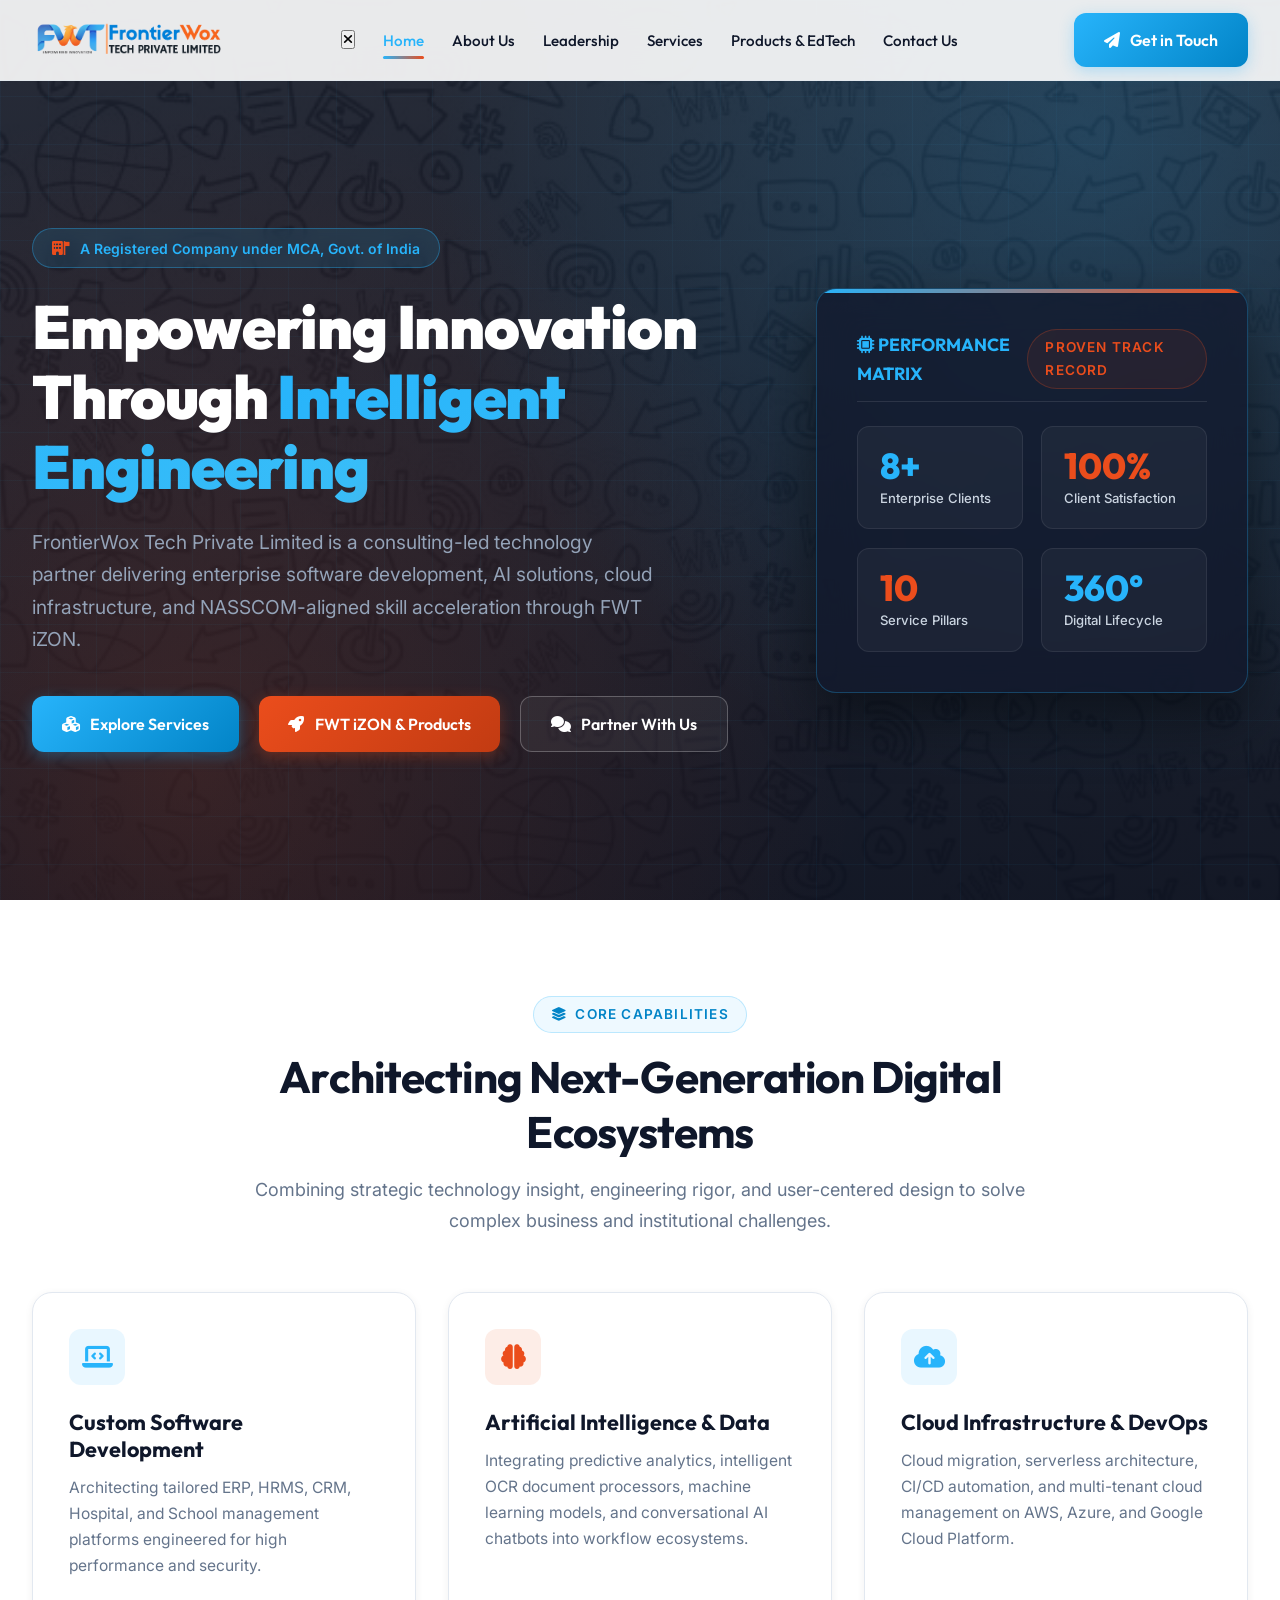
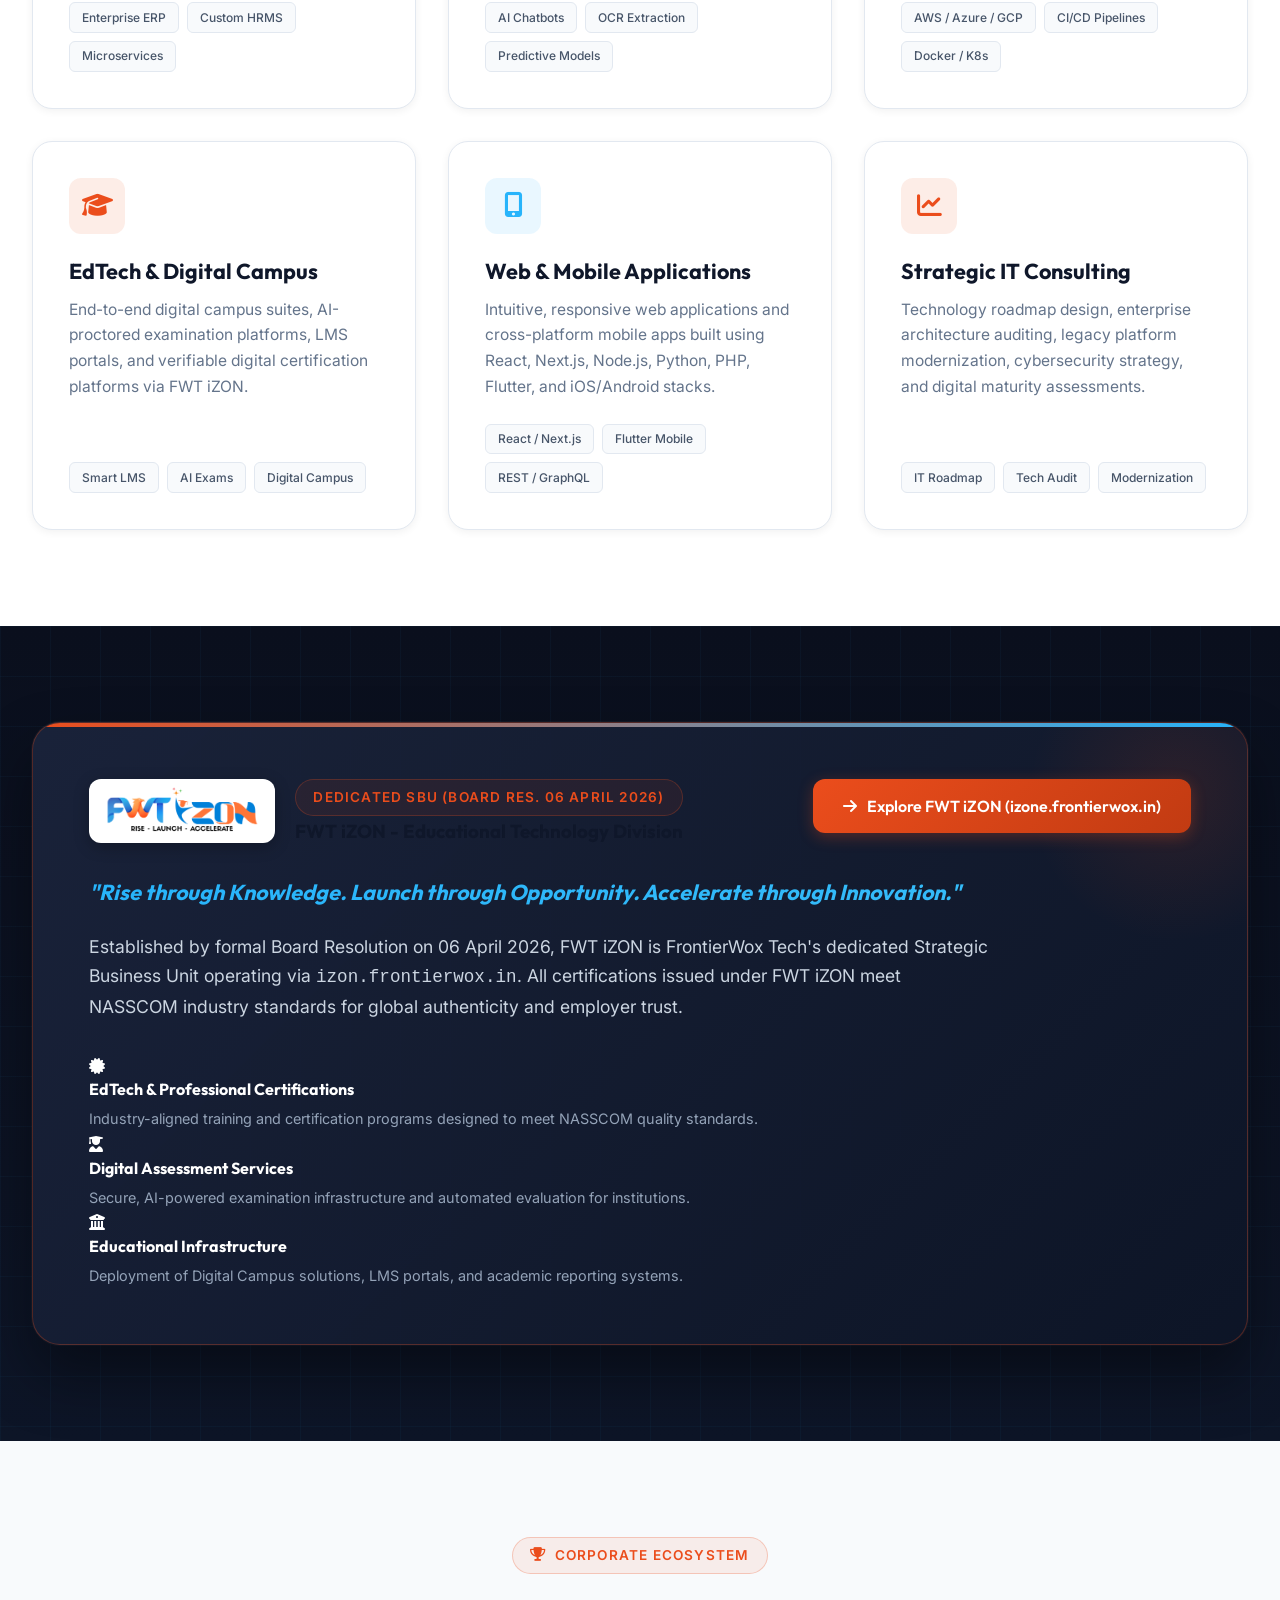
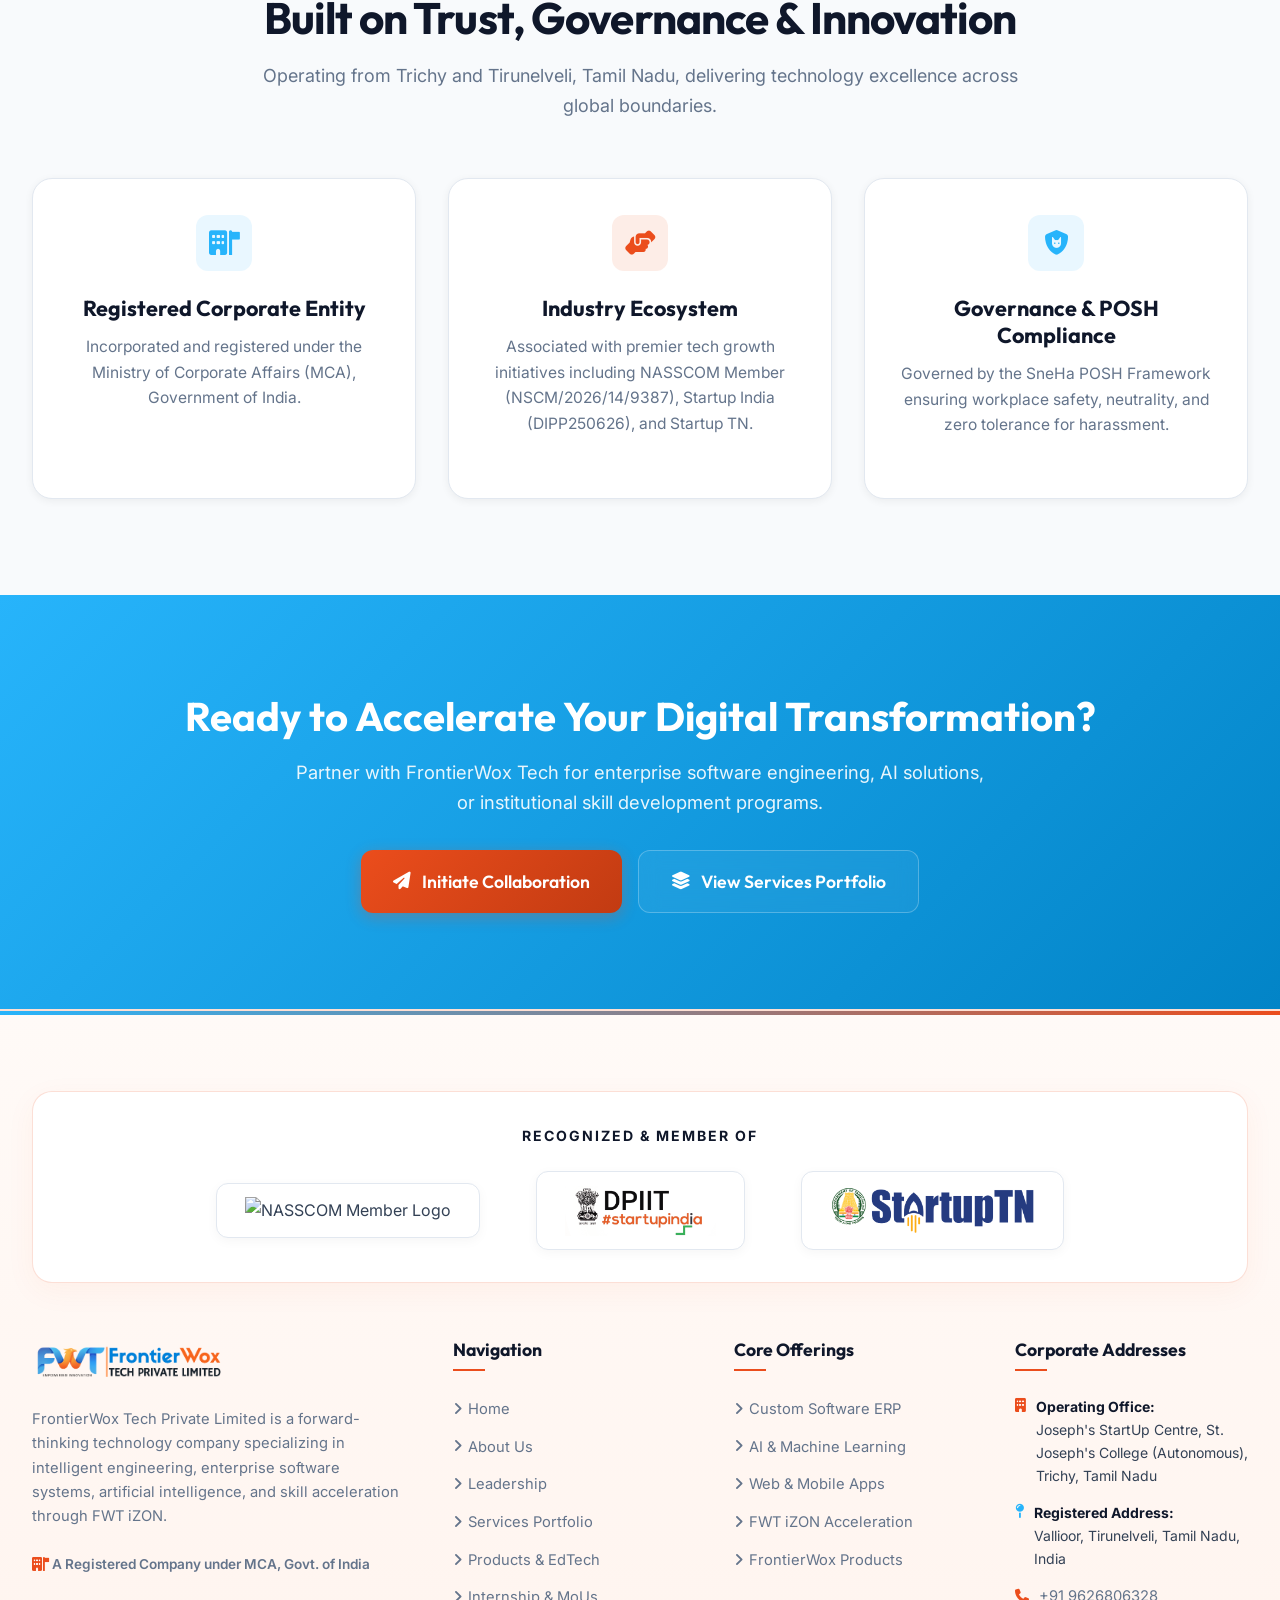
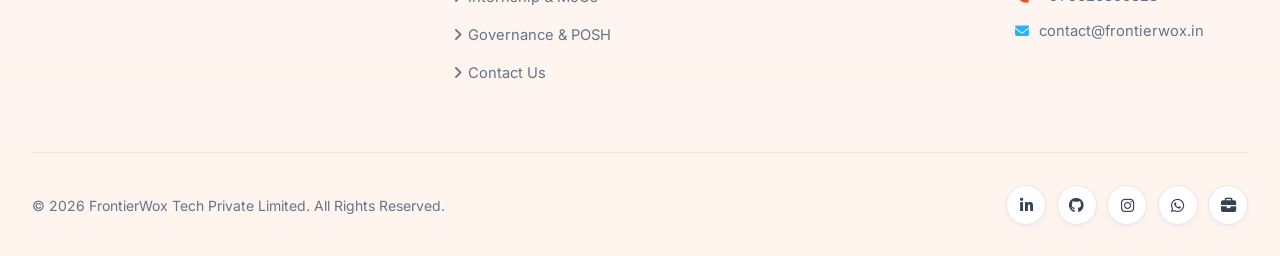
==== index.html @ 59f44fc6 "Add files via upload" ====
<!DOCTYPE html>
<html lang="en">
<head>
  <meta charset="UTF-8">
  <meta name="viewport" content="width=device-width, initial-scale=1.0">
  <title>FrontierWox Tech Private Limited | Intelligent Engineering & Digital Transformation</title>
  <meta name="description" content="FrontierWox Tech Private Limited - Empowering Innovation Through Intelligent Engineering, Custom Software, AI Solutions, Cloud Transformation & FWT iZON Skill Acceleration. A Registered Company under MCA, Govt. of India.">
  <link rel="stylesheet" href="style.css">
  <link rel="stylesheet" href="https://cdnjs.cloudflare.com/ajax/libs/font-awesome/6.4.0/css/all.min.css">
</head>
<body>

  <!-- HEADER NAVBAR -->
  <header class="header">
    <div class="container">
      <nav class="navbar">
        <a href="index.html" class="brand-logo">
          <img src="fwt_logo.png" alt="FrontierWox Tech Private Limited Logo">
        </a>
        <ul class="nav-menu">
          <li><a href="index.html" class="nav-link active">Home</a></li>
          <li><a href="about.html" class="nav-link">About Us</a></li>
          <li><a href="leadership.html" class="nav-link">Leadership</a></li>
          <li><a href="services.html" class="nav-link">Services</a></li>
          <li><a href="products.html" class="nav-link">Products & EdTech</a></li>
          <li><a href="contact.html" class="nav-link">Contact Us</a></li>
        </ul>
        <div class="nav-actions">
          <a href="contact.html" class="btn btn-primary">
            <i class="fas fa-paper-plane"></i> Get in Touch
          </a>
        </div>
        <button class="mobile-toggle" aria-label="Toggle Navigation">
          <i class="fas fa-bars"></i>
        </button>
      </nav>
    </div>
  </header>

  <!-- HERO SECTION -->
  <section class="hero">
    <div class="cyber-grid-overlay"></div>
    <div class="container">
      <div class="hero-grid">
        <div class="hero-content">
          <div class="cin-badge">
            <i class="fas fa-building-flag"></i> A Registered Company under MCA, Govt. of India
          </div>
          <h1 class="hero-title">
            Empowering Innovation Through <span class="gradient-text">Intelligent Engineering</span>
          </h1>
          <p class="hero-description">
            FrontierWox Tech Private Limited is a consulting-led technology partner delivering enterprise software development, AI solutions, cloud infrastructure, and NASSCOM-aligned skill acceleration through FWT iZON.
          </p>
          <div class="hero-buttons">
            <a href="services.html" class="btn btn-primary">
              <i class="fas fa-cubes"></i> Explore Services
            </a>
            <a href="products.html" class="btn btn-orange">
              <i class="fas fa-rocket"></i> FWT iZON & Products
            </a>
            <a href="contact.html" class="btn btn-outline-white">
              <i class="fas fa-comments"></i> Partner With Us
            </a>
          </div>
        </div>

        <div class="hero-visual">
          <div class="hero-glass-card">
            <div style="display: flex; align-items: center; justify-content: space-between; margin-bottom: 1.5rem; border-bottom: 1px solid rgba(255,255,255,0.1); padding-bottom: 0.75rem;">
              <span style="color: var(--sky-blue); font-weight: 700; font-family: 'Outfit'; font-size: 1.1rem;">
                <i class="fas fa-microchip"></i> PERFORMANCE MATRIX
              </span>
              <span class="badge-tag orange" style="margin-bottom:0;">Proven Track Record</span>
            </div>
            <div class="tech-spec-grid">
              <div class="tech-spec-item">
                <div class="tech-spec-num">8+</div>
                <div class="tech-spec-label">Enterprise Clients</div>
              </div>
              <div class="tech-spec-item">
                <div class="tech-spec-num orange">100%</div>
                <div class="tech-spec-label">Client Satisfaction</div>
              </div>
              <div class="tech-spec-item">
                <div class="tech-spec-num orange">10</div>
                <div class="tech-spec-label">Service Pillars</div>
              </div>
              <div class="tech-spec-item">
                <div class="tech-spec-num">360°</div>
                <div class="tech-spec-label">Digital Lifecycle</div>
              </div>
            </div>
          </div>
        </div>
      </div>
    </div>
  </section>

  <!-- CORE CAPABILITIES GRID -->
  <section class="section-padding" style="background: var(--surface-white);">
    <div class="container">
      <div class="section-title-wrap">
        <span class="badge-tag"><i class="fas fa-layer-group"></i> Core Capabilities</span>
        <h2 class="section-title">Architecting Next-Generation Digital Ecosystems</h2>
        <p class="section-subtitle">Combining strategic technology insight, engineering rigor, and user-centered design to solve complex business and institutional challenges.</p>
      </div>

      <div class="services-grid">
        <div class="card">
          <div class="card-icon"><i class="fas fa-laptop-code"></i></div>
          <h3 class="card-title">Custom Software Development</h3>
          <p class="card-desc">Architecting tailored ERP, HRMS, CRM, Hospital, and School management platforms engineered for high performance and security.</p>
          <div class="card-tags">
            <span class="card-tag">Enterprise ERP</span>
            <span class="card-tag">Custom HRMS</span>
            <span class="card-tag">Microservices</span>
          </div>
        </div>

        <div class="card">
          <div class="card-icon orange"><i class="fas fa-brain"></i></div>
          <h3 class="card-title">Artificial Intelligence & Data</h3>
          <p class="card-desc">Integrating predictive analytics, intelligent OCR document processors, machine learning models, and conversational AI chatbots into workflow ecosystems.</p>
          <div class="card-tags">
            <span class="card-tag">AI Chatbots</span>
            <span class="card-tag">OCR Extraction</span>
            <span class="card-tag">Predictive Models</span>
          </div>
        </div>

        <div class="card">
          <div class="card-icon"><i class="fas fa-cloud-upload-alt"></i></div>
          <h3 class="card-title">Cloud Infrastructure & DevOps</h3>
          <p class="card-desc">Cloud migration, serverless architecture, CI/CD automation, and multi-tenant cloud management on AWS, Azure, and Google Cloud Platform.</p>
          <div class="card-tags">
            <span class="card-tag">AWS / Azure / GCP</span>
            <span class="card-tag">CI/CD Pipelines</span>
            <span class="card-tag">Docker / K8s</span>
          </div>
        </div>

        <div class="card">
          <div class="card-icon orange"><i class="fas fa-graduation-cap"></i></div>
          <h3 class="card-title">EdTech & Digital Campus</h3>
          <p class="card-desc">End-to-end digital campus suites, AI-proctored examination platforms, LMS portals, and verifiable digital certification platforms via FWT iZON.</p>
          <div class="card-tags">
            <span class="card-tag">Smart LMS</span>
            <span class="card-tag">AI Exams</span>
            <span class="card-tag">Digital Campus</span>
          </div>
        </div>

        <div class="card">
          <div class="card-icon"><i class="fas fa-mobile-screen-button"></i></div>
          <h3 class="card-title">Web & Mobile Applications</h3>
          <p class="card-desc">Intuitive, responsive web applications and cross-platform mobile apps built using React, Next.js, Node.js, Python, PHP, Flutter, and iOS/Android stacks.</p>
          <div class="card-tags">
            <span class="card-tag">React / Next.js</span>
            <span class="card-tag">Flutter Mobile</span>
            <span class="card-tag">REST / GraphQL</span>
          </div>
        </div>

        <div class="card">
          <div class="card-icon orange"><i class="fas fa-chart-line"></i></div>
          <h3 class="card-title">Strategic IT Consulting</h3>
          <p class="card-desc">Technology roadmap design, enterprise architecture auditing, legacy platform modernization, cybersecurity strategy, and digital maturity assessments.</p>
          <div class="card-tags">
            <span class="card-tag">IT Roadmap</span>
            <span class="card-tag">Tech Audit</span>
            <span class="card-tag">Modernization</span>
          </div>
        </div>
      </div>
    </div>
  </section>

  <!-- FWT iZON SBU SHOWCASE SECTION -->
  <section class="section-padding izon-section">
    <div class="container">
      <div class="izon-card">
        <div class="izon-header">
          <div class="izon-logo-wrap">
            <img src="fwt_izon_logo.png" alt="FWT iZON Strategic Business Unit Logo">
            <div class="izon-title-box">
              <span class="badge-tag orange" style="margin-bottom:0.25rem;">Dedicated SBU (Board Res. 06 April 2026)</span>
              <h3>FWT iZON - Educational Technology Division</h3>
            </div>
          </div>
          <a href="products.html#izon" class="btn btn-orange">
            <i class="fas fa-arrow-right"></i> Explore FWT iZON (izone.frontierwox.in)
          </a>
        </div>

        <div class="izon-motto">
          "Rise through Knowledge. Launch through Opportunity. Accelerate through Innovation."
        </div>

        <p style="color: #cbd5e1; font-size: 1.1rem; max-width: 900px; margin-bottom: 2rem;">
          Established by formal Board Resolution on 06 April 2026, FWT iZON is FrontierWox Tech's dedicated Strategic Business Unit operating via <code>izon.frontierwox.in</code>. All certifications issued under FWT iZON meet NASSCOM industry standards for global authenticity and employer trust.
        </p>

        <div class="izon-features-grid">
          <div class="izon-feature-box">
            <div class="izon-icon"><i class="fas fa-certificate"></i></div>
            <h4 style="color: #ffffff; margin-bottom: 0.5rem;">EdTech & Professional Certifications</h4>
            <p style="color: #94a3b8; font-size: 0.9rem;">Industry-aligned training and certification programs designed to meet NASSCOM quality standards.</p>
          </div>
          <div class="izon-feature-box">
            <div class="izon-icon blue"><i class="fas fa-user-graduate"></i></div>
            <h4 style="color: #ffffff; margin-bottom: 0.5rem;">Digital Assessment Services</h4>
            <p style="color: #94a3b8; font-size: 0.9rem;">Secure, AI-powered examination infrastructure and automated evaluation for institutions.</p>
          </div>
          <div class="izon-feature-box">
            <div class="izon-icon"><i class="fas fa-building-columns"></i></div>
            <h4 style="color: #ffffff; margin-bottom: 0.5rem;">Educational Infrastructure</h4>
            <p style="color: #94a3b8; font-size: 0.9rem;">Deployment of Digital Campus solutions, LMS portals, and academic reporting systems.</p>
          </div>
        </div>
      </div>
    </div>
  </section>

  <!-- QUICK STATS & RECOGNITION HIGHLIGHT -->
  <section class="section-padding" style="background: var(--bg-light);">
    <div class="container">
      <div class="section-title-wrap">
        <span class="badge-tag orange"><i class="fas fa-trophy"></i> Corporate Ecosystem</span>
        <h2 class="section-title">Built on Trust, Governance & Innovation</h2>
        <p class="section-subtitle">Operating from Trichy and Tirunelveli, Tamil Nadu, delivering technology excellence across global boundaries.</p>
      </div>

      <div class="features-grid">
        <div class="card" style="text-align: center; align-items: center;">
          <div class="card-icon"><i class="fas fa-building-flag"></i></div>
          <h3 class="card-title">Registered Corporate Entity</h3>
          <p class="card-desc">Incorporated and registered under the Ministry of Corporate Affairs (MCA), Government of India.</p>
        </div>

        <div class="card" style="text-align: center; align-items: center;">
          <div class="card-icon orange"><i class="fas fa-handshake-angle"></i></div>
          <h3 class="card-title">Industry Ecosystem</h3>
          <p class="card-desc">Associated with premier tech growth initiatives including NASSCOM Member (NSCM/2026/14/9387), Startup India (DIPP250626), and Startup TN.</p>
        </div>

        <div class="card" style="text-align: center; align-items: center;">
          <div class="card-icon"><i class="fas fa-shield-cat"></i></div>
          <h3 class="card-title">Governance & POSH Compliance</h3>
          <p class="card-desc">Governed by the SneHa POSH Framework ensuring workplace safety, neutrality, and zero tolerance for harassment.</p>
        </div>
      </div>
    </div>
  </section>

  <!-- CALL TO ACTION BANNER -->
  <section class="section-padding" style="background: linear-gradient(135deg, var(--sky-blue) 0%, #0284c7 100%); color: #ffffff; text-align: center;">
    <div class="container">
      <h2 style="color: #ffffff; font-size: 2.5rem; margin-bottom: 1rem;">Ready to Accelerate Your Digital Transformation?</h2>
      <p style="font-size: 1.15rem; max-width: 700px; margin: 0 auto 2rem auto; color: rgba(255,255,255,0.9);">
        Partner with FrontierWox Tech for enterprise software engineering, AI solutions, or institutional skill development programs.
      </p>
      <div style="display: flex; justify-content: center; gap: 1rem; flex-wrap: wrap;">
        <a href="contact.html" class="btn btn-orange" style="font-size: 1.1rem; padding: 1rem 2rem;">
          <i class="fas fa-paper-plane"></i> Initiate Collaboration
        </a>
        <a href="services.html" class="btn btn-outline-white" style="font-size: 1.1rem; padding: 1rem 2rem;">
          <i class="fas fa-layer-group"></i> View Services Portfolio
        </a>
      </div>
    </div>
  </section>

  <!-- FOOTER -->
  <footer class="footer">
    <div class="container">
      <div class="footer-recognitions">
        <div class="recognition-title">Recognized & Member Of</div>
        <div class="recognition-logos">
          <div class="recognition-logo-card" title="NASSCOM Member">
            <img src="nasscom_logo.png" alt="NASSCOM Member Logo">
          </div>
          <div class="recognition-logo-card" title="StartUp India">
            <img src="startupLogo.cfb8671d.png" alt="StartUp India Logo">
          </div>
          <div class="recognition-logo-card" title="StartUp TN">
            <img src="startuptn_logo.png" alt="StartUp TN Logo">
          </div>
        </div>
      </div>

      <div class="footer-top">
        <div class="footer-brand">
          <img src="fwt_logo.png" alt="FrontierWox Tech Private Limited">
          <p>FrontierWox Tech Private Limited is a forward-thinking technology company specializing in intelligent engineering, enterprise software systems, artificial intelligence, and skill acceleration through FWT iZON.</p>
          <div style="font-size: 0.85rem; color: #64748b; font-weight: 600;">
            <i class="fas fa-building-flag" style="color: var(--orange);"></i> A Registered Company under MCA, Govt. of India
          </div>
        </div>

        <div class="footer-col">
          <h4>Navigation</h4>
          <ul class="footer-links">
            <li><a href="index.html"><i class="fas fa-angle-right"></i> Home</a></li>
            <li><a href="about.html"><i class="fas fa-angle-right"></i> About Us</a></li>
            <li><a href="leadership.html"><i class="fas fa-angle-right"></i> Leadership</a></li>
            <li><a href="services.html"><i class="fas fa-angle-right"></i> Services Portfolio</a></li>
            <li><a href="products.html"><i class="fas fa-angle-right"></i> Products & EdTech</a></li>
            <li><a href="internship.html"><i class="fas fa-angle-right"></i> Internship & MoUs</a></li>
            <li><a href="governance.html"><i class="fas fa-angle-right"></i> Governance & POSH</a></li>
            <li><a href="contact.html"><i class="fas fa-angle-right"></i> Contact Us</a></li>
          </ul>
        </div>

        <div class="footer-col">
          <h4>Core Offerings</h4>
          <ul class="footer-links">
            <li><a href="services.html"><i class="fas fa-angle-right"></i> Custom Software ERP</a></li>
            <li><a href="services.html"><i class="fas fa-angle-right"></i> AI & Machine Learning</a></li>
            <li><a href="services.html"><i class="fas fa-angle-right"></i> Web & Mobile Apps</a></li>
            <li><a href="products.html"><i class="fas fa-angle-right"></i> FWT iZON Acceleration</a></li>
            <li><a href="products.html"><i class="fas fa-angle-right"></i> FrontierWox Products</a></li>
          </ul>
        </div>

        <div class="footer-col">
          <h4>Corporate Addresses</h4>
          <ul class="footer-links" style="font-size: 0.875rem;">
            <li style="display: flex; gap: 0.6rem; align-items: flex-start; margin-bottom: 0.85rem;">
              <i class="fas fa-building" style="color: var(--orange); margin-top: 3px;"></i>
              <div>
                <strong style="color: var(--text-dark); display: block;">Operating Office:</strong>
                <span>Joseph's StartUp Centre, St. Joseph's College (Autonomous), Trichy, Tamil Nadu</span>
              </div>
            </li>
            <li style="display: flex; gap: 0.6rem; align-items: flex-start; margin-bottom: 0.85rem;">
              <i class="fas fa-map-pin" style="color: var(--sky-blue); margin-top: 3px;"></i>
              <div>
                <strong style="color: var(--text-dark); display: block;">Registered Address:</strong>
                <span>Vallioor, Tirunelveli, Tamil Nadu, India</span>
              </div>
            </li>
            <li style="display: flex; gap: 0.6rem; align-items: center;">
              <i class="fas fa-phone" style="color: var(--orange);"></i>
              <a href="tel:+919626806328">+91 9626806328</a>
            </li>
            <li style="display: flex; gap: 0.6rem; align-items: center;">
              <i class="fas fa-envelope" style="color: var(--sky-blue);"></i>
              <a href="mailto:contact@frontierwox.in">contact@frontierwox.in</a>
            </li>
          </ul>
        </div>
      </div>

      <div class="footer-bottom">
        <div>
          &copy; 2026 FrontierWox Tech Private Limited. All Rights Reserved.
        </div>
        <div class="social-links">
          <a href="https://www.linkedin.com/company/frontierwox-tech/" target="_blank" rel="noopener noreferrer" class="social-link linkedin" title="LinkedIn"><i class="fab fa-linkedin-in"></i></a>
          <a href="https://github.com/frontierwox/" target="_blank" rel="noopener noreferrer" class="social-link github" title="GitHub"><i class="fab fa-github"></i></a>
          <a href="https://www.instagram.com/frontierwox_tech/" target="_blank" rel="noopener noreferrer" class="social-link instagram" title="Instagram"><i class="fab fa-instagram"></i></a>
          <a href="https://wa.me/919626806328" target="_blank" rel="noopener noreferrer" class="social-link whatsapp" title="WhatsApp"><i class="fab fa-whatsapp"></i></a>
          <a href="https://www.ambitionbox.com/overview/frontierwox-tech-overview/" target="_blank" rel="noopener noreferrer" class="social-link ambitionbox" title="AmbitionBox"><i class="fas fa-briefcase"></i></a>
        </div>
      </div>
    </div>
  </footer>

  <script src="script.js"></script>
</body>
</html>
---- style.css ----
/* ==========================================================================
   FrontierWox Tech Private Limited - Official Global Stylesheet v3.0
   Corporate Brand Colors: Electric Sky Blue (#27b4fb) & Vibrant Orange (#eb4d1c)
   Enhanced: Full Mobile-First Responsiveness, Rich Animations, Premium UI/UX
   ========================================================================== */

@import url('https://fonts.googleapis.com/css2?family=Inter:wght@300;400;500;600;700&family=Outfit:wght@400;500;600;700;800;900&display=swap');

/* ============================================================
   CSS CUSTOM PROPERTIES
   ============================================================ */
:root {
  --sky-blue: #27b4fb;
  --sky-blue-rgb: 39, 180, 251;
  --sky-blue-light: #e0f4ff;
  --orange: #eb4d1c;
  --orange-rgb: 235, 77, 28;
  --orange-light: #fff0eb;
  --navy-dark: #0a0f1d;
  --navy-card: #12192c;
  --navy-light: #1a233a;

  --bg-light: #f8fafc;
  --surface-white: #ffffff;

  --text-dark: #0f172a;
  --text-main: #334155;
  --text-muted: #64748b;
  --text-light: #f1f5f9;

  --border-light: #e2e8f0;
  --border-glow: rgba(39, 180, 251, 0.3);
  --border-orange-glow: rgba(235, 77, 28, 0.3);

  --shadow-sm: 0 2px 8px rgba(0,0,0,0.06);
  --shadow-md: 0 10px 30px -10px rgba(10, 15, 29, 0.1);
  --shadow-lg: 0 20px 50px -15px rgba(10, 15, 29, 0.15);
  --shadow-glow: 0 0 30px rgba(39, 180, 251, 0.22);
  --shadow-orange-glow: 0 0 30px rgba(235, 77, 28, 0.22);

  --radius-sm: 6px;
  --radius-md: 12px;
  --radius-lg: 20px;
  --radius-xl: 28px;
  --radius-full: 9999px;

  --transition-fast: 0.2s cubic-bezier(0.4, 0, 0.2, 1);
  --transition-normal: 0.35s cubic-bezier(0.4, 0, 0.2, 1);
  --transition-slow: 0.6s cubic-bezier(0.4, 0, 0.2, 1);
  --transition-bounce: 0.5s cubic-bezier(0.34, 1.56, 0.64, 1);

  --header-height: 80px;
}

/* ============================================================
   RESET & BASE
   ============================================================ */
*, *::before, *::after {
  box-sizing: border-box;
  margin: 0;
  padding: 0;
}

html {
  scroll-behavior: smooth;
  font-size: 16px;
  -webkit-text-size-adjust: 100%;
}

body {
  font-family: 'Inter', system-ui, -apple-system, sans-serif;
  color: var(--text-main);
  background-color: var(--bg-light);
  line-height: 1.65;
  overflow-x: hidden;
  -webkit-font-smoothing: antialiased;
  -moz-osx-font-smoothing: grayscale;
}

h1, h2, h3, h4, h5, h6 {
  font-family: 'Outfit', sans-serif;
  color: var(--text-dark);
  font-weight: 700;
  line-height: 1.25;
}

a {
  text-decoration: none;
  color: inherit;
  transition: all var(--transition-fast);
}

img {
  max-width: 100%;
  height: auto;
  display: block;
}

ul { list-style: none; }

/* ============================================================
   LAYOUT UTILITIES
   ============================================================ */
.container {
  width: 100%;
  max-width: 1280px;
  margin: 0 auto;
  padding: 0 clamp(1rem, 4vw, 2rem);
}

.section-padding {
  padding: clamp(3.5rem, 8vw, 6rem) 0;
}

/* ============================================================
   KEYFRAMES — Animation Library
   ============================================================ */

/* Float gently up and down */
@keyframes float {
  0%, 100% { transform: translateY(0); }
  50%       { transform: translateY(-10px); }
}

/* Pulsing glow ring */
@keyframes pulse-glow {
  0%, 100% { box-shadow: 0 0 15px rgba(39, 180, 251, 0.2); }
  50%       { box-shadow: 0 0 35px rgba(39, 180, 251, 0.5); }
}

/* Pulsing orange glow ring */
@keyframes pulse-orange-glow {
  0%, 100% { box-shadow: 0 0 15px rgba(235, 77, 28, 0.2); }
  50%       { box-shadow: 0 0 35px rgba(235, 77, 28, 0.5); }
}

/* Fade-in from bottom */
@keyframes fadeInUp {
  from { opacity: 0; transform: translateY(30px); }
  to   { opacity: 1; transform: translateY(0); }
}

/* Fade-in from left */
@keyframes fadeInLeft {
  from { opacity: 0; transform: translateX(-30px); }
  to   { opacity: 1; transform: translateX(0); }
}

/* Fade-in from right */
@keyframes fadeInRight {
  from { opacity: 0; transform: translateX(30px); }
  to   { opacity: 1; transform: translateX(0); }
}

/* Simple fade-in */
@keyframes fadeIn {
  from { opacity: 0; }
  to   { opacity: 1; }
}

/* Scale in from small */
@keyframes scaleIn {
  from { opacity: 0; transform: scale(0.85); }
  to   { opacity: 1; transform: scale(1); }
}

/* Gradient shimmer sweep */
@keyframes shimmer {
  0%   { background-position: -200% center; }
  100% { background-position: 200% center; }
}

/* Rotating border conic gradient */
@keyframes rotateBorder {
  to { --angle: 360deg; }
}

/* Tab pane slide */
@keyframes tabSlideIn {
  from { opacity: 0; transform: translateY(10px); }
  to   { opacity: 1; transform: translateY(0); }
}

/* Staggered number count */
@keyframes countUp {
  from { opacity: 0; transform: translateY(10px); }
  to   { opacity: 1; transform: translateY(0); }
}

/* ============================================================
   SCROLL REVEAL SYSTEM
   ============================================================ */
.sr {
  opacity: 0;
  transform: translateY(40px);
  transition: opacity 0.8s cubic-bezier(0.4, 0, 0.2, 1),
              transform 0.8s cubic-bezier(0.4, 0, 0.2, 1);
}

.sr-left  { opacity: 0; transform: translateX(-40px); transition: opacity 0.8s ease, transform 0.8s ease; }
.sr-right { opacity: 0; transform: translateX(40px);  transition: opacity 0.8s ease, transform 0.8s ease; }
.sr-scale { opacity: 0; transform: scale(0.88);        transition: opacity 0.7s ease, transform 0.7s var(--transition-bounce); }

.sr.revealed, .sr-left.revealed, .sr-right.revealed, .sr-scale.revealed {
  opacity: 1;
  transform: none;
}

/* Stagger delays for grid children */
.stagger-children > *:nth-child(1) { transition-delay: 0.05s; }
.stagger-children > *:nth-child(2) { transition-delay: 0.12s; }
.stagger-children > *:nth-child(3) { transition-delay: 0.19s; }
.stagger-children > *:nth-child(4) { transition-delay: 0.26s; }
.stagger-children > *:nth-child(5) { transition-delay: 0.33s; }
.stagger-children > *:nth-child(6) { transition-delay: 0.40s; }
.stagger-children > *:nth-child(7) { transition-delay: 0.47s; }
.stagger-children > *:nth-child(8) { transition-delay: 0.54s; }
.stagger-children > *:nth-child(9) { transition-delay: 0.61s; }
.stagger-children > *:nth-child(10) { transition-delay: 0.68s; }

/* Legacy scroll-reveal support */
.scroll-reveal {
  opacity: 0;
  transform: translateY(30px);
  transition: opacity 0.7s cubic-bezier(0.4,0,0.2,1), transform 0.7s cubic-bezier(0.4,0,0.2,1);
}
.scroll-reveal.revealed {
  opacity: 1;
  transform: translateY(0);
}

/* ============================================================
   SECTION HEADERS
   ============================================================ */
.section-title-wrap {
  text-align: center;
  max-width: 800px;
  margin: 0 auto 3.5rem auto;
}

.badge-tag {
  display: inline-flex;
  align-items: center;
  gap: 0.5rem;
  padding: 0.4rem 1.1rem;
  background: rgba(var(--sky-blue-rgb), 0.08);
  border: 1px solid rgba(var(--sky-blue-rgb), 0.25);
  color: #0284c7;
  font-size: 0.85rem;
  font-weight: 600;
  text-transform: uppercase;
  letter-spacing: 1.2px;
  border-radius: var(--radius-full);
  margin-bottom: 1rem;
  transition: all var(--transition-fast);
}

.badge-tag:hover {
  background: rgba(var(--sky-blue-rgb), 0.15);
  transform: translateY(-2px);
}

.badge-tag.orange {
  background: rgba(var(--orange-rgb), 0.08);
  border-color: rgba(var(--orange-rgb), 0.25);
  color: var(--orange);
}

.badge-tag.orange:hover {
  background: rgba(var(--orange-rgb), 0.15);
}

.section-title {
  font-size: clamp(1.85rem, 4vw, 2.75rem);
  margin-bottom: 1rem;
  letter-spacing: -0.02em;
}

.section-subtitle {
  font-size: clamp(1rem, 2.5vw, 1.125rem);
  color: var(--text-muted);
  line-height: 1.7;
}

.gradient-text {
  background: linear-gradient(135deg, var(--sky-blue) 0%, #38bdf8 50%, var(--orange) 100%);
  background-size: 200% auto;
  -webkit-background-clip: text;
  -webkit-text-fill-color: transparent;
  background-clip: text;
  animation: shimmer 4s linear infinite;
}

/* ============================================================
   BUTTONS
   ============================================================ */
.btn {
  display: inline-flex;
  align-items: center;
  justify-content: center;
  gap: 0.65rem;
  padding: 0.85rem 1.85rem;
  font-family: 'Outfit', sans-serif;
  font-weight: 600;
  font-size: 1rem;
  border-radius: var(--radius-md);
  transition: all var(--transition-fast);
  cursor: pointer;
  border: none;
  position: relative;
  overflow: hidden;
  white-space: nowrap;
}

/* Ripple effect base */
.btn::after {
  content: '';
  position: absolute;
  inset: 0;
  background: rgba(255,255,255,0);
  transition: background var(--transition-fast);
}

.btn:hover::after {
  background: rgba(255,255,255,0.08);
}

.btn-primary {
  background: linear-gradient(135deg, var(--sky-blue), #0284c7);
  color: #ffffff;
  box-shadow: 0 4px 15px rgba(39, 180, 251, 0.3);
}

.btn-primary:hover {
  transform: translateY(-3px);
  box-shadow: 0 10px 28px rgba(39, 180, 251, 0.45);
}

.btn-orange {
  background: linear-gradient(135deg, var(--orange), #c23b12);
  color: #ffffff;
  box-shadow: 0 4px 15px rgba(235, 77, 28, 0.3);
}

.btn-orange:hover {
  transform: translateY(-3px);
  box-shadow: 0 10px 28px rgba(235, 77, 28, 0.45);
}

.btn-outline {
  background: transparent;
  border: 2px solid var(--sky-blue);
  color: var(--sky-blue);
}

.btn-outline:hover {
  background: var(--sky-blue);
  color: #ffffff;
  transform: translateY(-2px);
  box-shadow: 0 8px 20px rgba(39, 180, 251, 0.3);
}

.btn-outline-white {
  background: rgba(255, 255, 255, 0.05);
  border: 1.5px solid rgba(255, 255, 255, 0.25);
  color: #ffffff;
  backdrop-filter: blur(10px);
}

.btn-outline-white:hover {
  background: rgba(255, 255, 255, 0.18);
  border-color: #ffffff;
  transform: translateY(-2px);
}

@media (max-width: 480px) {
  .btn { font-size: 0.92rem; padding: 0.75rem 1.4rem; }
}

/* ============================================================
   HEADER & NAVIGATION
   ============================================================ */
.header {
  position: fixed;
  top: 0;
  left: 0;
  width: 100%;
  z-index: 1000;
  background: rgba(255, 255, 255, 0.9);
  backdrop-filter: blur(20px);
  -webkit-backdrop-filter: blur(20px);
  border-bottom: 1px solid rgba(226, 232, 240, 0.7);
  transition: all var(--transition-normal);
}

.header.scrolled {
  background: rgba(255, 255, 255, 0.97);
  box-shadow: 0 4px 24px rgba(0, 0, 0, 0.08);
  border-bottom-color: rgba(226, 232, 240, 1);
}

.navbar {
  display: flex;
  align-items: center;
  justify-content: space-between;
  height: var(--header-height);
  gap: 1rem;
}

.brand-logo img {
  height: 48px;
  width: auto;
  object-fit: contain;
  transition: transform var(--transition-bounce);
}

.brand-logo:hover img {
  transform: scale(1.05);
}

.nav-menu {
  display: flex;
  align-items: center;
  gap: clamp(1rem, 2.5vw, 1.75rem);
}

.nav-link {
  font-family: 'Outfit', sans-serif;
  font-weight: 500;
  font-size: 0.95rem;
  color: var(--text-dark);
  position: relative;
  padding: 0.5rem 0;
  white-space: nowrap;
}

.nav-link::after {
  content: '';
  position: absolute;
  bottom: -1px;
  left: 0;
  width: 0%;
  height: 2.5px;
  background: linear-gradient(90deg, var(--sky-blue), var(--orange));
  transition: width var(--transition-normal);
  border-radius: var(--radius-full);
}

.nav-link:hover,
.nav-link.active {
  color: var(--sky-blue);
}

.nav-link:hover::after,
.nav-link.active::after {
  width: 100%;
}

.nav-actions {
  display: flex;
  align-items: center;
  gap: 1rem;
  flex-shrink: 0;
}

/* Mobile hamburger */
.mobile-toggle {
  display: none;
  background: none;
  border: 1.5px solid var(--border-light);
  font-size: 1.2rem;
  color: var(--text-dark);
  cursor: pointer;
  padding: 0.5rem 0.65rem;
  border-radius: var(--radius-sm);
  transition: all var(--transition-fast);
  line-height: 1;
}

.mobile-toggle:hover {
  border-color: var(--sky-blue);
  color: var(--sky-blue);
}

/* Mobile Overlay */
.nav-overlay {
  display: none;
  position: fixed;
  inset: 0;
  background: rgba(10, 15, 29, 0.5);
  z-index: 998;
  opacity: 0;
  transition: opacity var(--transition-normal);
  backdrop-filter: blur(3px);
}

.nav-overlay.active {
  opacity: 1;
}

/* ---- RESPONSIVE: hide nav menu on small screens ---- */
@media (max-width: 1040px) {
  .mobile-toggle { display: flex; align-items: center; }
  .nav-overlay { display: block; pointer-events: none; }
  .nav-overlay.active { pointer-events: all; }

  .nav-menu {
    position: fixed;
    top: 0;
    right: -320px;
    width: min(320px, 85vw);
    height: 100vh;
    background: #ffffff;
    flex-direction: column;
    align-items: flex-start;
    padding: 6rem 2rem 2.5rem;
    gap: 0.25rem;
    box-shadow: -8px 0 50px rgba(0,0,0,0.2);
    transition: right var(--transition-normal);
    overflow-y: auto;
    z-index: 999;
  }

  .nav-menu.active { right: 0; }

  .nav-link {
    font-size: 1.05rem;
    width: 100%;
    padding: 0.8rem 1rem;
    border-radius: var(--radius-md);
    transition: background var(--transition-fast), color var(--transition-fast);
  }

  .nav-link:hover,
  .nav-link.active {
    background: rgba(var(--sky-blue-rgb), 0.08);
    color: var(--sky-blue);
  }

  .nav-link::after { display: none; }

  .nav-actions { display: none; }

  /* Mobile close button inside menu */
  .nav-menu-close {
    position: absolute;
    top: 1.25rem;
    right: 1.25rem;
    background: none;
    border: 1.5px solid var(--border-light);
    border-radius: var(--radius-sm);
    width: 38px;
    height: 38px;
    display: flex;
    align-items: center;
    justify-content: center;
    font-size: 1.1rem;
    cursor: pointer;
    color: var(--text-main);
    transition: all var(--transition-fast);
  }
  .nav-menu-close:hover {
    border-color: var(--orange);
    color: var(--orange);
  }
}

/* ============================================================
   HERO SECTION
   ============================================================ */
.hero {
  position: relative;
  min-height: 100vh;
  padding-top: clamp(130px, 20vw, 180px);
  padding-bottom: clamp(60px, 10vw, 100px);
  background-color: var(--navy-dark);
  background-image:
    radial-gradient(circle at 85% 15%, rgba(39, 180, 251, 0.2) 0%, transparent 50%),
    radial-gradient(circle at 15% 85%, rgba(235, 77, 28, 0.16) 0%, transparent 50%),
    linear-gradient(180deg, rgba(10, 15, 29, 0.88) 0%, rgba(10, 15, 29, 0.96) 100%),
    url('bg.jpg');
  background-size: cover;
  background-position: center;
  background-attachment: fixed;
  color: #ffffff;
  display: flex;
  align-items: center;
}

/* Grid overlay */
.cyber-grid-overlay {
  position: absolute;
  inset: 0;
  background-image:
    linear-gradient(rgba(39, 180, 251, 0.04) 1px, transparent 1px),
    linear-gradient(90deg, rgba(39, 180, 251, 0.04) 1px, transparent 1px);
  background-size: 48px 48px;
  pointer-events: none;
  animation: fadeIn 1.5s ease;
}

/* Animated orbs */
.hero-orb {
  position: absolute;
  border-radius: 50%;
  filter: blur(80px);
  pointer-events: none;
  animation: float 8s ease-in-out infinite;
}

.hero-orb-1 {
  width: 400px;
  height: 400px;
  background: radial-gradient(circle, rgba(39,180,251,0.15) 0%, transparent 70%);
  top: 10%;
  right: 5%;
  animation-delay: 0s;
}

.hero-orb-2 {
  width: 300px;
  height: 300px;
  background: radial-gradient(circle, rgba(235,77,28,0.12) 0%, transparent 70%);
  bottom: 15%;
  left: 5%;
  animation-delay: -4s;
}

.hero-grid {
  display: grid;
  grid-template-columns: 1.25fr 0.75fr;
  gap: clamp(2rem, 5vw, 4rem);
  align-items: center;
  position: relative;
  z-index: 2;
}

@media (max-width: 991px) {
  .hero-grid {
    grid-template-columns: 1fr;
    text-align: center;
  }
  .hero-orb-1 { width: 200px; height: 200px; }
  .hero-orb-2 { width: 150px; height: 150px; }
}

.cin-badge {
  display: inline-flex;
  align-items: center;
  gap: 0.6rem;
  padding: 0.45rem 1.2rem;
  background: rgba(39, 180, 251, 0.12);
  border: 1px solid rgba(39, 180, 251, 0.35);
  color: var(--sky-blue);
  font-size: 0.875rem;
  font-weight: 600;
  border-radius: var(--radius-full);
  margin-bottom: 1.5rem;
  backdrop-filter: blur(8px);
  animation: pulse-glow 3s infinite;
}

.cin-badge i { color: var(--orange); }

.hero-title {
  font-size: clamp(2.2rem, 5.5vw, 3.8rem);
  font-weight: 900;
  line-height: 1.15;
  margin-bottom: 1.5rem;
  color: #ffffff;
  letter-spacing: -0.02em;
  animation: fadeInUp 0.8s ease both;
}

.hero-description {
  font-size: clamp(1rem, 2.5vw, 1.2rem);
  color: #94a3b8;
  margin-bottom: 2.5rem;
  max-width: 620px;
  line-height: 1.7;
  animation: fadeInUp 0.8s 0.15s ease both;
}

@media (max-width: 991px) {
  .hero-description { margin-left: auto; margin-right: auto; }
}

.hero-buttons {
  display: flex;
  gap: 1.25rem;
  flex-wrap: wrap;
  animation: fadeInUp 0.8s 0.3s ease both;
}

@media (max-width: 991px) {
  .hero-buttons { justify-content: center; }
}

@media (max-width: 480px) {
  .hero-buttons {
    flex-direction: column;
    align-items: stretch;
  }
  .hero-buttons .btn { text-align: center; width: 100%; }
}

/* Hero Glass Card */
.hero-glass-card {
  background: rgba(18, 25, 44, 0.75);
  border: 1px solid rgba(39, 180, 251, 0.28);
  border-radius: var(--radius-lg);
  padding: clamp(1.5rem, 4vw, 2.5rem);
  backdrop-filter: blur(20px);
  box-shadow: 0 25px 60px rgba(0, 0, 0, 0.45);
  position: relative;
  overflow: hidden;
  animation: scaleIn 0.9s 0.2s ease both;
}

.hero-glass-card::before {
  content: '';
  position: absolute;
  top: 0; left: 0; right: 0;
  height: 4px;
  background: linear-gradient(90deg, var(--sky-blue), var(--orange));
}

.tech-spec-grid {
  display: grid;
  grid-template-columns: repeat(2, 1fr);
  gap: 1.15rem;
}

.tech-spec-item {
  background: rgba(255, 255, 255, 0.04);
  border: 1px solid rgba(255, 255, 255, 0.08);
  padding: 1.35rem;
  border-radius: var(--radius-md);
  transition: all var(--transition-normal);
  cursor: default;
}

.tech-spec-item:hover {
  transform: translateY(-5px) scale(1.02);
  border-color: rgba(39, 180, 251, 0.5);
  background: rgba(39, 180, 251, 0.09);
  box-shadow: 0 10px 30px rgba(39, 180, 251, 0.15);
}

.tech-spec-num {
  font-family: 'Outfit', sans-serif;
  font-size: clamp(1.75rem, 4vw, 2.25rem);
  font-weight: 800;
  color: var(--sky-blue);
  line-height: 1;
  margin-bottom: 0.35rem;
}

.tech-spec-num.orange { color: var(--orange); }

.tech-spec-label {
  font-size: 0.82rem;
  color: #cbd5e1;
  font-weight: 500;
  line-height: 1.3;
}

/* ============================================================
   PAGE BANNER (Inner Pages)
   ============================================================ */
.page-banner {
  background: var(--navy-dark);
  background-image:
    radial-gradient(circle at 90% 10%, rgba(39, 180, 251, 0.2) 0%, transparent 50%),
    radial-gradient(circle at 10% 90%, rgba(235, 77, 28, 0.12) 0%, transparent 45%),
    linear-gradient(180deg, rgba(10, 15, 29, 0.92) 0%, rgba(10, 15, 29, 0.98) 100%),
    url('bg.jpg');
  background-size: cover;
  background-position: center;
  padding-top: clamp(120px, 18vw, 160px);
  padding-bottom: clamp(50px, 8vw, 80px);
  color: #ffffff;
  text-align: center;
  position: relative;
  overflow: hidden;
}

.page-banner::after {
  content: '';
  position: absolute;
  inset: 0;
  background-image:
    linear-gradient(rgba(39, 180, 251, 0.035) 1px, transparent 1px),
    linear-gradient(90deg, rgba(39, 180, 251, 0.035) 1px, transparent 1px);
  background-size: 40px 40px;
  pointer-events: none;
}

.page-banner-title {
  font-size: clamp(1.9rem, 5vw, 3.2rem);
  color: #ffffff;
  margin-bottom: 1rem;
  animation: fadeInUp 0.7s ease both;
}

.breadcrumbs {
  display: inline-flex;
  align-items: center;
  gap: 0.5rem;
  font-size: 0.95rem;
  color: #94a3b8;
  animation: fadeInUp 0.7s 0.1s ease both;
}

.breadcrumbs a { color: var(--sky-blue); }
.breadcrumbs a:hover { text-decoration: underline; color: #38bdf8; }

/* ============================================================
   FWT iZON SECTION
   ============================================================ */
.izon-section {
  background: linear-gradient(180deg, #0a0f1d 0%, #0d1527 100%);
  color: #ffffff;
  position: relative;
  overflow: hidden;
}

.izon-section::before {
  content: '';
  position: absolute;
  inset: 0;
  background-image:
    linear-gradient(rgba(39, 180, 251, 0.04) 1px, transparent 1px),
    linear-gradient(90deg, rgba(39, 180, 251, 0.04) 1px, transparent 1px);
  background-size: 50px 50px;
  pointer-events: none;
}

.izon-card {
  background: linear-gradient(135deg, rgba(26, 35, 58, 0.97) 0%, rgba(13, 21, 39, 0.99) 100%);
  border: 1px solid rgba(235, 77, 28, 0.3);
  border-radius: var(--radius-xl);
  padding: clamp(2rem, 5vw, 3.5rem);
  position: relative;
  box-shadow: 0 30px 60px rgba(0,0,0,0.4), 0 0 0 1px rgba(255,255,255,0.04);
  overflow: hidden;
}

.izon-card::before {
  content: '';
  position: absolute;
  top: -80px; right: -80px;
  width: 300px; height: 300px;
  background: radial-gradient(circle, rgba(235,77,28,0.12) 0%, transparent 70%);
  pointer-events: none;
}

.izon-card::after {
  content: '';
  position: absolute;
  top: 0; left: 0; right: 0;
  height: 4px;
  background: linear-gradient(90deg, var(--orange), var(--sky-blue));
}

.izon-header {
  display: flex;
  align-items: flex-start;
  justify-content: space-between;
  gap: 2rem;
  margin-bottom: 2rem;
  flex-wrap: wrap;
}

.izon-logo-wrap {
  display: flex;
  align-items: center;
  gap: 1.25rem;
  flex-wrap: wrap;
}

.izon-logo-wrap img {
  height: 64px;
  width: auto;
  object-fit: contain;
  background: #ffffff;
  padding: 0.5rem 1rem;
  border-radius: var(--radius-md);
  box-shadow: 0 4px 15px rgba(0,0,0,0.25);
  flex-shrink: 0;
}

.izon-motto {
  font-family: 'Outfit', sans-serif;
  font-size: clamp(1rem, 2.5vw, 1.35rem);
  font-weight: 700;
  background: linear-gradient(90deg, var(--sky-blue), #38bdf8, var(--orange));
  background-size: 200% auto;
  -webkit-background-clip: text;
  -webkit-text-fill-color: transparent;
  background-clip: text;
  animation: shimmer 4s linear infinite;
  margin-bottom: 1.5rem;
  line-height: 1.5;
  font-style: italic;
}

/* ============================================================
   CARDS & GRIDS
   ============================================================ */
.services-grid,
.features-grid,
.products-grid {
  display: grid;
  grid-template-columns: repeat(auto-fit, minmax(min(100%, 300px), 1fr));
  gap: clamp(1.25rem, 3vw, 2rem);
}

.card {
  background: var(--surface-white);
  border: 1px solid var(--border-light);
  border-radius: var(--radius-lg);
  padding: clamp(1.5rem, 3vw, 2.25rem);
  box-shadow: var(--shadow-sm);
  transition: all var(--transition-normal);
  position: relative;
  overflow: hidden;
  display: flex;
  flex-direction: column;
}

/* Top gradient bar on hover */
.card::before {
  content: '';
  position: absolute;
  top: 0; left: 0;
  width: 100%; height: 4px;
  background: linear-gradient(90deg, var(--sky-blue), var(--orange));
  opacity: 0;
  transition: opacity var(--transition-fast);
}

/* Sheen sweep on hover */
.card::after {
  content: '';
  position: absolute;
  top: 0; left: -100%;
  width: 60%; height: 100%;
  background: linear-gradient(90deg, transparent, rgba(255,255,255,0.08), transparent);
  transition: left 0.6s ease;
  pointer-events: none;
}

.card:hover {
  transform: translateY(-8px);
  box-shadow: var(--shadow-lg);
  border-color: rgba(var(--sky-blue-rgb), 0.3);
}

.card:hover::before { opacity: 1; }
.card:hover::after  { left: 150%; }

.card-icon {
  width: 56px;
  height: 56px;
  border-radius: var(--radius-md);
  background: rgba(var(--sky-blue-rgb), 0.1);
  color: var(--sky-blue);
  display: flex;
  align-items: center;
  justify-content: center;
  font-size: 1.55rem;
  margin-bottom: 1.5rem;
  transition: transform var(--transition-bounce), background var(--transition-fast);
  flex-shrink: 0;
}

.card:hover .card-icon {
  transform: scale(1.12) rotate(-5deg);
  background: rgba(var(--sky-blue-rgb), 0.18);
}

.card-icon.orange {
  background: rgba(var(--orange-rgb), 0.1);
  color: var(--orange);
}

.card:hover .card-icon.orange {
  background: rgba(var(--orange-rgb), 0.18);
}

.card-title {
  font-size: clamp(1.1rem, 2.5vw, 1.35rem);
  margin-bottom: 0.75rem;
}

.card-desc {
  color: var(--text-muted);
  font-size: 0.975rem;
  margin-bottom: 1.5rem;
  flex-grow: 1;
  line-height: 1.65;
}

.card-tags {
  display: flex;
  flex-wrap: wrap;
  gap: 0.5rem;
  margin-top: auto;
}

.card-tag {
  font-size: 0.75rem;
  padding: 0.28rem 0.75rem;
  background: var(--bg-light);
  color: #475569;
  border-radius: var(--radius-sm);
  font-weight: 500;
  border: 1px solid var(--border-light);
  transition: all var(--transition-fast);
}

.card-tag:hover {
  background: var(--sky-blue-light);
  color: #0284c7;
  border-color: rgba(var(--sky-blue-rgb), 0.3);
}

/* ============================================================
   TIMELINE / CONTINUUM STEP COMPONENT
   ============================================================ */
.timeline-continuum {
  display: grid;
  grid-template-columns: repeat(auto-fit, minmax(110px, 1fr));
  gap: 1rem;
  margin: 2.5rem 0;
}

.continuum-step {
  background: #ffffff;
  border: 1.5px solid var(--border-light);
  border-radius: var(--radius-md);
  padding: 1.25rem 0.75rem;
  text-align: center;
  position: relative;
  transition: all var(--transition-bounce);
  box-shadow: var(--shadow-sm);
}

.continuum-step:hover {
  transform: translateY(-6px) scale(1.04);
  border-color: var(--sky-blue);
  box-shadow: 0 12px 35px rgba(39, 180, 251, 0.18);
}

.continuum-step-num {
  width: 32px; height: 32px;
  background: var(--sky-blue);
  color: #ffffff;
  font-weight: 700;
  border-radius: 50%;
  display: flex;
  align-items: center;
  justify-content: center;
  margin: 0 auto 0.75rem auto;
  font-size: 0.875rem;
  transition: transform var(--transition-bounce);
}

.continuum-step:hover .continuum-step-num {
  transform: scale(1.15);
}

.continuum-step.orange .continuum-step-num { background: var(--orange); }

.continuum-step-title {
  font-family: 'Outfit', sans-serif;
  font-weight: 700;
  font-size: 0.88rem;
  color: var(--text-dark);
}

/* ============================================================
   INTERACTIVE TABS
   ============================================================ */
.tab-controllers {
  display: flex;
  gap: 0.75rem;
  justify-content: center;
  flex-wrap: wrap;
  margin-bottom: 2.5rem;
}

.tab-btn {
  padding: 0.65rem 1.5rem;
  border-radius: var(--radius-full);
  background: #ffffff;
  border: 1.5px solid var(--border-light);
  color: var(--text-main);
  font-family: 'Outfit', sans-serif;
  font-weight: 600;
  font-size: 0.92rem;
  cursor: pointer;
  transition: all var(--transition-fast);
}

.tab-btn:hover,
.tab-btn.active {
  background: var(--sky-blue);
  color: #ffffff;
  border-color: var(--sky-blue);
  box-shadow: 0 6px 18px rgba(39, 180, 251, 0.3);
  transform: translateY(-2px);
}

.tab-pane { display: none; }

.tab-pane.active {
  display: block;
  animation: tabSlideIn 0.4s ease both;
}

/* ============================================================
   CONTACT PAGE
   ============================================================ */
.contact-grid {
  display: grid;
  grid-template-columns: 1fr 1.25fr;
  gap: 3rem;
}

@media (max-width: 991px) {
  .contact-grid { grid-template-columns: 1fr; }
}

.contact-info-card {
  background: var(--navy-dark);
  color: #ffffff;
  padding: clamp(2rem, 4vw, 3rem);
  border-radius: var(--radius-lg);
  box-shadow: var(--shadow-lg);
  position: relative;
  overflow: hidden;
}

.contact-info-card::before {
  content: '';
  position: absolute;
  top: 0; left: 0; right: 0;
  height: 4px;
  background: linear-gradient(90deg, var(--sky-blue), var(--orange));
}

.contact-info-card::after {
  content: '';
  position: absolute;
  bottom: -60px; right: -60px;
  width: 200px; height: 200px;
  background: radial-gradient(circle, rgba(39,180,251,0.1) 0%, transparent 70%);
  pointer-events: none;
}

.contact-info-card h3 {
  color: #ffffff;
  font-size: clamp(1.4rem, 3vw, 1.75rem);
  margin-bottom: 1.5rem;
}

.contact-item {
  display: flex;
  gap: 1.1rem;
  margin-bottom: 1.5rem;
  align-items: flex-start;
  transition: transform var(--transition-fast);
}

.contact-item:hover { transform: translateX(4px); }

.contact-icon {
  width: 46px; height: 46px;
  border-radius: var(--radius-md);
  background: rgba(39, 180, 251, 0.15);
  color: var(--sky-blue);
  display: flex;
  align-items: center;
  justify-content: center;
  font-size: 1.2rem;
  flex-shrink: 0;
  transition: all var(--transition-fast);
}

.contact-item:hover .contact-icon {
  transform: scale(1.1);
}

.contact-text h5 {
  color: #94a3b8;
  font-size: 0.8rem;
  text-transform: uppercase;
  letter-spacing: 0.7px;
  margin-bottom: 0.25rem;
}

.contact-text p,
.contact-text a {
  color: #ffffff;
  font-size: 1rem;
  font-weight: 500;
  line-height: 1.5;
}

/* Form */
.form-group { margin-bottom: 1.5rem; }

.form-label {
  display: block;
  font-size: 0.9rem;
  font-weight: 600;
  margin-bottom: 0.5rem;
  color: var(--text-dark);
}

.form-control {
  width: 100%;
  padding: 0.85rem 1.1rem;
  font-size: 0.975rem;
  border: 1.5px solid var(--border-light);
  border-radius: var(--radius-md);
  background: #ffffff;
  transition: all var(--transition-fast);
  font-family: inherit;
  color: var(--text-dark);
}

.form-control:focus {
  outline: none;
  border-color: var(--sky-blue);
  box-shadow: 0 0 0 4px rgba(39, 180, 251, 0.12);
  background: #fafeff;
}

.form-control:hover:not(:focus) {
  border-color: #b0d8f0;
}

textarea.form-control {
  resize: vertical;
  min-height: 135px;
}

select.form-control {
  -webkit-appearance: none;
  appearance: none;
  background-image: url("data:image/svg+xml,%3Csvg xmlns='http://www.w3.org/2000/svg' width='12' height='12' viewBox='0 0 24 24'%3E%3Cpath fill='%2364748b' d='M7 10l5 5 5-5z'/%3E%3C/svg%3E");
  background-repeat: no-repeat;
  background-position: right 1rem center;
  padding-right: 2.5rem;
}

/* ============================================================
   GOOGLE MAP
   ============================================================ */
.map-section {
  background: var(--bg-light);
  padding: clamp(3rem, 6vw, 5rem) 0;
}

.map-wrapper {
  border-radius: 20px;
  overflow: hidden;
  box-shadow: 0 8px 50px rgba(39, 180, 251, 0.14), 0 2px 12px rgba(0,0,0,0.07);
  border: 2px solid rgba(39, 180, 251, 0.18);
  position: relative;
  transition: box-shadow var(--transition-normal);
}

.map-wrapper:hover {
  box-shadow: 0 12px 60px rgba(39, 180, 251, 0.22), 0 4px 18px rgba(0,0,0,0.1);
}

.map-wrapper iframe {
  display: block;
  width: 100%;
  height: 480px;
  border: 0;
}

.map-header {
  display: flex;
  align-items: center;
  justify-content: space-between;
  flex-wrap: wrap;
  gap: 1rem;
  margin-bottom: 1.75rem;
}

.map-header-text h3 {
  font-size: clamp(1.35rem, 3vw, 1.7rem);
  font-weight: 700;
  color: var(--text-dark);
  margin-bottom: 0.25rem;
}

.map-header-text p { color: var(--text-muted); font-size: 0.95rem; }

.map-action-btns {
  display: flex;
  gap: 0.75rem;
  flex-wrap: wrap;
}

.map-address-strip {
  display: flex;
  align-items: flex-start;
  gap: 2rem;
  flex-wrap: wrap;
  background: var(--surface-white);
  border-radius: 0 0 18px 18px;
  padding: 1.25rem 1.75rem;
  border-top: 1.5px solid rgba(39, 180, 251, 0.12);
}

.map-address-item {
  display: flex;
  align-items: flex-start;
  gap: 0.65rem;
  font-size: 0.9rem;
  flex: 1;
  min-width: 180px;
}

.map-address-item i {
  font-size: 1.1rem;
  width: 1.3rem;
  flex-shrink: 0;
  margin-top: 2px;
}

.map-address-item span { color: var(--text-muted); line-height: 1.4; }

.map-address-item strong {
  color: var(--text-dark);
  display: block;
  font-size: 0.78rem;
  text-transform: uppercase;
  letter-spacing: 0.5px;
  margin-bottom: 0.15rem;
}

@media (max-width: 768px) {
  .map-wrapper iframe { height: 280px; }
  .map-header { flex-direction: column; align-items: flex-start; }
  .map-action-btns { width: 100%; }
  .map-action-btns .btn { flex: 1; justify-content: center; }
  .map-address-strip { gap: 1rem; padding: 1rem; }
  .map-address-item { min-width: 140px; }
}

/* ============================================================
   LEADERSHIP PAGE
   ============================================================ */
.leader-card {
  background: var(--surface-white);
  border: 1px solid var(--border-light);
  border-radius: var(--radius-xl);
  overflow: hidden;
  box-shadow: var(--shadow-md);
  transition: all var(--transition-normal);
  display: flex;
  flex-direction: column;
}

.leader-card:hover {
  transform: translateY(-10px);
  box-shadow: 0 30px 60px rgba(0,0,0,0.12);
  border-color: rgba(var(--sky-blue-rgb), 0.25);
}

.leader-photo-wrap {
  position: relative;
  overflow: hidden;
  background: linear-gradient(135deg, #f0f8ff, #fff5f0);
  height: 320px;
  display: flex;
  align-items: center;
  justify-content: center;
}

.leader-photo-wrap img {
  width: 100%;
  height: 100%;
  object-fit: cover;
  object-position: center top;
  transition: transform var(--transition-slow);
}

.leader-card:hover .leader-photo-wrap img {
  transform: scale(1.05);
}

.leader-info {
  padding: 2rem 2rem 2.5rem;
  position: relative;
}

.leader-info::before {
  content: '';
  position: absolute;
  top: 0; left: 2rem; right: 2rem;
  height: 3px;
  background: linear-gradient(90deg, var(--sky-blue), var(--orange));
  border-radius: var(--radius-full);
}

/* ============================================================
   FOOTER — Light Orange Tech Theme
   ============================================================ */
.footer {
  background: linear-gradient(180deg, #fffaf7 0%, #fff3ed 100%);
  color: var(--text-main);
  padding-top: clamp(3rem, 7vw, 5rem);
  padding-bottom: 2rem;
  border-top: 2px solid rgba(235, 77, 28, 0.12);
  position: relative;
}

.footer::before {
  content: '';
  position: absolute;
  top: 0; left: 0; right: 0;
  height: 4px;
  background: linear-gradient(90deg, var(--sky-blue), var(--orange));
}

.footer-top {
  display: grid;
  grid-template-columns: 1.6fr repeat(3, 1fr);
  gap: clamp(1.5rem, 4vw, 3rem);
  margin-bottom: 3.5rem;
}

@media (max-width: 1024px) {
  .footer-top {
    grid-template-columns: repeat(2, 1fr);
  }
}

@media (max-width: 576px) {
  .footer-top { grid-template-columns: 1fr; }
}

.footer-brand img {
  height: 48px;
  width: auto;
  margin-bottom: 1.25rem;
}

.footer-brand p {
  font-size: 0.92rem;
  line-height: 1.65;
  margin-bottom: 1.5rem;
  color: var(--text-muted);
}

.footer-col h4 {
  color: var(--text-dark);
  font-size: 1.1rem;
  margin-bottom: 1.5rem;
  position: relative;
  padding-bottom: 0.6rem;
}

.footer-col h4::after {
  content: '';
  position: absolute;
  bottom: 0; left: 0;
  width: 32px; height: 2px;
  background: var(--orange);
  transition: width var(--transition-normal);
}

.footer-col:hover h4::after { width: 56px; }

.footer-links li { margin-bottom: 0.7rem; }

.footer-links a {
  color: #64748b;
  font-size: 0.92rem;
  transition: all var(--transition-fast);
  display: inline-flex;
  align-items: center;
  gap: 0.4rem;
}

.footer-links a:hover {
  color: var(--orange);
  transform: translateX(4px);
}

/* Recognition Section */
.footer-recognitions {
  background: #ffffff;
  border: 1px solid rgba(235, 77, 28, 0.18);
  box-shadow: 0 8px 30px rgba(235, 77, 28, 0.05);
  border-radius: var(--radius-lg);
  padding: 2rem 2.5rem;
  margin-bottom: 3.5rem;
  text-align: center;
  transition: box-shadow var(--transition-normal);
}

.footer-recognitions:hover {
  box-shadow: 0 12px 40px rgba(235, 77, 28, 0.1);
}

.recognition-title {
  color: var(--text-dark);
  font-size: 0.88rem;
  text-transform: uppercase;
  letter-spacing: 2px;
  margin-bottom: 1.5rem;
  font-weight: 700;
}

.recognition-logos {
  display: flex;
  align-items: center;
  justify-content: center;
  gap: clamp(1.5rem, 5vw, 3.5rem);
  flex-wrap: wrap;
}

.recognition-logo-card {
  background: #fff;
  padding: 0.85rem 1.75rem;
  border: 1px solid var(--border-light);
  border-radius: var(--radius-md);
  box-shadow: 0 3px 12px rgba(0,0,0,0.04);
  display: flex;
  align-items: center;
  justify-content: center;
  transition: all var(--transition-bounce);
}

.recognition-logo-card:hover {
  transform: translateY(-5px) scale(1.04);
  box-shadow: 0 10px 30px rgba(235, 77, 28, 0.14);
  border-color: rgba(235, 77, 28, 0.28);
}

.recognition-logo-card img {
  max-height: 50px;
  width: auto;
  object-fit: contain;
}

.footer-bottom {
  border-top: 1px solid rgba(235, 77, 28, 0.12);
  padding-top: 2rem;
  display: flex;
  align-items: center;
  justify-content: space-between;
  font-size: 0.875rem;
  color: var(--text-muted);
  flex-wrap: wrap;
  gap: 1rem;
}

/* Social Links */
.social-links {
  display: flex;
  gap: 0.65rem;
  align-items: center;
  flex-wrap: wrap;
}

.social-link {
  width: 40px; height: 40px;
  border-radius: var(--radius-full);
  background: #ffffff;
  border: 1px solid var(--border-light);
  color: var(--text-main);
  display: flex;
  align-items: center;
  justify-content: center;
  font-size: 0.95rem;
  transition: all var(--transition-bounce);
  box-shadow: 0 2px 6px rgba(0,0,0,0.04);
}

.social-link:hover {
  transform: translateY(-4px) scale(1.1);
}

.social-link.linkedin:hover  { background: #0a66c2; border-color: #0a66c2; color: #fff; box-shadow: 0 8px 20px rgba(10,102,194,0.35); }
.social-link.github:hover    { background: #24292e; border-color: #24292e; color: #fff; box-shadow: 0 8px 20px rgba(36,41,46,0.35); }
.social-link.instagram:hover { background: linear-gradient(45deg, #f09433, #e6683c, #dc2743, #cc2366, #bc1888); border-color: #dc2743; color: #fff; box-shadow: 0 8px 20px rgba(220,39,67,0.35); }
.social-link.whatsapp:hover  { background: #25d366; border-color: #25d366; color: #fff; box-shadow: 0 8px 20px rgba(37,211,102,0.35); }
.social-link.ambitionbox:hover { background: var(--orange); border-color: var(--orange); color: #fff; box-shadow: 0 8px 20px rgba(235,77,28,0.35); }

/* ============================================================
   BACK TO TOP BUTTON
   ============================================================ */
.back-to-top {
  position: fixed;
  bottom: 2rem;
  right: 2rem;
  width: 48px;
  height: 48px;
  background: linear-gradient(135deg, var(--sky-blue), #0284c7);
  color: #ffffff;
  border: none;
  border-radius: var(--radius-full);
  display: flex;
  align-items: center;
  justify-content: center;
  font-size: 1.1rem;
  cursor: pointer;
  box-shadow: 0 6px 20px rgba(39, 180, 251, 0.4);
  opacity: 0;
  transform: translateY(20px);
  transition: all var(--transition-normal);
  z-index: 900;
  text-decoration: none;
}

.back-to-top.visible {
  opacity: 1;
  transform: translateY(0);
}

.back-to-top:hover {
  transform: translateY(-4px);
  box-shadow: 0 10px 28px rgba(39, 180, 251, 0.55);
}

@media (max-width: 480px) {
  .back-to-top { bottom: 1.25rem; right: 1.25rem; width: 42px; height: 42px; }
}

/* ============================================================
   TOOLTIP (title-based custom tooltip on hover optional)
   ============================================================ */

/* ============================================================
   UTILITY CLASSES
   ============================================================ */
.text-center { text-align: center; }
.text-sky    { color: var(--sky-blue); }
.text-orange { color: var(--orange); }

.mt-1 { margin-top: 0.5rem; }
.mt-2 { margin-top: 1rem; }
.mt-3 { margin-top: 1.5rem; }
.mb-1 { margin-bottom: 0.5rem; }
.mb-2 { margin-bottom: 1rem; }
.mb-3 { margin-bottom: 1.5rem; }

/* Glowing divider */
.glow-divider {
  border: none;
  height: 2px;
  background: linear-gradient(90deg, transparent, var(--sky-blue), transparent);
  margin: 2rem 0;
  opacity: 0.5;
}

/* Highlight number pill */
.stat-pill {
  display: inline-flex;
  align-items: center;
  gap: 0.4rem;
  padding: 0.35rem 0.9rem;
  background: rgba(var(--sky-blue-rgb), 0.1);
  color: #0284c7;
  border-radius: var(--radius-full);
  font-weight: 700;
  font-size: 0.9rem;
  border: 1px solid rgba(var(--sky-blue-rgb), 0.2);
}

.stat-pill.orange {
  background: rgba(var(--orange-rgb), 0.1);
  color: var(--orange);
  border-color: rgba(var(--orange-rgb), 0.2);
}

/* ============================================================
   RESPONSIVE HELPERS
   ============================================================ */
@media (max-width: 768px) {
  .hide-mobile { display: none !important; }
}

@media (min-width: 769px) {
  .hide-desktop { display: none !important; }
}

/* ============================================================
   ACCESSIBILITY: Reduced Motion
   ============================================================ */
@media (prefers-reduced-motion: reduce) {
  *, *::before, *::after {
    animation-duration: 0.01ms !important;
    animation-iteration-count: 1 !important;
    transition-duration: 0.01ms !important;
  }
  .sr, .sr-left, .sr-right, .sr-scale {
    opacity: 1 !important;
    transform: none !important;
  }
}
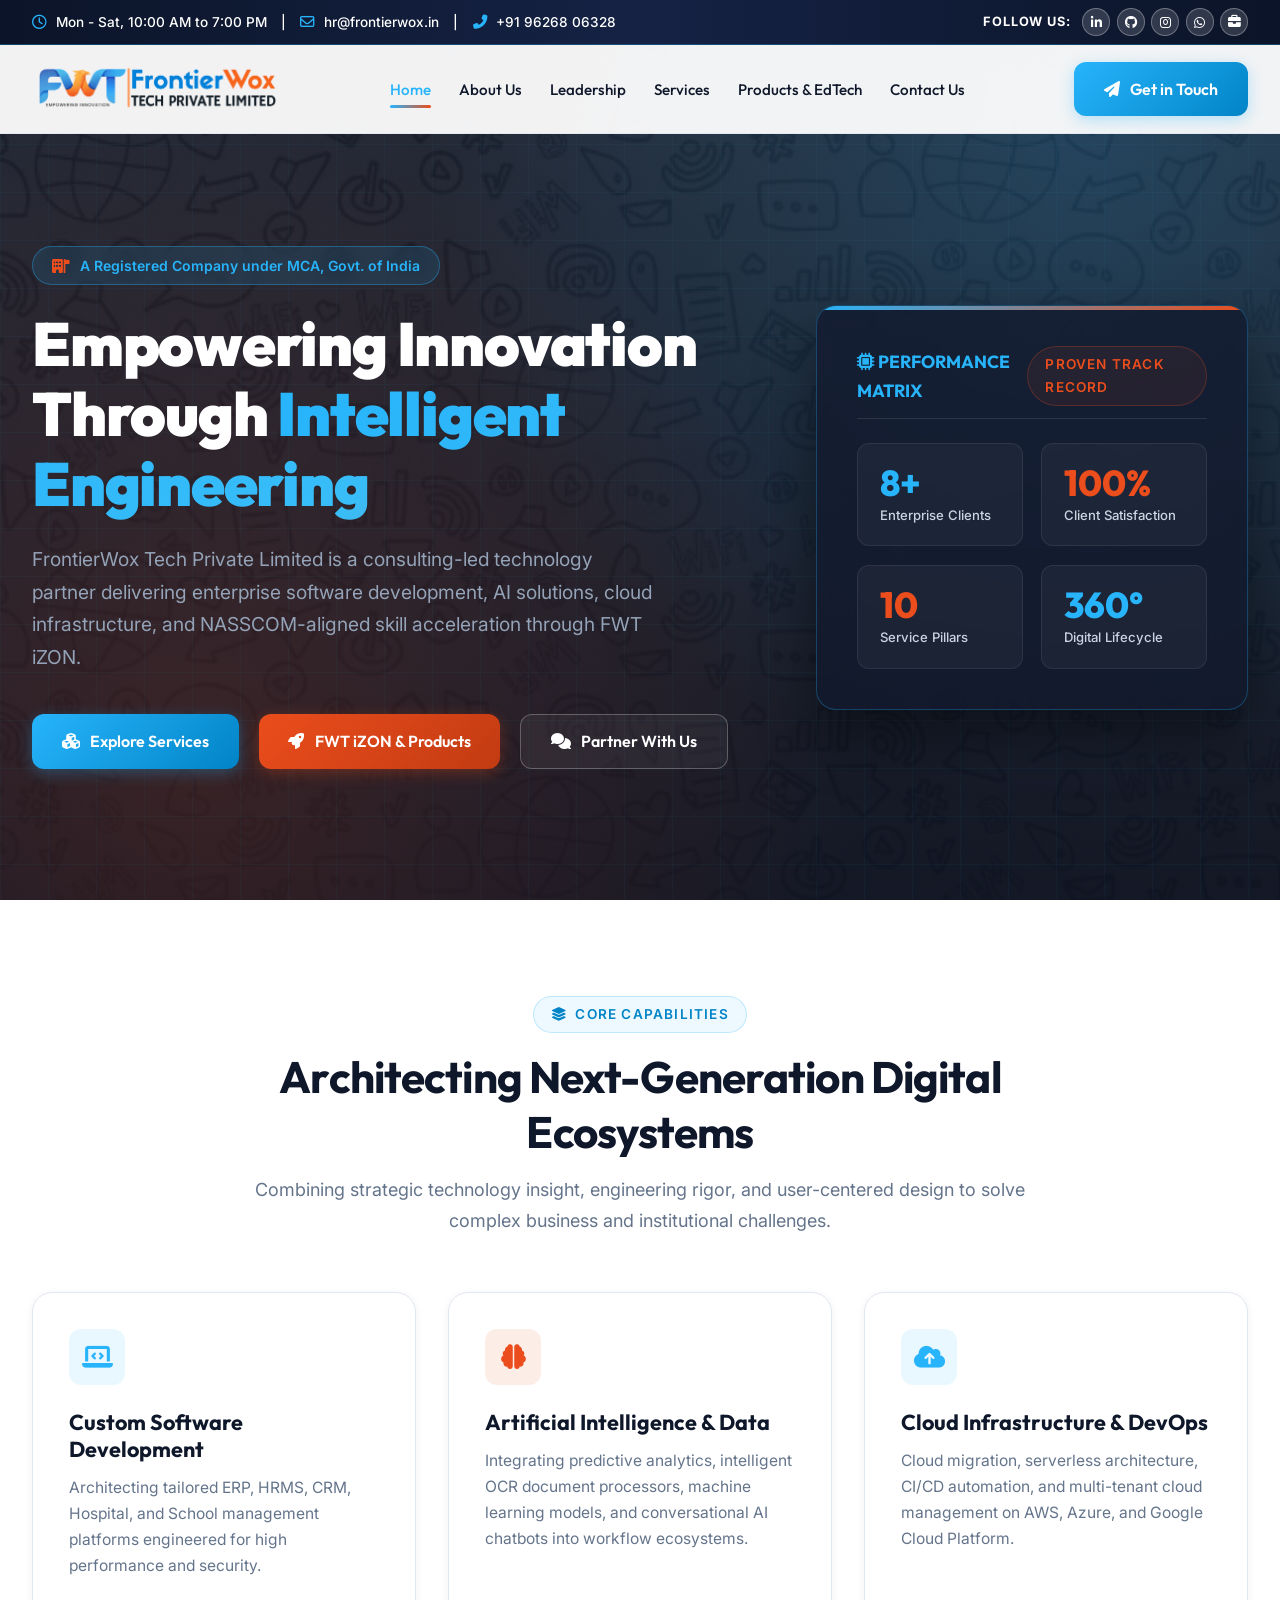
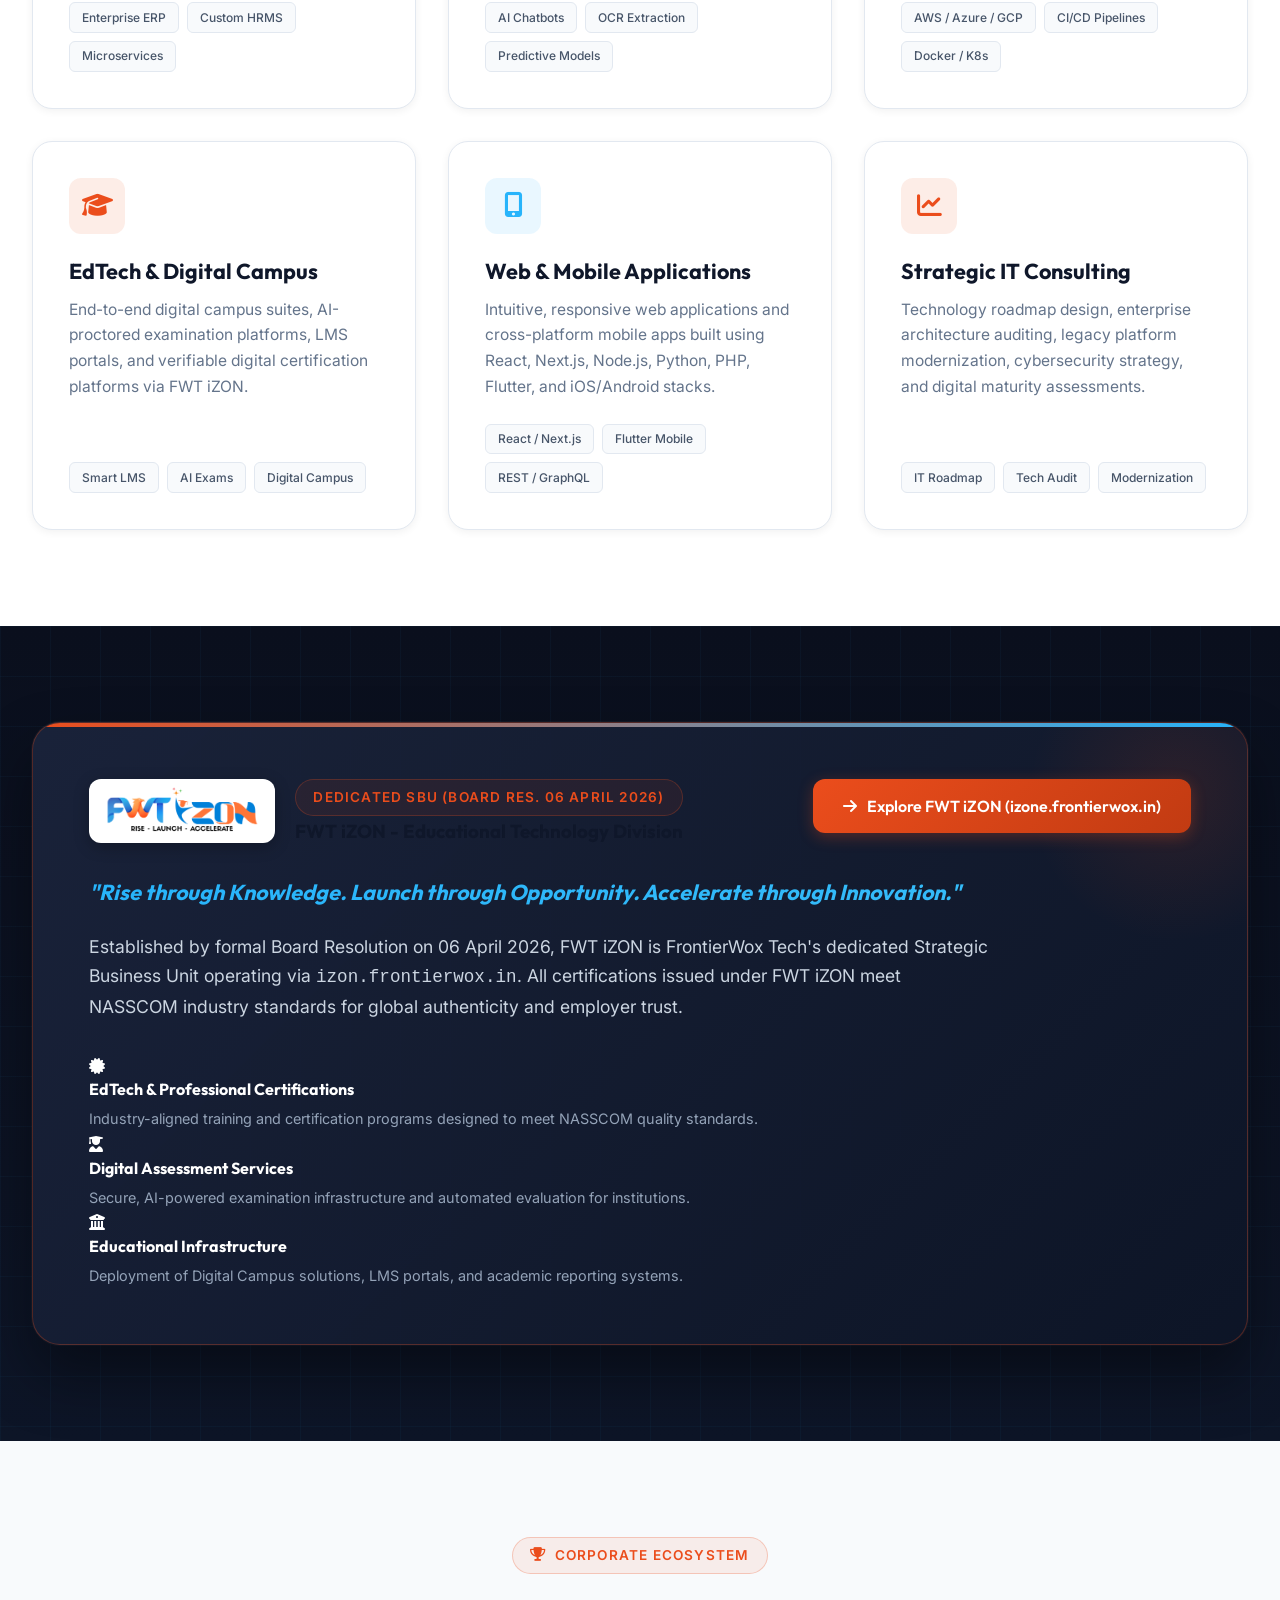
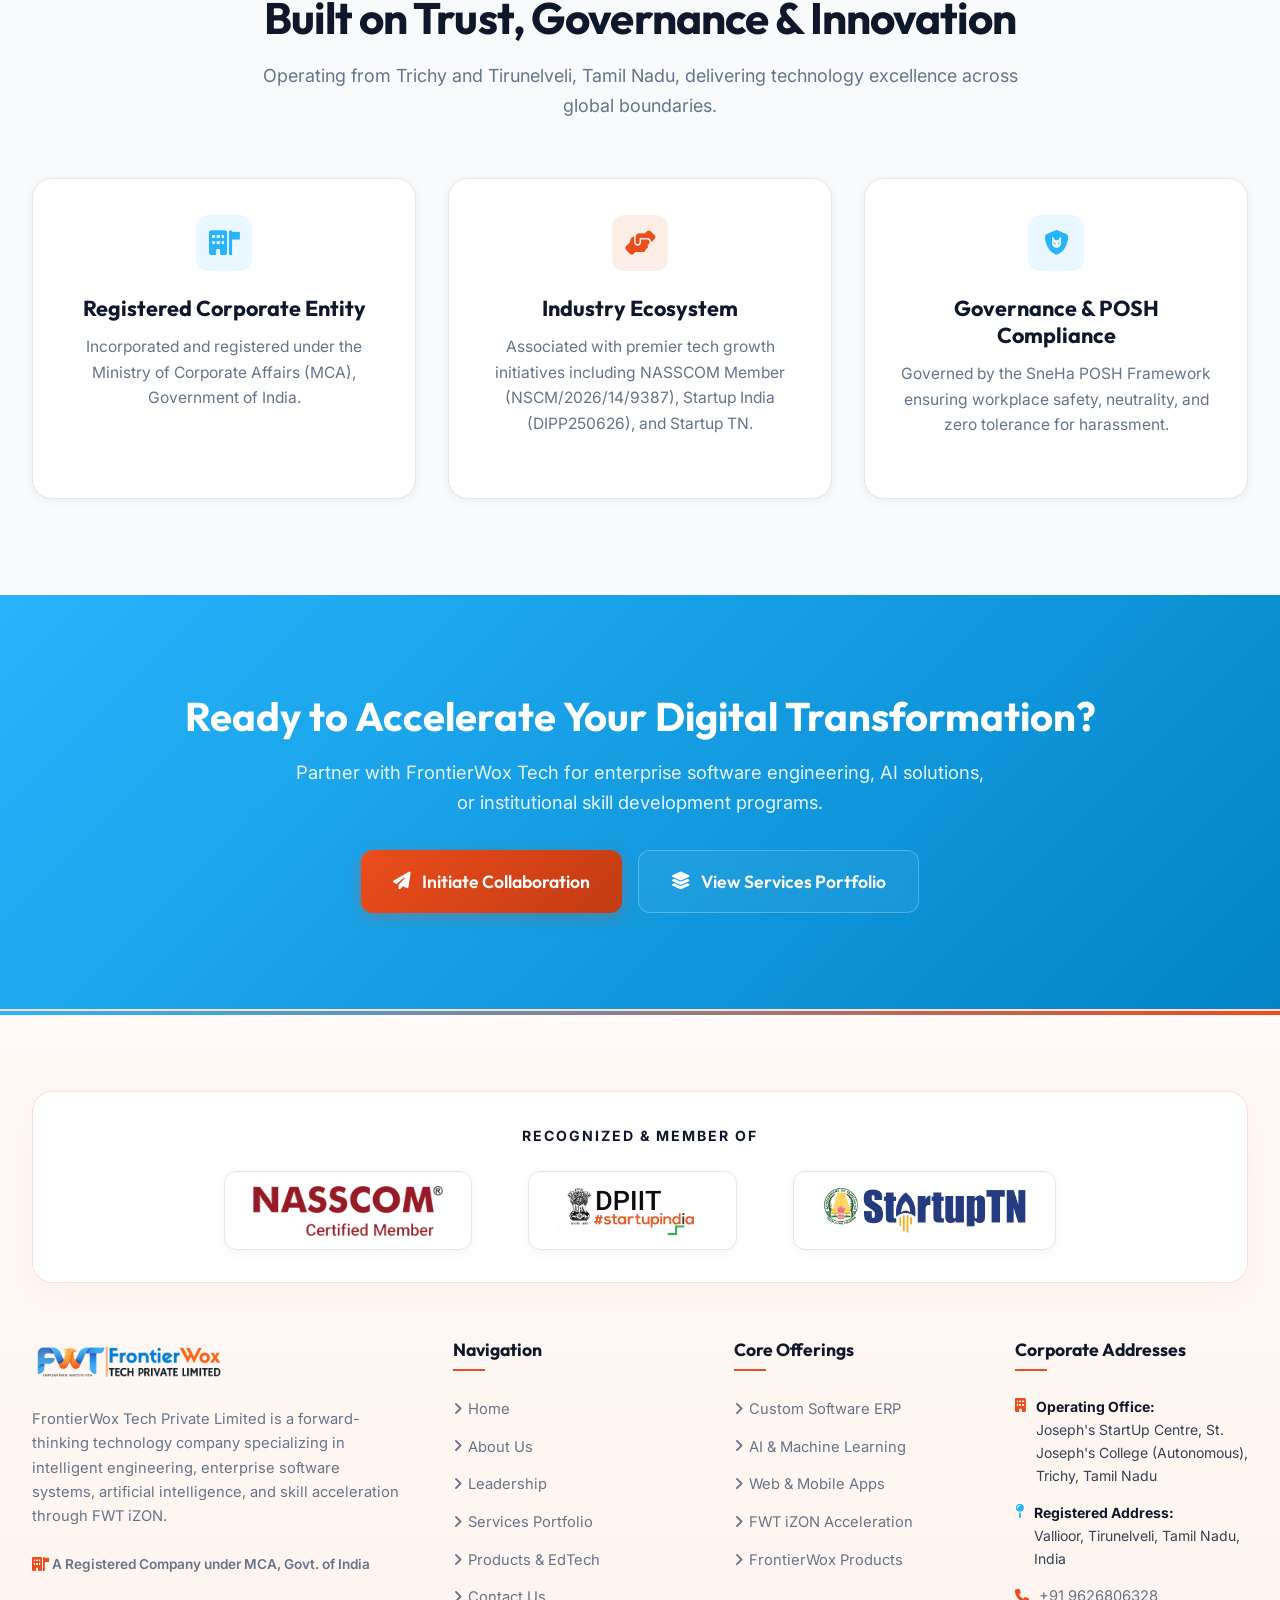
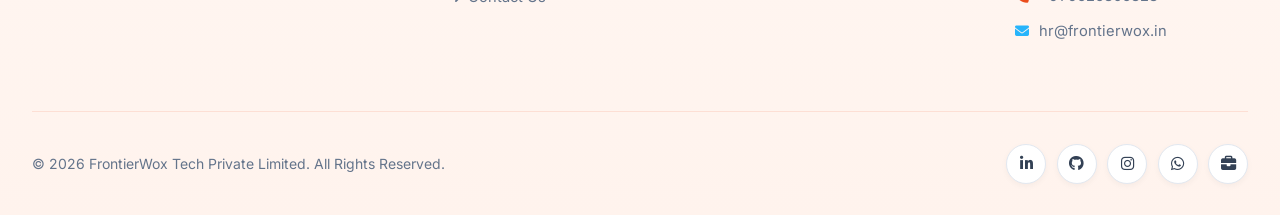
==== commit b0bfc648: "Add files via upload" ====
--- a/index.html
+++ b/index.html
@@ -3,39 +3,81 @@
 <head>
   <meta charset="UTF-8">
   <meta name="viewport" content="width=device-width, initial-scale=1.0">
-  <title>FrontierWox Tech Private Limited | Intelligent Engineering & Digital Transformation</title>
+  <title>FrontierWox Tech Private Limited | Empowering Innovation</title>
   <meta name="description" content="FrontierWox Tech Private Limited - Empowering Innovation Through Intelligent Engineering, Custom Software, AI Solutions, Cloud Transformation & FWT iZON Skill Acceleration. A Registered Company under MCA, Govt. of India.">
+  <link rel="icon" type="image/png" href="favicon.png">
+  <link rel="apple-touch-icon" href="favicon.png">
   <link rel="stylesheet" href="style.css">
   <link rel="stylesheet" href="https://cdnjs.cloudflare.com/ajax/libs/font-awesome/6.4.0/css/all.min.css">
 </head>
 <body>
-
-  <!-- HEADER NAVBAR -->
-  <header class="header">
-    <div class="container">
-      <nav class="navbar">
-        <a href="index.html" class="brand-logo">
-          <img src="fwt_logo.png" alt="FrontierWox Tech Private Limited Logo">
-        </a>
-        <ul class="nav-menu">
-          <li><a href="index.html" class="nav-link active">Home</a></li>
-          <li><a href="about.html" class="nav-link">About Us</a></li>
-          <li><a href="leadership.html" class="nav-link">Leadership</a></li>
-          <li><a href="services.html" class="nav-link">Services</a></li>
-          <li><a href="products.html" class="nav-link">Products & EdTech</a></li>
-          <li><a href="contact.html" class="nav-link">Contact Us</a></li>
-        </ul>
-        <div class="nav-actions">
-          <a href="contact.html" class="btn btn-primary">
-            <i class="fas fa-paper-plane"></i> Get in Touch
+  <!-- PAGE SHUTTLE TRANSITION -->
+  <div id="page-shuttle" class="page-shuttle">
+    <div class="shuttle-content">
+      <div class="shuttle-logo-box">
+        <img src="fwt_logo.png" alt="FrontierWox Tech Corporate Shuttle Logo" class="shuttle-logo">
+      </div>
+      <div class="shuttle-title">FrontierWox Tech</div>
+      <div class="shuttle-tagline">Empowering Innovation</div>
+      <div class="shuttle-progress">
+        <div class="shuttle-bar"></div>
+      </div>
+    </div>
+  </div>
+
+  <div class="scroll-progress-bar" id="scrollProgress"></div>
+
+  <!-- HEADER WRAPPER (TOP BAR + NAVBAR) -->
+  <div class="header-wrapper">
+    <div class="top-bar">
+      <div class="container top-bar-container">
+        <div class="top-bar-left">
+          <span><i class="far fa-clock"></i> Mon - Sat, 10:00 AM to 7:00 PM</span>
+          <span class="top-bar-divider">|</span>
+          <a href="mailto:hr@frontierwox.in"><i class="far fa-envelope"></i> hr@frontierwox.in</a>
+          <span class="top-bar-divider">|</span>
+          <a href="tel:+919626806328"><i class="fas fa-phone-alt"></i> +91 96268 06328</a>
+        </div>
+        <div class="top-bar-right">
+          <span class="follow-label">Follow Us:</span>
+          <div class="social-links-sm">
+            <a href="https://www.linkedin.com/company/frontierwox-tech/" target="_blank" rel="noopener noreferrer" class="social-sm linkedin" title="LinkedIn"><i class="fab fa-linkedin-in"></i></a>
+            <a href="https://github.com/frontierwox/" target="_blank" rel="noopener noreferrer" class="social-sm github" title="GitHub"><i class="fab fa-github"></i></a>
+            <a href="https://www.instagram.com/frontierwox_tech/" target="_blank" rel="noopener noreferrer" class="social-sm instagram" title="Instagram"><i class="fab fa-instagram"></i></a>
+            <a href="https://wa.me/919626806328" target="_blank" rel="noopener noreferrer" class="social-sm whatsapp" title="WhatsApp"><i class="fab fa-whatsapp"></i></a>
+            <a href="https://www.ambitionbox.com/overview/frontierwox-tech-overview/" target="_blank" rel="noopener noreferrer" class="social-sm ambitionbox" title="AmbitionBox"><i class="fas fa-briefcase"></i></a>
+          </div>
+        </div>
+      </div>
+    </div>
+
+    <!-- HEADER NAVBAR -->
+    <header class="header">
+      <div class="container">
+        <nav class="navbar">
+          <a href="index.html" class="brand-logo">
+            <img src="fwt_logo.png" alt="FrontierWox Tech Private Limited Logo">
           </a>
-        </div>
-        <button class="mobile-toggle" aria-label="Toggle Navigation">
-          <i class="fas fa-bars"></i>
-        </button>
-      </nav>
-    </div>
-  </header>
+          <ul class="nav-menu">
+            <li><a href="index.html" class="nav-link active">Home</a></li>
+            <li><a href="about.html" class="nav-link">About Us</a></li>
+            <li><a href="leadership.html" class="nav-link">Leadership</a></li>
+            <li><a href="services.html" class="nav-link">Services</a></li>
+            <li><a href="products.html" class="nav-link">Products & EdTech</a></li>
+            <li><a href="contact.html" class="nav-link">Contact Us</a></li>
+          </ul>
+          <div class="nav-actions">
+            <a href="contact.html" class="btn btn-primary">
+              <i class="fas fa-paper-plane"></i> Get in Touch
+            </a>
+          </div>
+          <button class="mobile-toggle" aria-label="Toggle Navigation">
+            <i class="fas fa-bars"></i>
+          </button>
+        </nav>
+      </div>
+    </header>
+  </div>
 
   <!-- HERO SECTION -->
   <section class="hero">
@@ -306,8 +348,6 @@
             <li><a href="leadership.html"><i class="fas fa-angle-right"></i> Leadership</a></li>
             <li><a href="services.html"><i class="fas fa-angle-right"></i> Services Portfolio</a></li>
             <li><a href="products.html"><i class="fas fa-angle-right"></i> Products & EdTech</a></li>
-            <li><a href="internship.html"><i class="fas fa-angle-right"></i> Internship & MoUs</a></li>
-            <li><a href="governance.html"><i class="fas fa-angle-right"></i> Governance & POSH</a></li>
             <li><a href="contact.html"><i class="fas fa-angle-right"></i> Contact Us</a></li>
           </ul>
         </div>
@@ -346,7 +386,7 @@
             </li>
             <li style="display: flex; gap: 0.6rem; align-items: center;">
               <i class="fas fa-envelope" style="color: var(--sky-blue);"></i>
-              <a href="mailto:contact@frontierwox.in">contact@frontierwox.in</a>
+              <a href="mailto:hr@frontierwox.in">hr@frontierwox.in</a>
             </li>
           </ul>
         </div>
--- a/style.css
+++ b/style.css
@@ -378,40 +378,259 @@
 }
 
 /* ============================================================
-   HEADER & NAVIGATION
-   ============================================================ */
-.header {
+   PAGE SHUTTLE TRANSITION OVERLAY
+   ============================================================ */
+.page-shuttle {
+  position: fixed;
+  inset: 0;
+  background: var(--navy-dark);
+  background-image: 
+    radial-gradient(circle at 50% 40%, rgba(39, 180, 251, 0.25) 0%, transparent 60%),
+    radial-gradient(circle at 20% 80%, rgba(235, 77, 28, 0.18) 0%, transparent 50%);
+  z-index: 99999;
+  display: flex;
+  align-items: center;
+  justify-content: center;
+  opacity: 1;
+  visibility: visible;
+  transition: opacity 0.5s ease, visibility 0.5s ease;
+}
+
+.page-shuttle.shuttle-out {
+  opacity: 0;
+  visibility: hidden;
+  pointer-events: none;
+}
+
+.shuttle-content {
+  text-align: center;
+  color: #ffffff;
+  display: flex;
+  flex-direction: column;
+  align-items: center;
+  gap: 0.85rem;
+  transform: scale(1);
+  transition: transform 0.4s ease;
+}
+
+.page-shuttle.shuttle-out .shuttle-content {
+  transform: scale(0.92);
+}
+
+.shuttle-logo-box {
+  position: relative;
+  width: 140px;
+  height: 140px;
+  background: #ffffff;
+  border-radius: 24px;
+  padding: 1.1rem;
+  display: flex;
+  align-items: center;
+  justify-content: center;
+  box-shadow: 0 0 50px rgba(39, 180, 251, 0.4);
+  animation: pulse-glow 2.5s infinite;
+}
+
+.shuttle-logo {
+  max-width: 100%;
+  max-height: 100%;
+  object-fit: contain;
+}
+
+.shuttle-title {
+  font-family: 'Outfit', sans-serif;
+  font-size: 1.85rem;
+  font-weight: 800;
+  color: #ffffff;
+  letter-spacing: -0.02em;
+  margin-top: 0.5rem;
+}
+
+.shuttle-tagline {
+  font-size: 0.92rem;
+  color: var(--sky-blue);
+  font-weight: 600;
+  letter-spacing: 1.2px;
+  text-transform: uppercase;
+}
+
+.shuttle-progress {
+  width: 160px;
+  height: 4px;
+  background: rgba(255, 255, 255, 0.12);
+  border-radius: var(--radius-full);
+  overflow: hidden;
+  margin-top: 0.5rem;
+}
+
+.shuttle-bar {
+  width: 100%;
+  height: 100%;
+  background: linear-gradient(90deg, var(--sky-blue), var(--orange));
+  animation: shuttleBar 1.2s ease-in-out infinite;
+  transform-origin: left;
+}
+
+@keyframes shuttleBar {
+  0%   { transform: scaleX(0); }
+  50%  { transform: scaleX(0.7); }
+  100% { transform: scaleX(1); }
+}
+
+/* ============================================================
+   TOP UTILITY BAR & STICKY HEADER WRAPPER
+   ============================================================ */
+.header-wrapper {
   position: fixed;
   top: 0;
   left: 0;
   width: 100%;
   z-index: 1000;
-  background: rgba(255, 255, 255, 0.9);
+  transition: transform 0.35s cubic-bezier(0.4, 0, 0.2, 1);
+}
+
+.top-bar {
+  background: linear-gradient(90deg, #0b1428 0%, #152244 50%, #0b1428 100%);
+  color: #f1f5f9;
+  font-size: 0.85rem;
+  font-weight: 500;
+  padding: 0.5rem 0;
+  border-bottom: 1px solid rgba(39, 180, 251, 0.3);
+  box-shadow: 0 2px 10px rgba(0, 0, 0, 0.2);
+  transition: max-height 0.4s ease, padding 0.4s ease, opacity 0.35s ease;
+  overflow: hidden;
+  max-height: 50px;
+}
+
+.header-wrapper.scrolled .top-bar {
+  max-height: 0;
+  padding: 0;
+  opacity: 0;
+  border-bottom-color: transparent;
+}
+
+.top-bar-container {
+  display: flex;
+  align-items: center;
+  justify-content: space-between;
+  gap: 1rem;
+  flex-wrap: wrap;
+}
+
+.top-bar-left {
+  display: flex;
+  align-items: center;
+  gap: 0.9rem;
+  flex-wrap: wrap;
+}
+
+.top-bar-left span,
+.top-bar-left a {
+  color: #ffffff;
+  font-weight: 500;
+}
+
+.top-bar-left i {
+  color: var(--sky-blue);
+  margin-right: 0.35rem;
+  font-size: 0.9rem;
+}
+
+.top-bar-left a:hover {
+  color: #38bdf8;
+  text-decoration: underline;
+}
+
+.top-bar-divider {
+  color: rgba(255, 255, 255, 0.3);
+}
+
+.top-bar-right {
+  display: flex;
+  align-items: center;
+  gap: 0.75rem;
+}
+
+.follow-label {
+  font-weight: 700;
+  color: #ffffff;
+  font-size: 0.8rem;
+  text-transform: uppercase;
+  letter-spacing: 0.8px;
+}
+
+.social-links-sm {
+  display: flex;
+  gap: 0.4rem;
+  align-items: center;
+}
+
+.social-sm {
+  width: 28px;
+  height: 28px;
+  border-radius: 50%;
+  background: rgba(255, 255, 255, 0.15);
+  border: 1px solid rgba(255, 255, 255, 0.3);
+  color: #ffffff;
+  display: flex;
+  align-items: center;
+  justify-content: center;
+  font-size: 0.8rem;
+  transition: all var(--transition-fast);
+}
+
+.social-sm:hover {
+  transform: translateY(-2px) scale(1.1);
+  box-shadow: 0 4px 12px rgba(39, 180, 251, 0.4);
+}
+
+.social-sm.linkedin:hover  { background: #0a66c2; border-color: #0a66c2; }
+.social-sm.github:hover    { background: #24292e; border-color: #24292e; }
+.social-sm.instagram:hover { background: linear-gradient(45deg, #f09433, #e6683c, #dc2743, #bc1888); border-color: #dc2743; }
+.social-sm.whatsapp:hover  { background: #25d366; border-color: #25d366; }
+.social-sm.ambitionbox:hover { background: var(--orange); border-color: var(--orange); }
+
+.header {
+  position: relative;
+  width: 100%;
+  background: rgba(255, 255, 255, 0.94);
   backdrop-filter: blur(20px);
   -webkit-backdrop-filter: blur(20px);
-  border-bottom: 1px solid rgba(226, 232, 240, 0.7);
-  transition: all var(--transition-normal);
-}
-
-.header.scrolled {
-  background: rgba(255, 255, 255, 0.97);
-  box-shadow: 0 4px 24px rgba(0, 0, 0, 0.08);
-  border-bottom-color: rgba(226, 232, 240, 1);
+  border-bottom: 1px solid rgba(226, 232, 240, 0.8);
+  transition: all 0.35s cubic-bezier(0.4, 0, 0.2, 1);
+}
+
+.header.scrolled,
+.header-wrapper.scrolled .header {
+  background: rgba(255, 255, 255, 0.98);
+  box-shadow: 0 4px 25px rgba(0, 0, 0, 0.09);
 }
 
 .navbar {
   display: flex;
   align-items: center;
   justify-content: space-between;
-  height: var(--header-height);
+  height: 88px;
   gap: 1rem;
-}
-
+  transition: height 0.35s cubic-bezier(0.4, 0, 0.2, 1);
+}
+
+.header.scrolled .navbar,
+.header-wrapper.scrolled .navbar {
+  height: 68px;
+}
+
+/* Company Logo Size & Shrink on Scroll */
 .brand-logo img {
-  height: 48px;
+  height: 62px;
   width: auto;
   object-fit: contain;
-  transition: transform var(--transition-bounce);
+  transition: height 0.35s cubic-bezier(0.4, 0, 0.2, 1), transform var(--transition-bounce);
+}
+
+.header.scrolled .brand-logo img,
+.header-wrapper.scrolled .brand-logo img {
+  height: 46px;
 }
 
 .brand-logo:hover img {
@@ -540,29 +759,6 @@
   .nav-link::after { display: none; }
 
   .nav-actions { display: none; }
-
-  /* Mobile close button inside menu */
-  .nav-menu-close {
-    position: absolute;
-    top: 1.25rem;
-    right: 1.25rem;
-    background: none;
-    border: 1.5px solid var(--border-light);
-    border-radius: var(--radius-sm);
-    width: 38px;
-    height: 38px;
-    display: flex;
-    align-items: center;
-    justify-content: center;
-    font-size: 1.1rem;
-    cursor: pointer;
-    color: var(--text-main);
-    transition: all var(--transition-fast);
-  }
-  .nav-menu-close:hover {
-    border-color: var(--orange);
-    color: var(--orange);
-  }
 }
 
 /* ============================================================
@@ -571,7 +767,7 @@
 .hero {
   position: relative;
   min-height: 100vh;
-  padding-top: clamp(130px, 20vw, 180px);
+  padding-top: clamp(165px, 23vw, 215px);
   padding-bottom: clamp(60px, 10vw, 100px);
   background-color: var(--navy-dark);
   background-image:
@@ -777,7 +973,7 @@
     url('bg.jpg');
   background-size: cover;
   background-position: center;
-  padding-top: clamp(120px, 18vw, 160px);
+  padding-top: clamp(150px, 20vw, 190px);
   padding-bottom: clamp(50px, 8vw, 80px);
   color: #ffffff;
   text-align: center;
@@ -1685,6 +1881,19 @@
   border-color: rgba(var(--orange-rgb), 0.2);
 }
 
+/* Scroll Progress Bar */
+.scroll-progress-bar {
+  position: fixed;
+  top: 0;
+  left: 0;
+  height: 3.5px;
+  background: linear-gradient(90deg, var(--sky-blue), var(--orange));
+  z-index: 9999;
+  width: 0%;
+  box-shadow: 0 0 10px rgba(39, 180, 251, 0.5);
+  transition: width 0.1s ease-out;
+}
+
 /* ============================================================
    RESPONSIVE HELPERS
    ============================================================ */
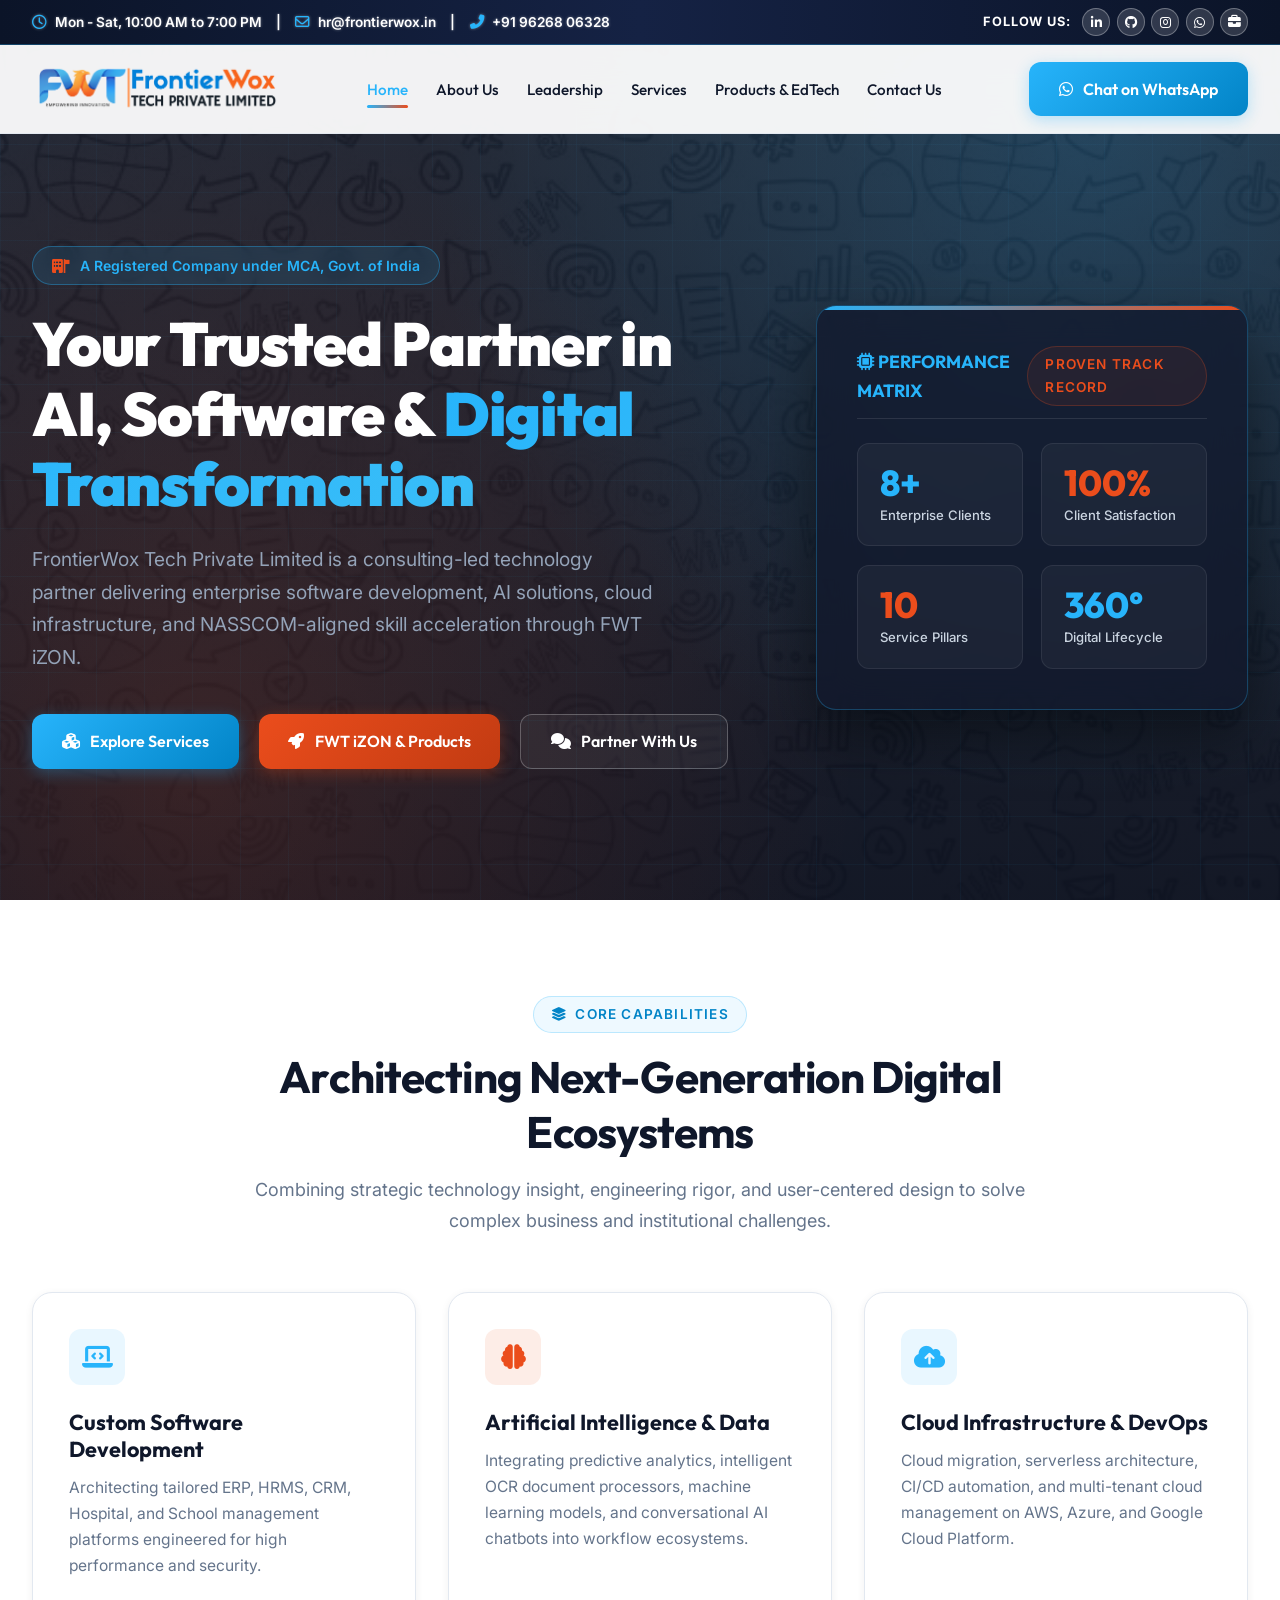
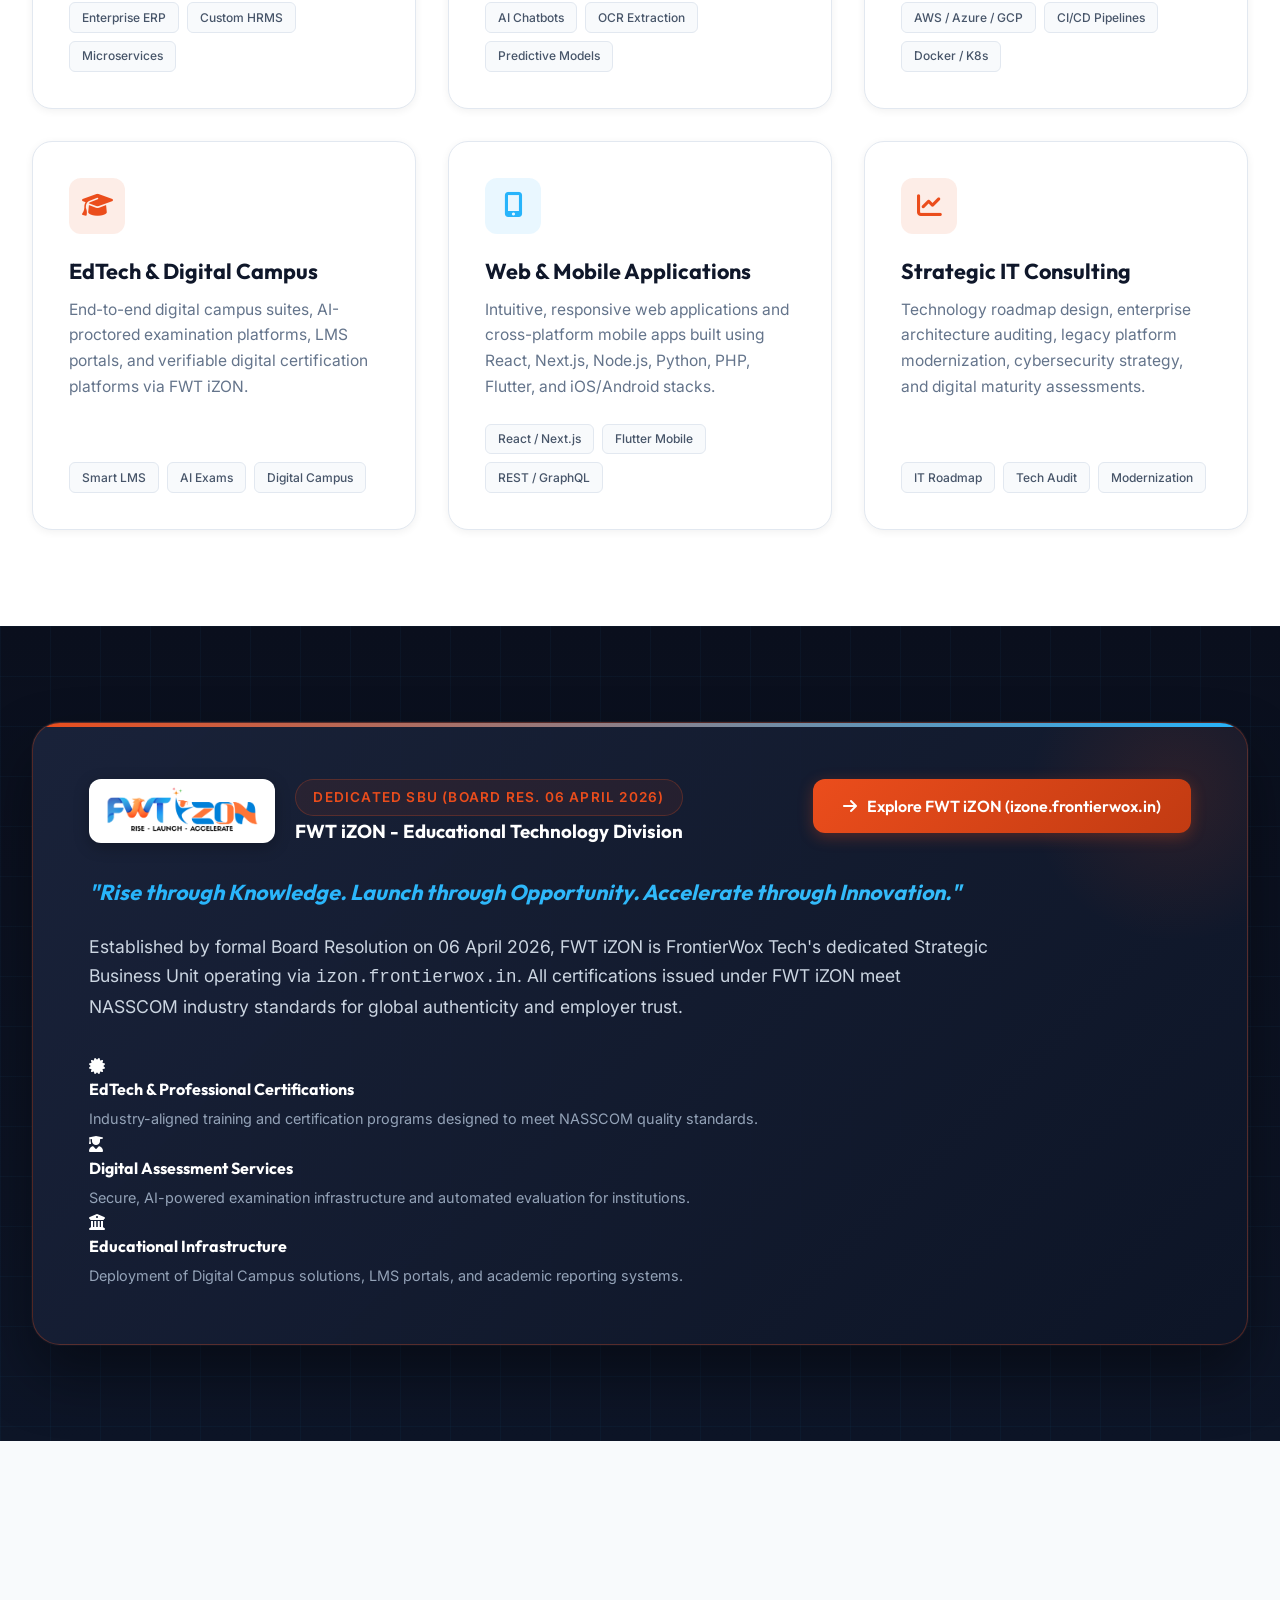
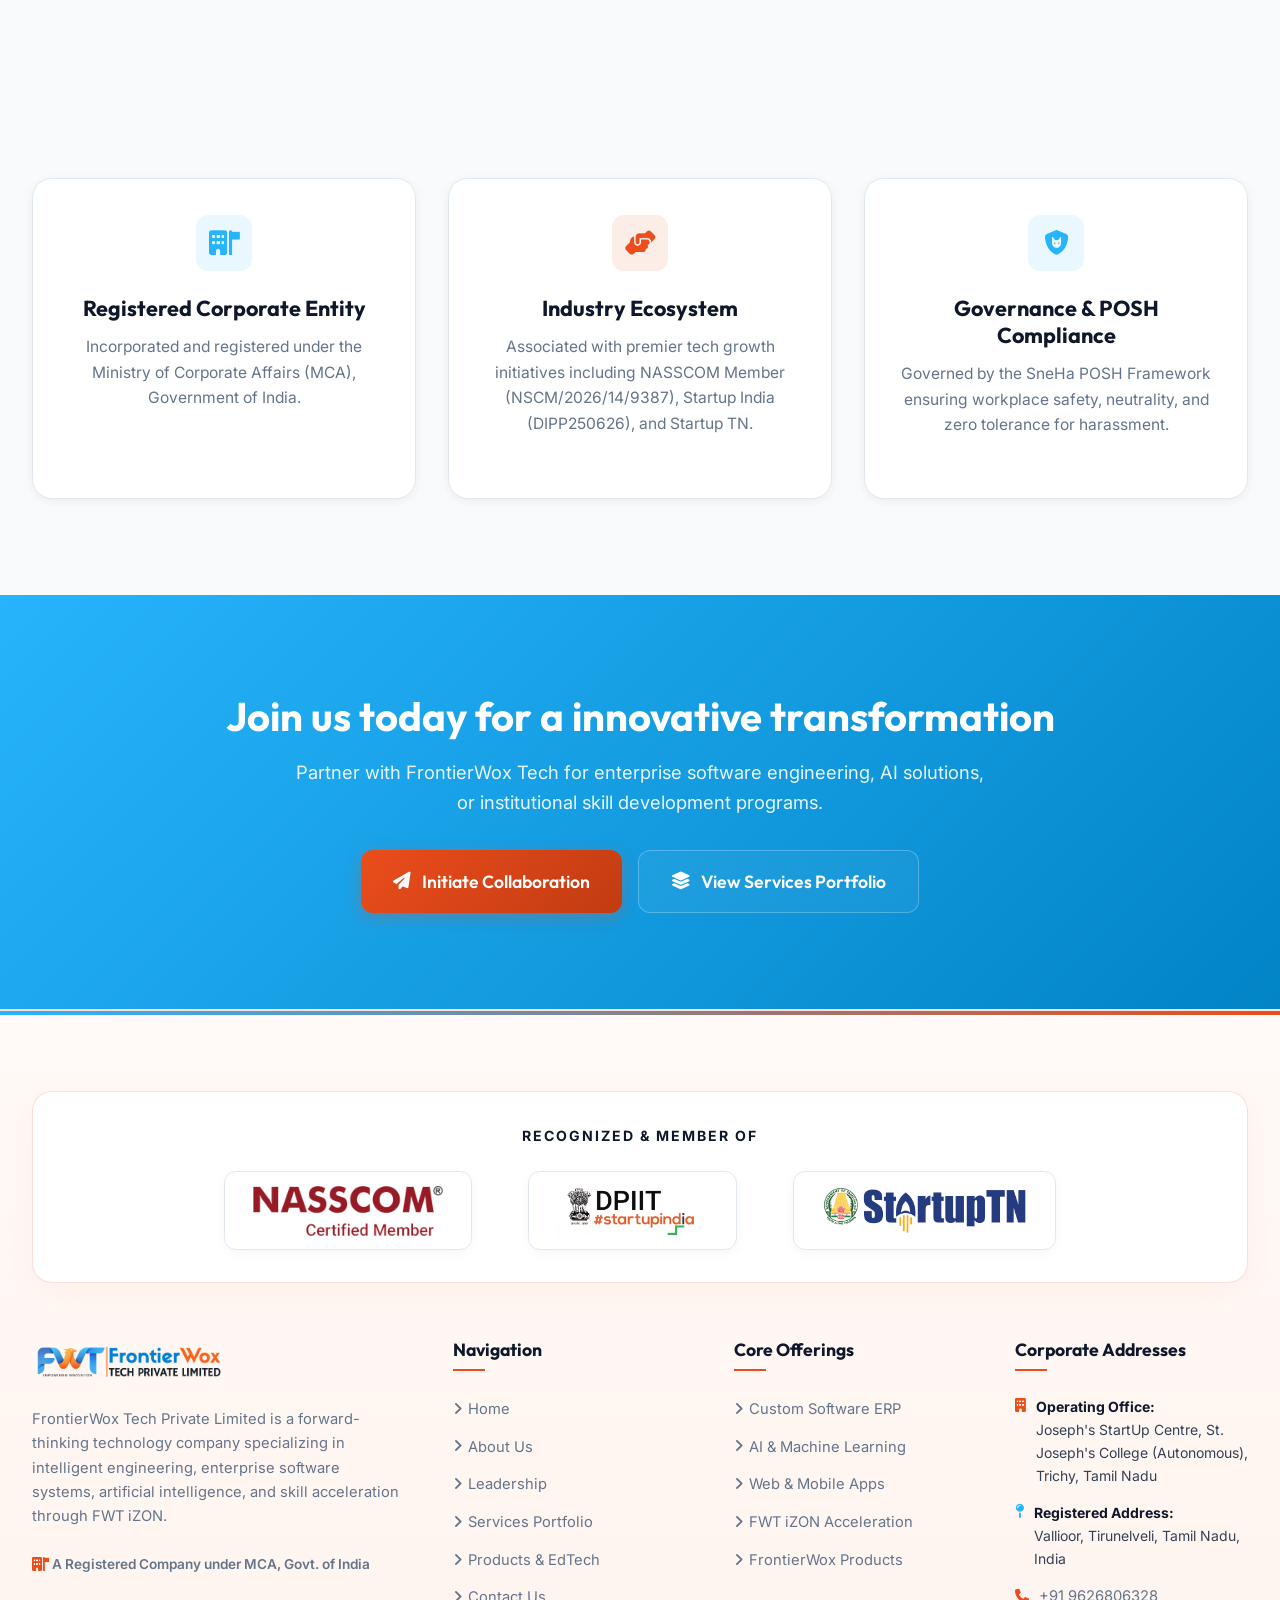
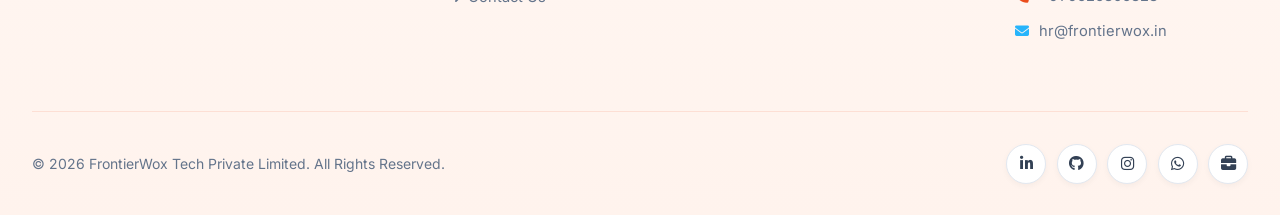
==== commit 5c255b99: "Add files via upload" ====
--- a/index.html
+++ b/index.html
@@ -67,8 +67,8 @@
             <li><a href="contact.html" class="nav-link">Contact Us</a></li>
           </ul>
           <div class="nav-actions">
-            <a href="contact.html" class="btn btn-primary">
-              <i class="fas fa-paper-plane"></i> Get in Touch
+            <a href="https://wa.me/919626806328?text=Hi%20FrontierWox%20Support%2C%20My%20Name%20is%20" target="_blank" class="btn btn-primary">
+              <i class="fab fa-whatsapp"></i> Chat on WhatsApp
             </a>
           </div>
           <button class="mobile-toggle" aria-label="Toggle Navigation">
@@ -89,7 +89,7 @@
             <i class="fas fa-building-flag"></i> A Registered Company under MCA, Govt. of India
           </div>
           <h1 class="hero-title">
-            Empowering Innovation Through <span class="gradient-text">Intelligent Engineering</span>
+            Your Trusted Partner in AI, Software & <span class="gradient-text">Digital Transformation</span>
           </h1>
           <p class="hero-description">
             FrontierWox Tech Private Limited is a consulting-led technology partner delivering enterprise software development, AI solutions, cloud infrastructure, and NASSCOM-aligned skill acceleration through FWT iZON.
@@ -227,7 +227,7 @@
             <img src="fwt_izon_logo.png" alt="FWT iZON Strategic Business Unit Logo">
             <div class="izon-title-box">
               <span class="badge-tag orange" style="margin-bottom:0.25rem;">Dedicated SBU (Board Res. 06 April 2026)</span>
-              <h3>FWT iZON - Educational Technology Division</h3>
+              <h3 style="color: #ffffff;">FWT iZON - Educational Technology Division</h3>
             </div>
           </div>
           <a href="products.html#izon" class="btn btn-orange">
@@ -298,7 +298,7 @@
   <!-- CALL TO ACTION BANNER -->
   <section class="section-padding" style="background: linear-gradient(135deg, var(--sky-blue) 0%, #0284c7 100%); color: #ffffff; text-align: center;">
     <div class="container">
-      <h2 style="color: #ffffff; font-size: 2.5rem; margin-bottom: 1rem;">Ready to Accelerate Your Digital Transformation?</h2>
+      <h2 style="color: #ffffff; font-size: 2.5rem; margin-bottom: 1rem;">Join us today for a innovative transformation</h2>
       <p style="font-size: 1.15rem; max-width: 700px; margin: 0 auto 2rem auto; color: rgba(255,255,255,0.9);">
         Partner with FrontierWox Tech for enterprise software engineering, AI solutions, or institutional skill development programs.
       </p>
--- a/style.css
+++ b/style.css
@@ -387,13 +387,14 @@
   background-image: 
     radial-gradient(circle at 50% 40%, rgba(39, 180, 251, 0.25) 0%, transparent 60%),
     radial-gradient(circle at 20% 80%, rgba(235, 77, 28, 0.18) 0%, transparent 50%);
-  z-index: 99999;
+  z-index: 999999;
   display: flex;
   align-items: center;
   justify-content: center;
   opacity: 1;
   visibility: visible;
-  transition: opacity 0.5s ease, visibility 0.5s ease;
+  transition: opacity 0.4s ease, visibility 0.4s ease;
+  pointer-events: auto;
 }
 
 .page-shuttle.shuttle-out {
@@ -499,7 +500,7 @@
   box-shadow: 0 2px 10px rgba(0, 0, 0, 0.2);
   transition: max-height 0.4s ease, padding 0.4s ease, opacity 0.35s ease;
   overflow: hidden;
-  max-height: 50px;
+  max-height: 250px;
 }
 
 .header-wrapper.scrolled .top-bar {
@@ -527,7 +528,8 @@
 .top-bar-left span,
 .top-bar-left a {
   color: #ffffff;
-  font-weight: 500;
+  font-weight: 600;
+  text-shadow: 0 0 3px rgba(255,255,255,0.4);
 }
 
 .top-bar-left i {
@@ -756,9 +758,79 @@
     color: var(--sky-blue);
   }
 
-  .nav-link::after { display: none; }
-
   .nav-actions { display: none; }
+}
+
+@media (max-width: 768px) {
+  .top-bar {
+    max-height: 140px;
+    padding: 0.4rem 0;
+    font-size: 0.76rem;
+  }
+
+  .top-bar-container {
+    flex-direction: column;
+    justify-content: center;
+    gap: 0.35rem;
+    text-align: center;
+  }
+
+  .top-bar-left {
+    justify-content: center;
+    gap: 0.35rem 0.65rem;
+    font-size: 0.75rem;
+    width: 100%;
+  }
+
+  .top-bar-divider {
+    display: none;
+  }
+
+  .top-bar-left span,
+  .top-bar-left a {
+    font-size: 0.75rem;
+  }
+
+  .top-bar-right {
+    justify-content: center;
+    width: 100%;
+    gap: 0.4rem;
+  }
+
+  .follow-label {
+    font-size: 0.7rem;
+    letter-spacing: 0.5px;
+  }
+
+  .social-sm {
+    width: 24px;
+    height: 24px;
+    font-size: 0.75rem;
+  }
+
+  .header-wrapper.scrolled .top-bar {
+    max-height: 0;
+    padding: 0;
+    opacity: 0;
+  }
+
+  .navbar {
+    height: 72px;
+  }
+
+  .header.scrolled .navbar,
+  .header-wrapper.scrolled .navbar {
+    height: 60px;
+  }
+
+  .brand-logo img {
+    height: 48px;
+  }
+
+  .header.scrolled .brand-logo img,
+  .header-wrapper.scrolled .brand-logo img {
+    height: 38px;
+  }
 }
 
 /* ============================================================
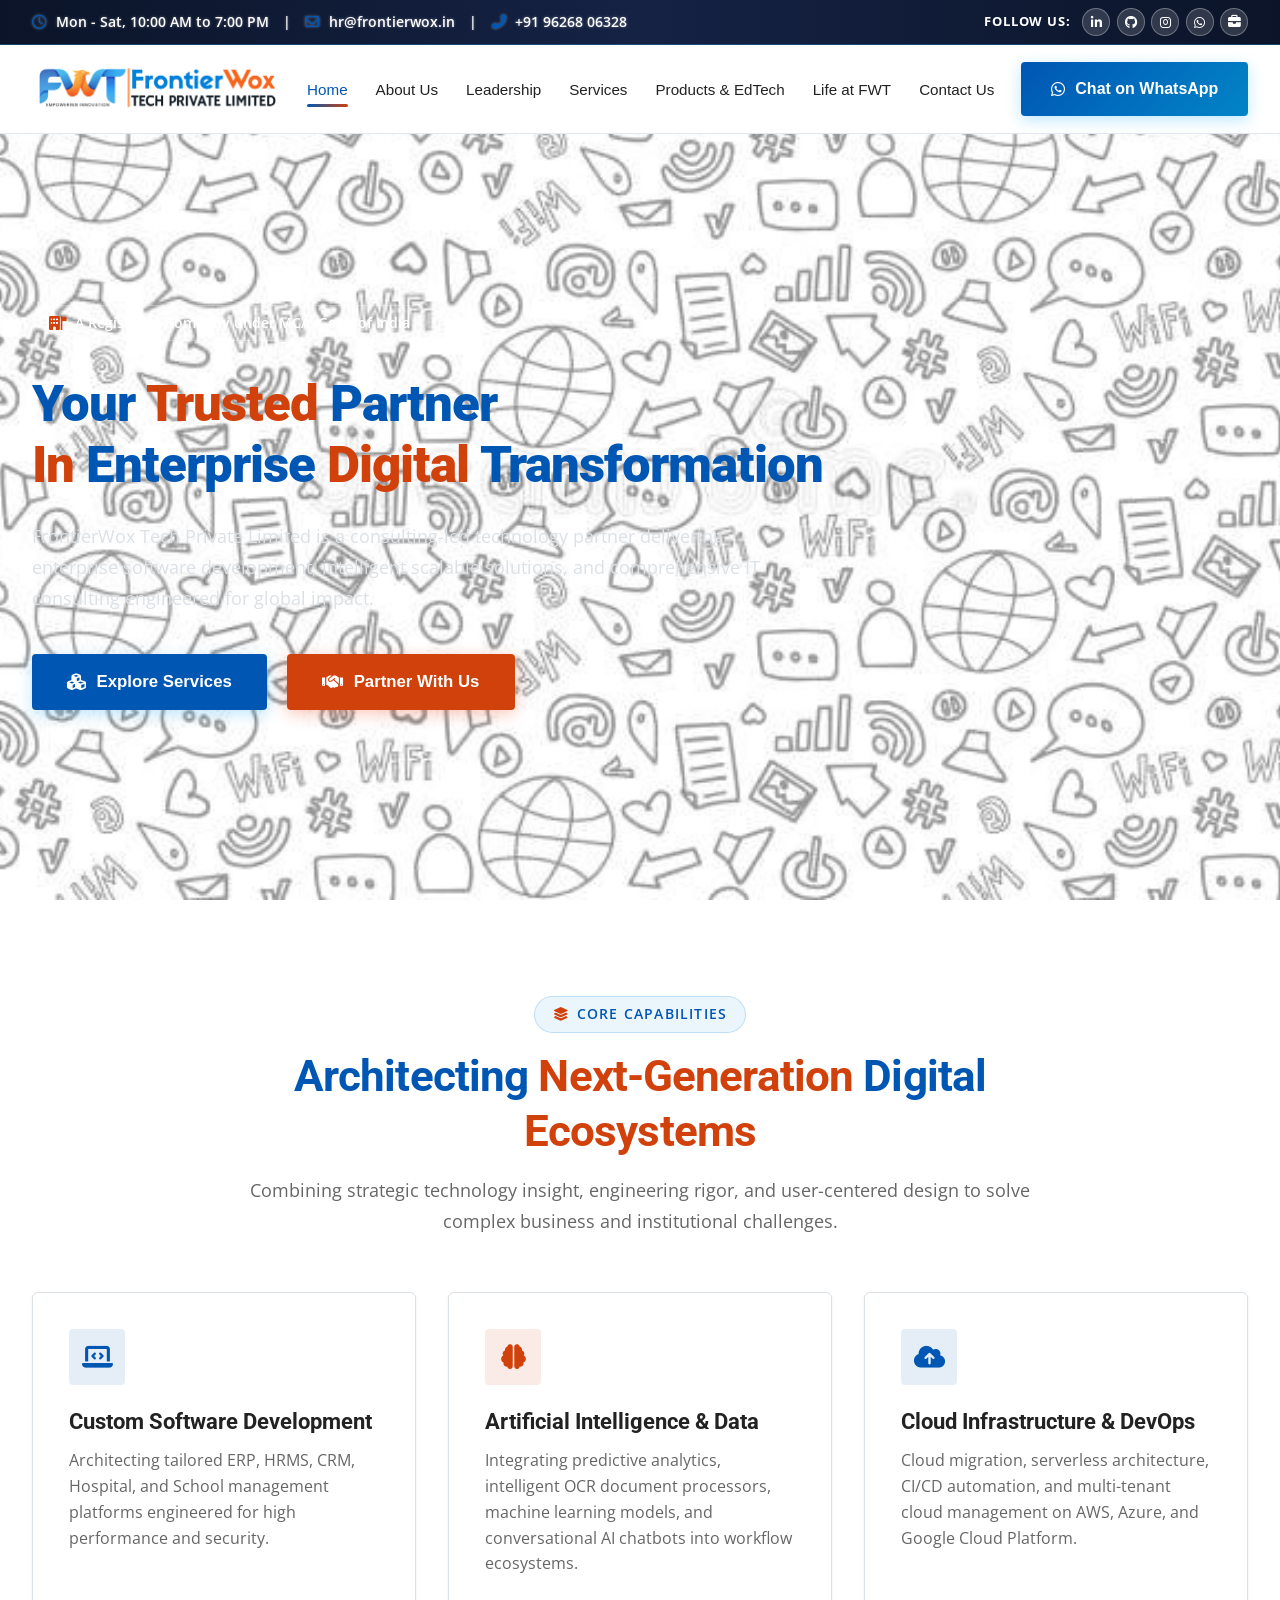
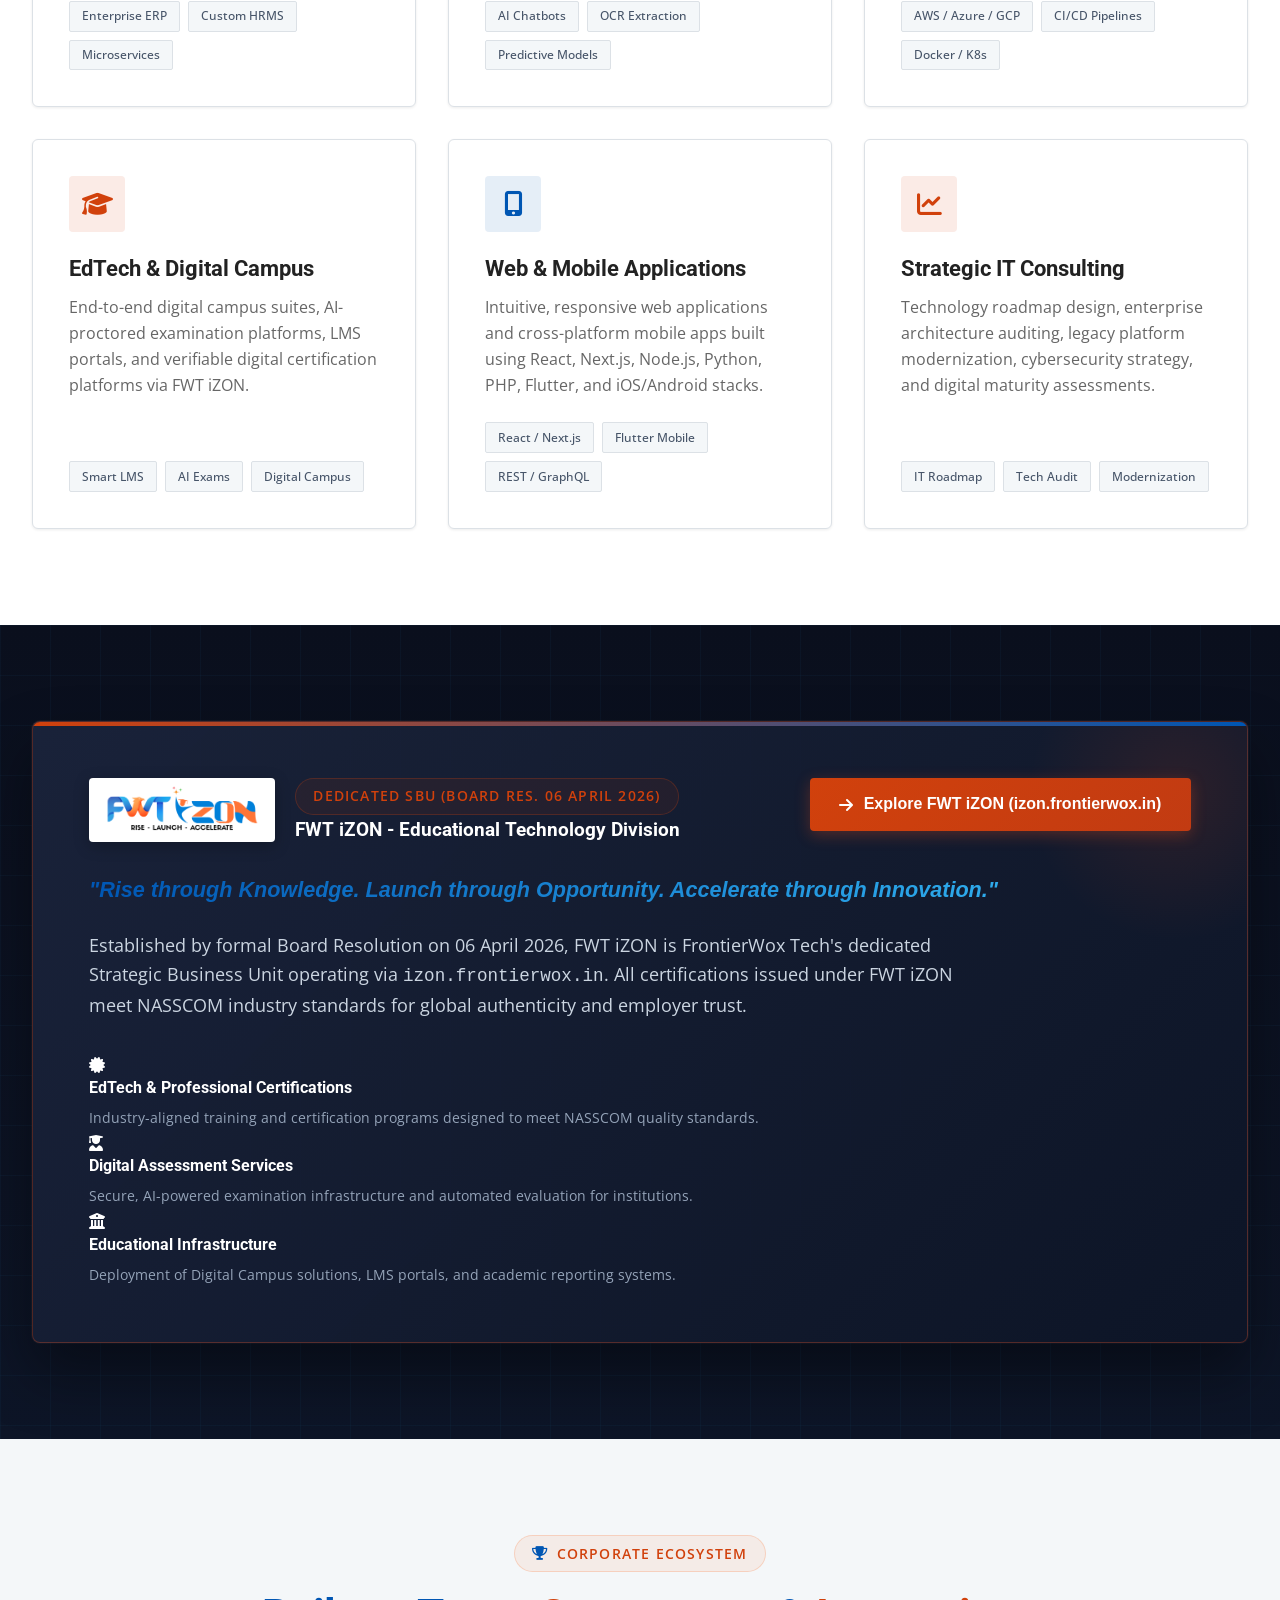
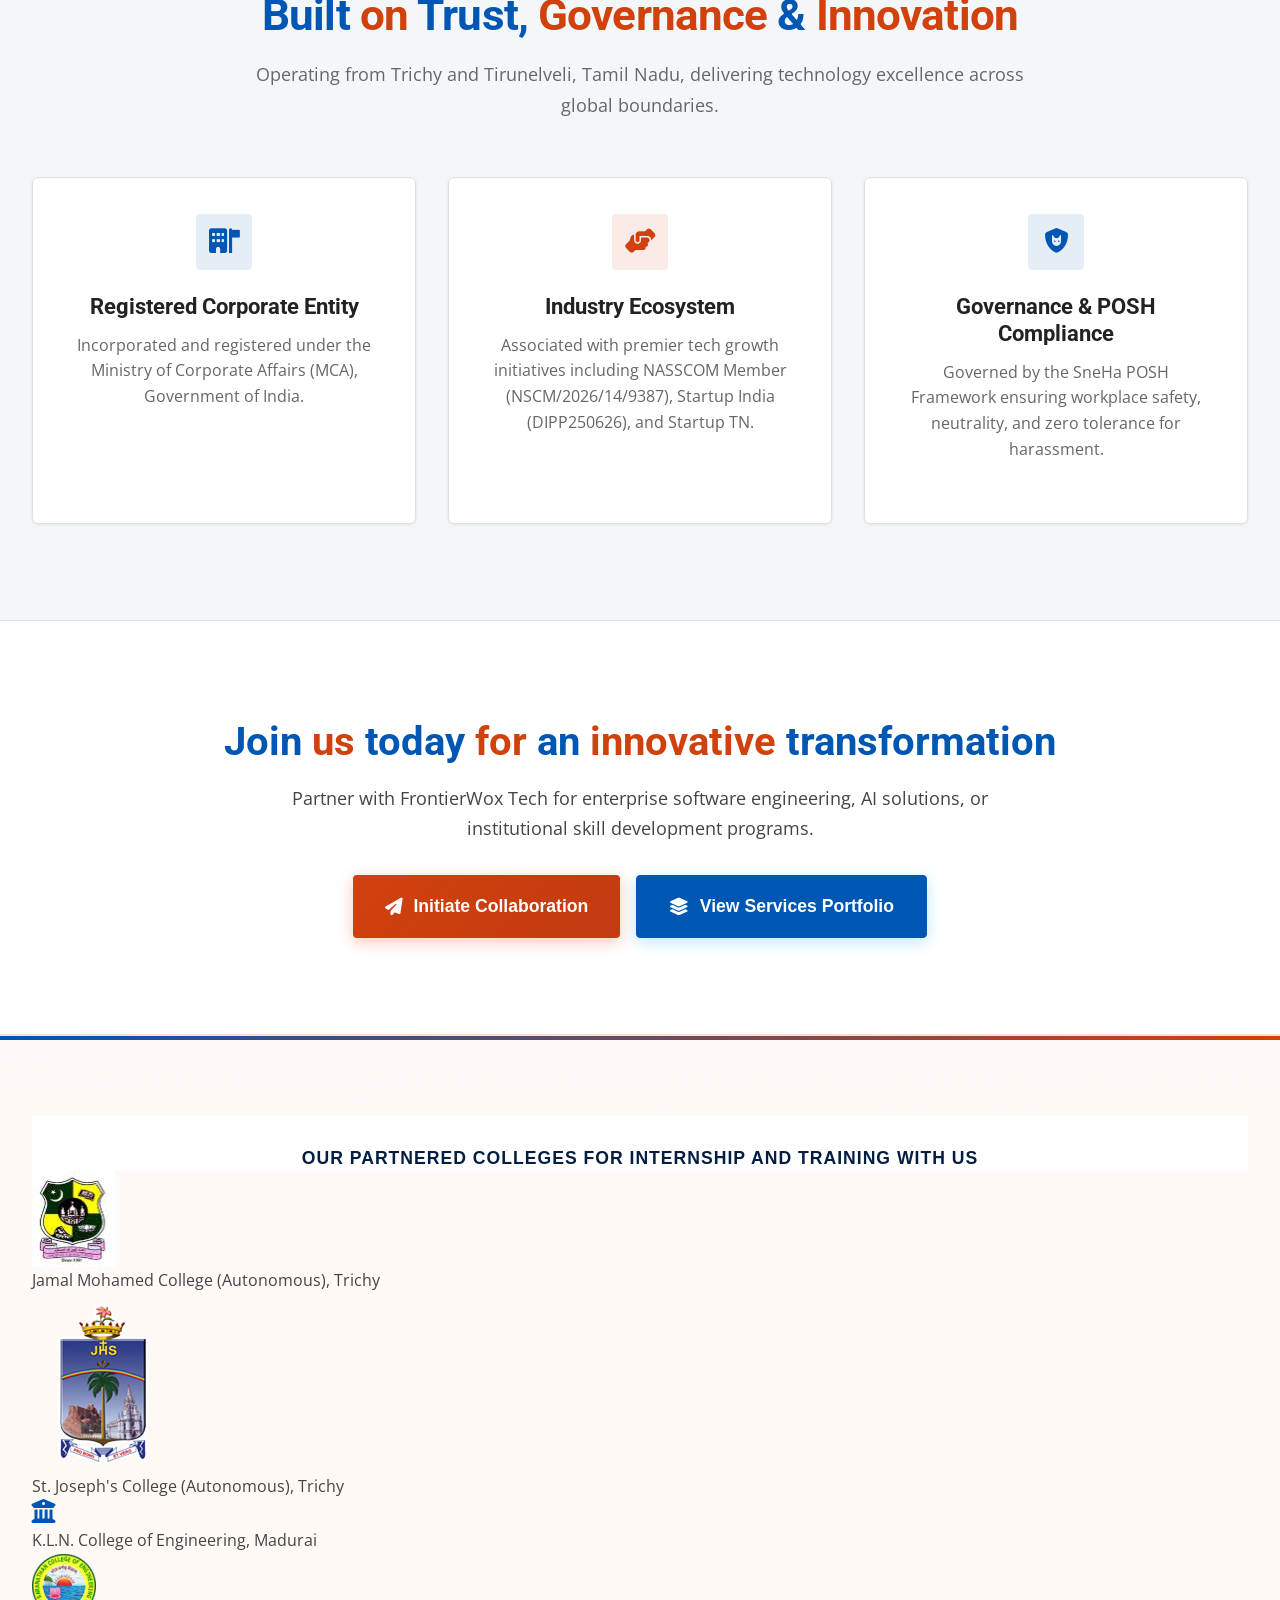
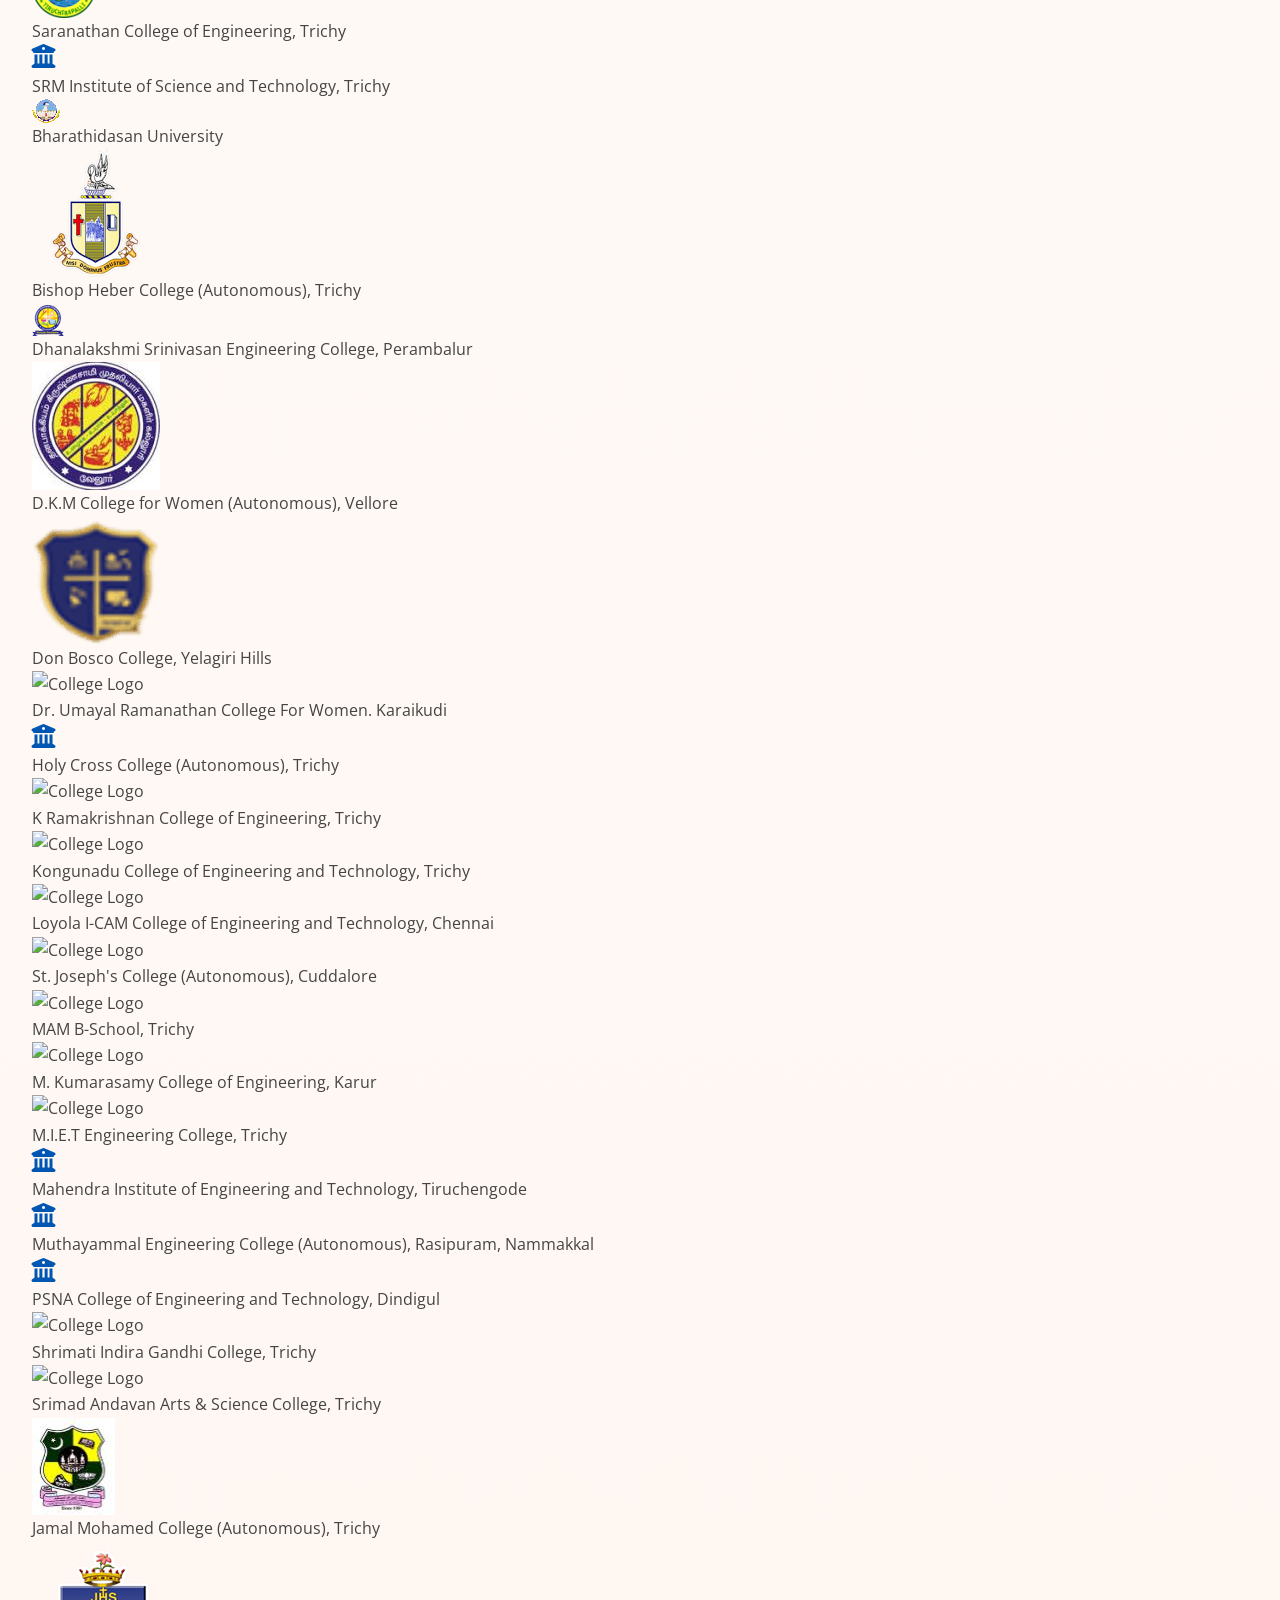
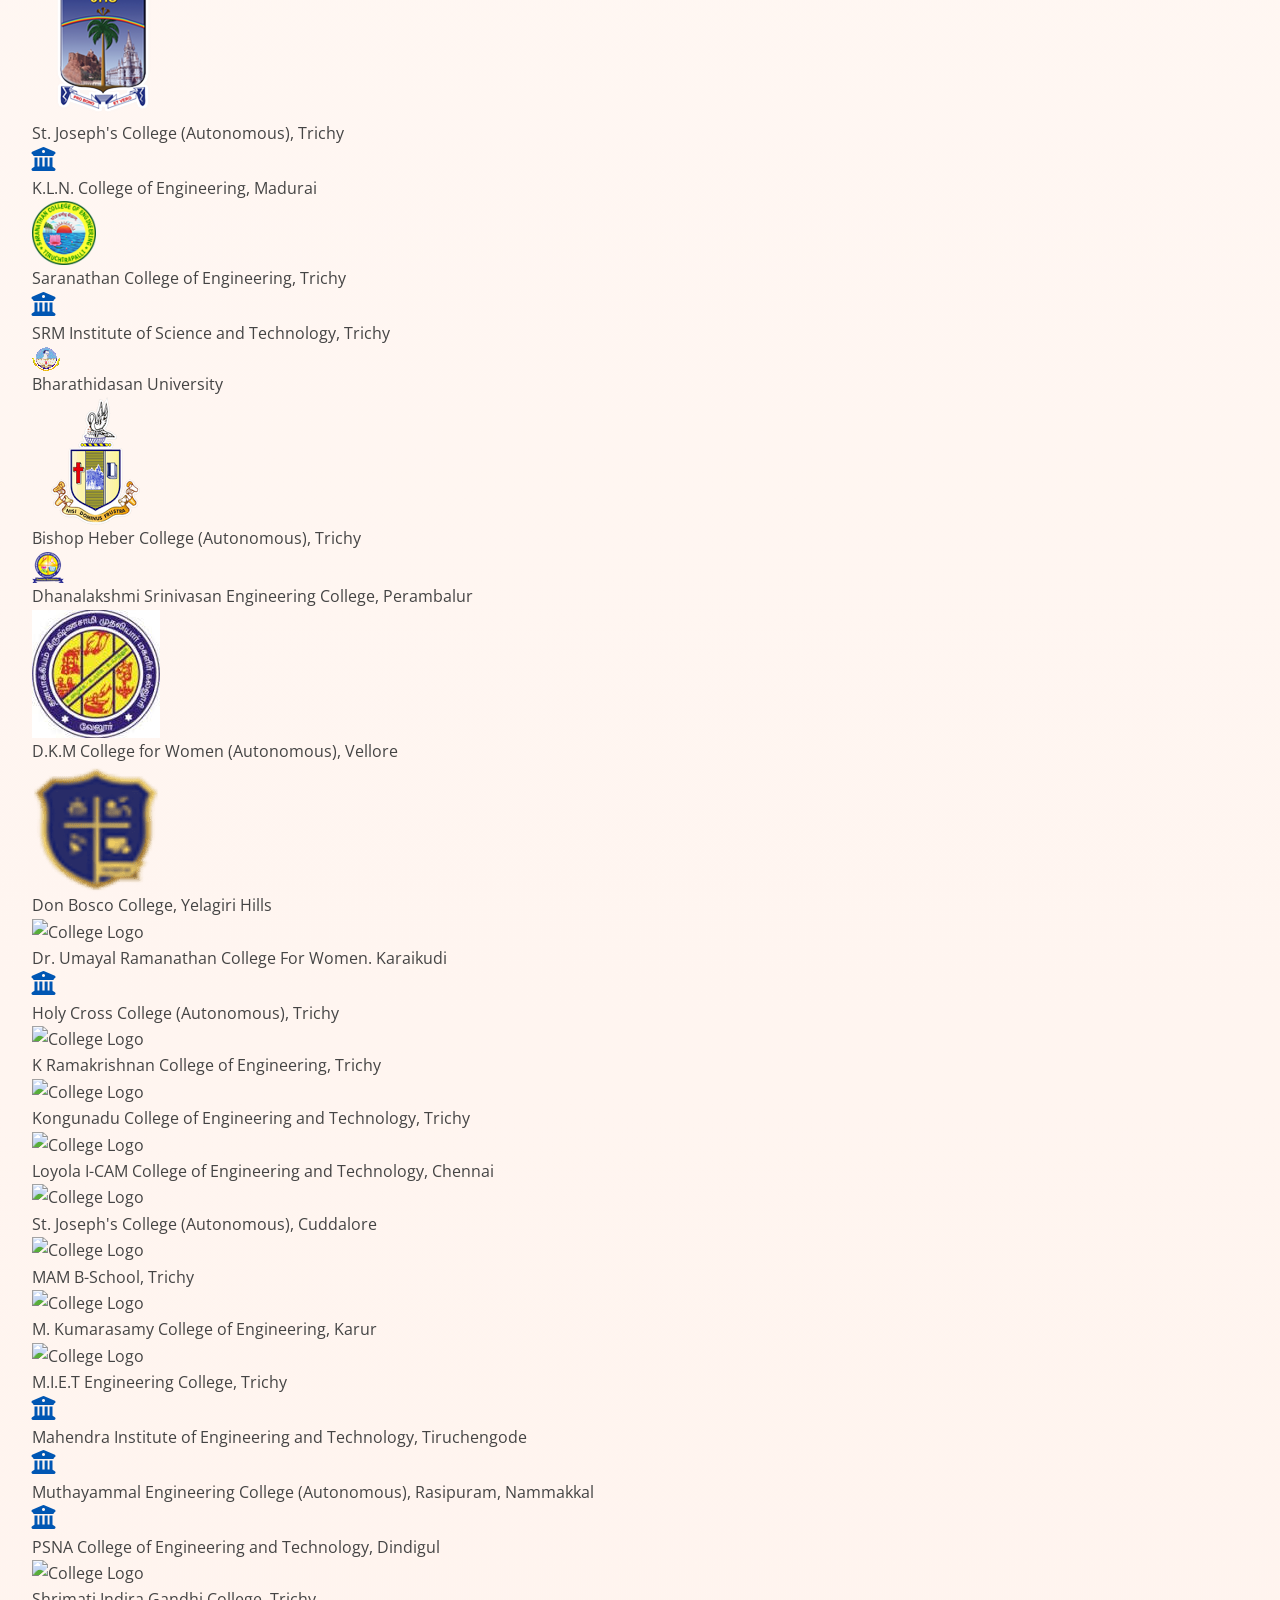
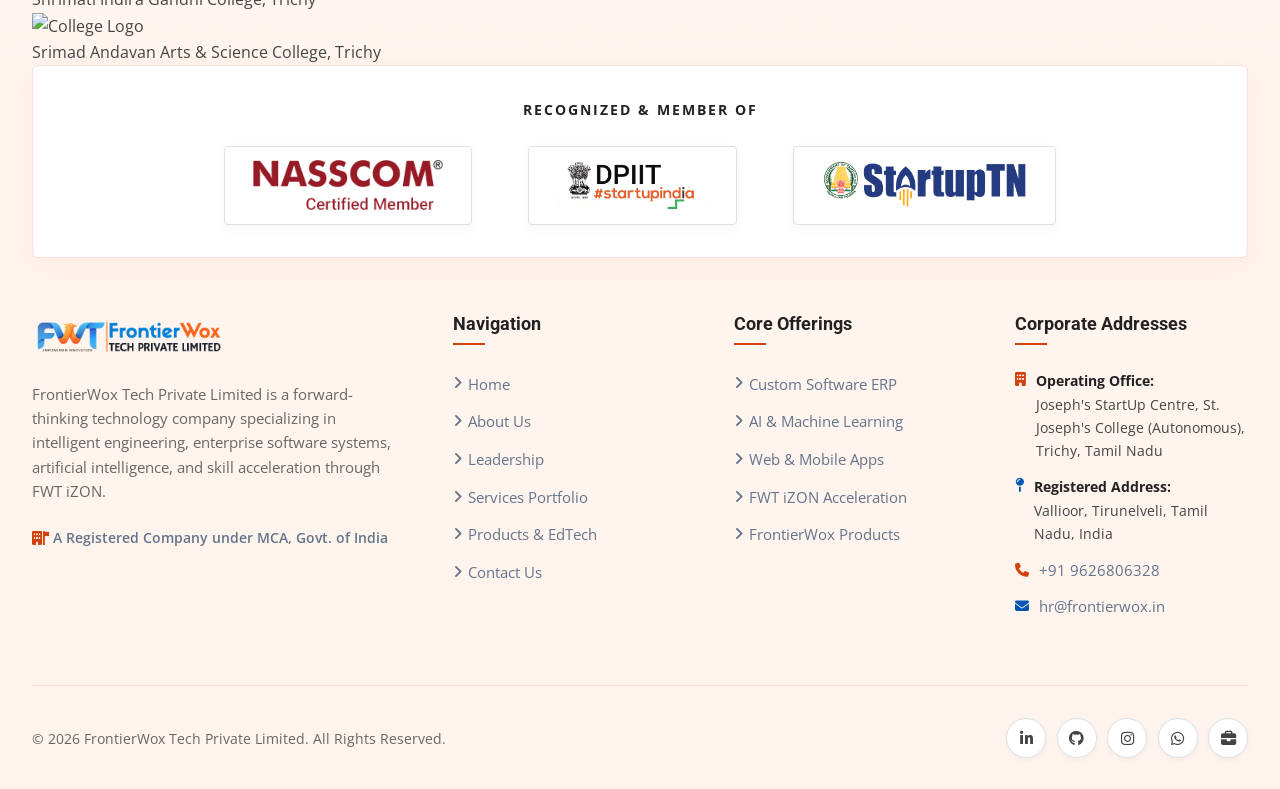
==== commit f08868fc: "Add files via upload" ====
--- a/index.html
+++ b/index.html
@@ -1,4 +1,4 @@
-<!DOCTYPE html>
+﻿<!DOCTYPE html>
 <html lang="en">
 <head>
   <meta charset="UTF-8">
@@ -64,6 +64,7 @@
             <li><a href="leadership.html" class="nav-link">Leadership</a></li>
             <li><a href="services.html" class="nav-link">Services</a></li>
             <li><a href="products.html" class="nav-link">Products & EdTech</a></li>
+            <li><a href="life.html" class="nav-link">Life at FWT</a></li>
             <li><a href="contact.html" class="nav-link">Contact Us</a></li>
           </ul>
           <div class="nav-actions">
@@ -83,68 +84,42 @@
   <section class="hero">
     <div class="cyber-grid-overlay"></div>
     <div class="container">
-      <div class="hero-grid">
-        <div class="hero-content">
-          <div class="cin-badge">
-            <i class="fas fa-building-flag"></i> A Registered Company under MCA, Govt. of India
-          </div>
-          <h1 class="hero-title">
-            Your Trusted Partner in AI, Software & <span class="gradient-text">Digital Transformation</span>
-          </h1>
-          <p class="hero-description">
-            FrontierWox Tech Private Limited is a consulting-led technology partner delivering enterprise software development, AI solutions, cloud infrastructure, and NASSCOM-aligned skill acceleration through FWT iZON.
-          </p>
-          <div class="hero-buttons">
-            <a href="services.html" class="btn btn-primary">
-              <i class="fas fa-cubes"></i> Explore Services
-            </a>
-            <a href="products.html" class="btn btn-orange">
-              <i class="fas fa-rocket"></i> FWT iZON & Products
-            </a>
-            <a href="contact.html" class="btn btn-outline-white">
-              <i class="fas fa-comments"></i> Partner With Us
-            </a>
-          </div>
-        </div>
-
-        <div class="hero-visual">
-          <div class="hero-glass-card">
-            <div style="display: flex; align-items: center; justify-content: space-between; margin-bottom: 1.5rem; border-bottom: 1px solid rgba(255,255,255,0.1); padding-bottom: 0.75rem;">
-              <span style="color: var(--sky-blue); font-weight: 700; font-family: 'Outfit'; font-size: 1.1rem;">
-                <i class="fas fa-microchip"></i> PERFORMANCE MATRIX
-              </span>
-              <span class="badge-tag orange" style="margin-bottom:0;">Proven Track Record</span>
-            </div>
-            <div class="tech-spec-grid">
-              <div class="tech-spec-item">
-                <div class="tech-spec-num">8+</div>
-                <div class="tech-spec-label">Enterprise Clients</div>
-              </div>
-              <div class="tech-spec-item">
-                <div class="tech-spec-num orange">100%</div>
-                <div class="tech-spec-label">Client Satisfaction</div>
-              </div>
-              <div class="tech-spec-item">
-                <div class="tech-spec-num orange">10</div>
-                <div class="tech-spec-label">Service Pillars</div>
-              </div>
-              <div class="tech-spec-item">
-                <div class="tech-spec-num">360°</div>
-                <div class="tech-spec-label">Digital Lifecycle</div>
-              </div>
-            </div>
-          </div>
+      <div class="hero-content" style="max-width: 900px; padding: 2rem 0;">
+        <div class="cin-badge" style="background: rgba(255, 255, 255, 0.1); border: 1px solid rgba(255, 255, 255, 0.2); color: #ffffff; margin-bottom: 2rem;">
+          <i class="fas fa-building-flag" style="color: var(--orange);"></i> A Registered Company under MCA, Govt. of India
+        </div>
+        <h1 class="hero-title" style="color: #ffffff; line-height: 1.2; margin-bottom: 1.5rem; font-size: clamp(2.2rem, 4vw, 3.5rem);">
+          <span style="color: var(--sky-blue);">Your</span> <span style="color: var(--orange);">Trusted</span> <span style="color: var(--sky-blue);">Partner</span> 
+          <br>
+          <span style="color: var(--orange);">In</span> <span style="color: var(--sky-blue);">Enterprise</span> <span style="color: var(--orange);">Digital</span> <span style="color: var(--sky-blue);">Transformation</span>
+        </h1>
+        <p class="hero-description" style="color: #dce1e6; font-size: 1.15rem; max-width: 85%; margin-bottom: 2.5rem;">
+          FrontierWox Tech Private Limited is a consulting-led technology partner delivering enterprise software development, intelligent scalable solutions, and comprehensive IT consulting engineered for global impact.
+        </p>
+        <div class="hero-buttons">
+          <a href="services.html" class="btn btn-primary" style="background: var(--sky-blue); color: #fff; border-color: var(--sky-blue); padding: 0.9rem 2.2rem; font-size: 1.05rem;">
+            <i class="fas fa-cubes"></i> Explore Services
+          </a>
+          <a href="contact.html" class="btn btn-orange" style="background: var(--orange); color: #fff; border-color: var(--orange); padding: 0.9rem 2.2rem; font-size: 1.05rem;">
+            <i class="fas fa-handshake"></i> Partner With Us
+          </a>
         </div>
       </div>
     </div>
   </section>
+
 
   <!-- CORE CAPABILITIES GRID -->
   <section class="section-padding" style="background: var(--surface-white);">
     <div class="container">
       <div class="section-title-wrap">
-        <span class="badge-tag"><i class="fas fa-layer-group"></i> Core Capabilities</span>
-        <h2 class="section-title">Architecting Next-Generation Digital Ecosystems</h2>
+        <span class="badge-tag" style="background: rgba(0, 128, 217, 0.08); border: 1px solid rgba(0, 128, 217, 0.2); color: var(--sky-blue);"><i class="fas fa-layer-group" style="color: var(--orange);"></i> Core Capabilities</span>
+        <h2 class="section-title">
+          <span style="color: var(--sky-blue);">Architecting</span> 
+          <span style="color: var(--orange);">Next-Generation</span> 
+          <span style="color: var(--sky-blue);">Digital</span> 
+          <span style="color: var(--orange);">Ecosystems</span>
+        </h2>
         <p class="section-subtitle">Combining strategic technology insight, engineering rigor, and user-centered design to solve complex business and institutional challenges.</p>
       </div>
 
@@ -231,7 +206,7 @@
             </div>
           </div>
           <a href="products.html#izon" class="btn btn-orange">
-            <i class="fas fa-arrow-right"></i> Explore FWT iZON (izone.frontierwox.in)
+            <i class="fas fa-arrow-right"></i> Explore FWT iZON (izon.frontierwox.in)
           </a>
         </div>
 
@@ -268,8 +243,15 @@
   <section class="section-padding" style="background: var(--bg-light);">
     <div class="container">
       <div class="section-title-wrap">
-        <span class="badge-tag orange"><i class="fas fa-trophy"></i> Corporate Ecosystem</span>
-        <h2 class="section-title">Built on Trust, Governance & Innovation</h2>
+        <span class="badge-tag" style="background: rgba(247, 100, 28, 0.08); border: 1px solid rgba(247, 100, 28, 0.2); color: var(--orange);"><i class="fas fa-trophy" style="color: var(--sky-blue);"></i> Corporate Ecosystem</span>
+        <h2 class="section-title">
+          <span style="color: var(--sky-blue);">Built</span> 
+          <span style="color: var(--orange);">on</span> 
+          <span style="color: var(--sky-blue);">Trust,</span> 
+          <span style="color: var(--orange);">Governance</span> 
+          <span style="color: var(--sky-blue);">&amp;</span> 
+          <span style="color: var(--orange);">Innovation</span>
+        </h2>
         <p class="section-subtitle">Operating from Trichy and Tirunelveli, Tamil Nadu, delivering technology excellence across global boundaries.</p>
       </div>
 
@@ -296,17 +278,25 @@
   </section>
 
   <!-- CALL TO ACTION BANNER -->
-  <section class="section-padding" style="background: linear-gradient(135deg, var(--sky-blue) 0%, #0284c7 100%); color: #ffffff; text-align: center;">
-    <div class="container">
-      <h2 style="color: #ffffff; font-size: 2.5rem; margin-bottom: 1rem;">Join us today for a innovative transformation</h2>
-      <p style="font-size: 1.15rem; max-width: 700px; margin: 0 auto 2rem auto; color: rgba(255,255,255,0.9);">
+  <section class="section-padding" style="background: var(--surface-white); text-align: center; border-top: 1px solid var(--border-light);">
+    <div class="container">
+      <h2 style="font-size: 2.5rem; margin-bottom: 1rem;">
+        <span style="color: var(--sky-blue);">Join</span> 
+        <span style="color: var(--orange);">us</span> 
+        <span style="color: var(--sky-blue);">today</span> 
+        <span style="color: var(--orange);">for</span> 
+        <span style="color: var(--sky-blue);">an</span> 
+        <span style="color: var(--orange);">innovative</span> 
+        <span style="color: var(--sky-blue);">transformation</span>
+      </h2>
+      <p style="font-size: 1.15rem; max-width: 700px; margin: 0 auto 2rem auto; color: var(--text-main);">
         Partner with FrontierWox Tech for enterprise software engineering, AI solutions, or institutional skill development programs.
       </p>
       <div style="display: flex; justify-content: center; gap: 1rem; flex-wrap: wrap;">
         <a href="contact.html" class="btn btn-orange" style="font-size: 1.1rem; padding: 1rem 2rem;">
           <i class="fas fa-paper-plane"></i> Initiate Collaboration
         </a>
-        <a href="services.html" class="btn btn-outline-white" style="font-size: 1.1rem; padding: 1rem 2rem;">
+        <a href="services.html" class="btn btn-primary" style="font-size: 1.1rem; padding: 1rem 2rem; background: var(--sky-blue); color: #fff; border: 1px solid var(--sky-blue);">
           <i class="fas fa-layer-group"></i> View Services Portfolio
         </a>
       </div>
@@ -316,6 +306,65 @@
   <!-- FOOTER -->
   <footer class="footer">
     <div class="container">
+      <!-- COLLEGE PARTNERS MARQUEE -->
+<div style="background: #ffffff; padding: 2rem 0 0 0; text-align: center;">
+  <h5 style="font-family: 'Rajdhani', sans-serif; font-size: 1.1rem; font-weight: 700; color: var(--navy-dark); letter-spacing: 1px; text-transform: uppercase; margin-bottom: 0;">Our Partnered Colleges for Internship and Training with Us</h5>
+</div>
+<div class="college-marquee-container">
+  <div class="college-marquee-content">    <div class="college-card"><img src="logo_1.png" class="college-logo-img" alt="College Logo"><div class="college-name">Jamal Mohamed College (Autonomous), Trichy</div></div>
+    <div class="college-card"><img src="logo_2.png" class="college-logo-img" alt="College Logo"><div class="college-name">St. Joseph's College (Autonomous), Trichy</div></div>
+    <div class="college-card"><i class="fas fa-university college-logo-img" style="font-size: 1.5rem; color: var(--sky-blue);"></i><div class="college-name">K.L.N. College of Engineering, Madurai</div></div>
+    <div class="college-card"><img src="logo_4.png" class="college-logo-img" alt="College Logo"><div class="college-name">Saranathan College of Engineering, Trichy</div></div>
+    <div class="college-card"><i class="fas fa-university college-logo-img" style="font-size: 1.5rem; color: var(--sky-blue);"></i><div class="college-name">SRM Institute of Science and Technology, Trichy</div></div>
+    <div class="college-card"><img src="logo_6.png" class="college-logo-img" alt="College Logo"><div class="college-name">Bharathidasan University</div></div>
+    <div class="college-card"><img src="logo_7.png" class="college-logo-img" alt="College Logo"><div class="college-name">Bishop Heber College (Autonomous), Trichy</div></div>
+    <div class="college-card"><img src="logo_8.png" class="college-logo-img" alt="College Logo"><div class="college-name">Dhanalakshmi Srinivasan Engineering College, Perambalur</div></div>
+    <div class="college-card"><img src="logo_9.png" class="college-logo-img" alt="College Logo"><div class="college-name">D.K.M College for Women (Autonomous), Vellore</div></div>
+    <div class="college-card"><img src="logo_10.png" class="college-logo-img" alt="College Logo"><div class="college-name">Don Bosco College, Yelagiri Hills</div></div>
+    <div class="college-card"><img src="logo_11.png" class="college-logo-img" alt="College Logo"><div class="college-name">Dr. Umayal Ramanathan College For Women. Karaikudi </div></div>
+    <div class="college-card"><i class="fas fa-university college-logo-img" style="font-size: 1.5rem; color: var(--sky-blue);"></i><div class="college-name">Holy Cross College (Autonomous), Trichy</div></div>
+    <div class="college-card"><img src="logo_13.png" class="college-logo-img" alt="College Logo"><div class="college-name">K Ramakrishnan College of Engineering, Trichy</div></div>
+    <div class="college-card"><img src="logo_14.png" class="college-logo-img" alt="College Logo"><div class="college-name">Kongunadu College of Engineering and Technology, Trichy</div></div>
+    <div class="college-card"><img src="logo_15.png" class="college-logo-img" alt="College Logo"><div class="college-name">Loyola I-CAM College of Engineering and Technology, Chennai</div></div>
+    <div class="college-card"><img src="logo_16.png" class="college-logo-img" alt="College Logo"><div class="college-name">St. Joseph's College (Autonomous), Cuddalore</div></div>
+    <div class="college-card"><img src="logo_17.png" class="college-logo-img" alt="College Logo"><div class="college-name">MAM B-School, Trichy</div></div>
+    <div class="college-card"><img src="logo_18.png" class="college-logo-img" alt="College Logo"><div class="college-name">M. Kumarasamy College of Engineering, Karur</div></div>
+    <div class="college-card"><img src="logo_19.png" class="college-logo-img" alt="College Logo"><div class="college-name">M.I.E.T Engineering College, Trichy</div></div>
+    <div class="college-card"><i class="fas fa-university college-logo-img" style="font-size: 1.5rem; color: var(--sky-blue);"></i><div class="college-name">Mahendra Institute of Engineering and Technology, Tiruchengode</div></div>
+    <div class="college-card"><i class="fas fa-university college-logo-img" style="font-size: 1.5rem; color: var(--sky-blue);"></i><div class="college-name">Muthayammal Engineering College (Autonomous), Rasipuram, Nammakkal</div></div>
+    <div class="college-card"><i class="fas fa-university college-logo-img" style="font-size: 1.5rem; color: var(--sky-blue);"></i><div class="college-name">PSNA College of Engineering and Technology, Dindigul</div></div>
+    <div class="college-card"><img src="logo_23.png" class="college-logo-img" alt="College Logo"><div class="college-name">Shrimati Indira Gandhi College, Trichy</div></div>
+    <div class="college-card"><img src="logo_24.png" class="college-logo-img" alt="College Logo"><div class="college-name">Srimad Andavan Arts & Science College, Trichy</div></div>
+    <div class="college-card"><img src="logo_1.png" class="college-logo-img" alt="College Logo"><div class="college-name">Jamal Mohamed College (Autonomous), Trichy</div></div>
+    <div class="college-card"><img src="logo_2.png" class="college-logo-img" alt="College Logo"><div class="college-name">St. Joseph's College (Autonomous), Trichy</div></div>
+    <div class="college-card"><i class="fas fa-university college-logo-img" style="font-size: 1.5rem; color: var(--sky-blue);"></i><div class="college-name">K.L.N. College of Engineering, Madurai</div></div>
+    <div class="college-card"><img src="logo_4.png" class="college-logo-img" alt="College Logo"><div class="college-name">Saranathan College of Engineering, Trichy</div></div>
+    <div class="college-card"><i class="fas fa-university college-logo-img" style="font-size: 1.5rem; color: var(--sky-blue);"></i><div class="college-name">SRM Institute of Science and Technology, Trichy</div></div>
+    <div class="college-card"><img src="logo_6.png" class="college-logo-img" alt="College Logo"><div class="college-name">Bharathidasan University</div></div>
+    <div class="college-card"><img src="logo_7.png" class="college-logo-img" alt="College Logo"><div class="college-name">Bishop Heber College (Autonomous), Trichy</div></div>
+    <div class="college-card"><img src="logo_8.png" class="college-logo-img" alt="College Logo"><div class="college-name">Dhanalakshmi Srinivasan Engineering College, Perambalur</div></div>
+    <div class="college-card"><img src="logo_9.png" class="college-logo-img" alt="College Logo"><div class="college-name">D.K.M College for Women (Autonomous), Vellore</div></div>
+    <div class="college-card"><img src="logo_10.png" class="college-logo-img" alt="College Logo"><div class="college-name">Don Bosco College, Yelagiri Hills</div></div>
+    <div class="college-card"><img src="logo_11.png" class="college-logo-img" alt="College Logo"><div class="college-name">Dr. Umayal Ramanathan College For Women. Karaikudi </div></div>
+    <div class="college-card"><i class="fas fa-university college-logo-img" style="font-size: 1.5rem; color: var(--sky-blue);"></i><div class="college-name">Holy Cross College (Autonomous), Trichy</div></div>
+    <div class="college-card"><img src="logo_13.png" class="college-logo-img" alt="College Logo"><div class="college-name">K Ramakrishnan College of Engineering, Trichy</div></div>
+    <div class="college-card"><img src="logo_14.png" class="college-logo-img" alt="College Logo"><div class="college-name">Kongunadu College of Engineering and Technology, Trichy</div></div>
+    <div class="college-card"><img src="logo_15.png" class="college-logo-img" alt="College Logo"><div class="college-name">Loyola I-CAM College of Engineering and Technology, Chennai</div></div>
+    <div class="college-card"><img src="logo_16.png" class="college-logo-img" alt="College Logo"><div class="college-name">St. Joseph's College (Autonomous), Cuddalore</div></div>
+    <div class="college-card"><img src="logo_17.png" class="college-logo-img" alt="College Logo"><div class="college-name">MAM B-School, Trichy</div></div>
+    <div class="college-card"><img src="logo_18.png" class="college-logo-img" alt="College Logo"><div class="college-name">M. Kumarasamy College of Engineering, Karur</div></div>
+    <div class="college-card"><img src="logo_19.png" class="college-logo-img" alt="College Logo"><div class="college-name">M.I.E.T Engineering College, Trichy</div></div>
+    <div class="college-card"><i class="fas fa-university college-logo-img" style="font-size: 1.5rem; color: var(--sky-blue);"></i><div class="college-name">Mahendra Institute of Engineering and Technology, Tiruchengode</div></div>
+    <div class="college-card"><i class="fas fa-university college-logo-img" style="font-size: 1.5rem; color: var(--sky-blue);"></i><div class="college-name">Muthayammal Engineering College (Autonomous), Rasipuram, Nammakkal</div></div>
+    <div class="college-card"><i class="fas fa-university college-logo-img" style="font-size: 1.5rem; color: var(--sky-blue);"></i><div class="college-name">PSNA College of Engineering and Technology, Dindigul</div></div>
+    <div class="college-card"><img src="logo_23.png" class="college-logo-img" alt="College Logo"><div class="college-name">Shrimati Indira Gandhi College, Trichy</div></div>
+    <div class="college-card"><img src="logo_24.png" class="college-logo-img" alt="College Logo"><div class="college-name">Srimad Andavan Arts & Science College, Trichy</div></div>
+  </div>
+</div>
+<!-- END COLLEGE PARTNERS MARQUEE -->
+
+
+
       <div class="footer-recognitions">
         <div class="recognition-title">Recognized & Member Of</div>
         <div class="recognition-logos">
@@ -410,3 +459,8 @@
   <script src="script.js"></script>
 </body>
 </html>
+
+
+
+
+
--- a/style.css
+++ b/style.css
@@ -4,44 +4,44 @@
    Enhanced: Full Mobile-First Responsiveness, Rich Animations, Premium UI/UX
    ========================================================================== */
 
-@import url('https://fonts.googleapis.com/css2?family=Inter:wght@300;400;500;600;700&family=Outfit:wght@400;500;600;700;800;900&display=swap');
+@import url('https://fonts.googleapis.com/css2?family=Open+Sans:wght@300;400;500;600;700&family=Roboto:wght@400;500;700;900&display=swap');
 
 /* ============================================================
    CSS CUSTOM PROPERTIES
    ============================================================ */
 :root {
-  --sky-blue: #27b4fb;
-  --sky-blue-rgb: 39, 180, 251;
-  --sky-blue-light: #e0f4ff;
-  --orange: #eb4d1c;
-  --orange-rgb: 235, 77, 28;
-  --orange-light: #fff0eb;
-  --navy-dark: #0a0f1d;
-  --navy-card: #12192c;
-  --navy-light: #1a233a;
-
-  --bg-light: #f8fafc;
+  --sky-blue: #0056b3;
+  --sky-blue-rgb: 0, 86, 179;
+  --sky-blue-light: #e6f0fa;
+  --orange: #d1410c;
+  --orange-rgb: 209, 65, 12;
+  --orange-light: #fae9e2;
+  --navy-dark: #041e42;
+  --navy-card: #0a254d;
+  --navy-light: #123261;
+
+  --bg-light: #f4f7f9;
   --surface-white: #ffffff;
 
-  --text-dark: #0f172a;
-  --text-main: #334155;
-  --text-muted: #64748b;
-  --text-light: #f1f5f9;
-
-  --border-light: #e2e8f0;
-  --border-glow: rgba(39, 180, 251, 0.3);
-  --border-orange-glow: rgba(235, 77, 28, 0.3);
-
-  --shadow-sm: 0 2px 8px rgba(0,0,0,0.06);
-  --shadow-md: 0 10px 30px -10px rgba(10, 15, 29, 0.1);
-  --shadow-lg: 0 20px 50px -15px rgba(10, 15, 29, 0.15);
-  --shadow-glow: 0 0 30px rgba(39, 180, 251, 0.22);
-  --shadow-orange-glow: 0 0 30px rgba(235, 77, 28, 0.22);
-
-  --radius-sm: 6px;
-  --radius-md: 12px;
-  --radius-lg: 20px;
-  --radius-xl: 28px;
+  --text-dark: #222222;
+  --text-main: #444444;
+  --text-muted: #666666;
+  --text-light: #f8f9fa;
+
+  --border-light: #dce1e6;
+  --border-glow: rgba(0, 86, 179, 0.15);
+  --border-orange-glow: rgba(209, 65, 12, 0.15);
+
+  --shadow-sm: 0 1px 3px rgba(0,0,0,0.08);
+  --shadow-md: 0 4px 10px rgba(0, 0, 0, 0.05);
+  --shadow-lg: 0 8px 24px rgba(0, 0, 0, 0.08);
+  --shadow-glow: 0 4px 12px rgba(0, 0, 0, 0.06);
+  --shadow-orange-glow: 0 4px 12px rgba(0, 0, 0, 0.06);
+
+  --radius-sm: 2px;
+  --radius-md: 4px;
+  --radius-lg: 6px;
+  --radius-xl: 8px;
   --radius-full: 9999px;
 
   --transition-fast: 0.2s cubic-bezier(0.4, 0, 0.2, 1);
@@ -68,17 +68,18 @@
 }
 
 body {
-  font-family: 'Inter', system-ui, -apple-system, sans-serif;
+  font-family: 'Open Sans', Arial, sans-serif;
   color: var(--text-main);
   background-color: var(--bg-light);
   line-height: 1.65;
   overflow-x: hidden;
   -webkit-font-smoothing: antialiased;
   -moz-osx-font-smoothing: grayscale;
+  animation: fadeIn 0.4s ease-out both;
 }
 
 h1, h2, h3, h4, h5, h6 {
-  font-family: 'Outfit', sans-serif;
+  font-family: 'Roboto', 'Segoe UI', sans-serif;
   color: var(--text-dark);
   font-weight: 700;
   line-height: 1.25;
@@ -361,10 +362,9 @@
 }
 
 .btn-outline-white {
-  background: rgba(255, 255, 255, 0.05);
-  border: 1.5px solid rgba(255, 255, 255, 0.25);
+  background: transparent;
+  border: 1.5px solid rgba(255, 255, 255, 0.4);
   color: #ffffff;
-  backdrop-filter: blur(10px);
 }
 
 .btn-outline-white:hover {
@@ -595,16 +595,14 @@
 .header {
   position: relative;
   width: 100%;
-  background: rgba(255, 255, 255, 0.94);
-  backdrop-filter: blur(20px);
-  -webkit-backdrop-filter: blur(20px);
-  border-bottom: 1px solid rgba(226, 232, 240, 0.8);
+  background: #ffffff;
+  border-bottom: 1px solid #e2e8f0;
   transition: all 0.35s cubic-bezier(0.4, 0, 0.2, 1);
 }
 
 .header.scrolled,
 .header-wrapper.scrolled .header {
-  background: rgba(255, 255, 255, 0.98);
+  background: #ffffff;
   box-shadow: 0 4px 25px rgba(0, 0, 0, 0.09);
 }
 
@@ -708,11 +706,10 @@
   display: none;
   position: fixed;
   inset: 0;
-  background: rgba(10, 15, 29, 0.5);
+  background: #041e42;
   z-index: 998;
   opacity: 0;
   transition: opacity var(--transition-normal);
-  backdrop-filter: blur(3px);
 }
 
 .nav-overlay.active {
@@ -842,11 +839,7 @@
   padding-top: clamp(165px, 23vw, 215px);
   padding-bottom: clamp(60px, 10vw, 100px);
   background-color: var(--navy-dark);
-  background-image:
-    radial-gradient(circle at 85% 15%, rgba(39, 180, 251, 0.2) 0%, transparent 50%),
-    radial-gradient(circle at 15% 85%, rgba(235, 77, 28, 0.16) 0%, transparent 50%),
-    linear-gradient(180deg, rgba(10, 15, 29, 0.88) 0%, rgba(10, 15, 29, 0.96) 100%),
-    url('bg.jpg');
+  background-image: url('bg.jpg');
   background-size: cover;
   background-position: center;
   background-attachment: fixed;
@@ -857,23 +850,12 @@
 
 /* Grid overlay */
 .cyber-grid-overlay {
-  position: absolute;
-  inset: 0;
-  background-image:
-    linear-gradient(rgba(39, 180, 251, 0.04) 1px, transparent 1px),
-    linear-gradient(90deg, rgba(39, 180, 251, 0.04) 1px, transparent 1px);
-  background-size: 48px 48px;
-  pointer-events: none;
-  animation: fadeIn 1.5s ease;
+  display: none !important;
 }
 
 /* Animated orbs */
 .hero-orb {
-  position: absolute;
-  border-radius: 50%;
-  filter: blur(80px);
-  pointer-events: none;
-  animation: float 8s ease-in-out infinite;
+  display: none !important;
 }
 
 .hero-orb-1 {
@@ -915,17 +897,15 @@
 .cin-badge {
   display: inline-flex;
   align-items: center;
-  gap: 0.6rem;
-  padding: 0.45rem 1.2rem;
-  background: rgba(39, 180, 251, 0.12);
-  border: 1px solid rgba(39, 180, 251, 0.35);
-  color: var(--sky-blue);
+  gap: 0.5rem;
+  padding: 0.35rem 1rem;
+  background: #ffffff1a;
+  border: 1px solid #ffffff33;
+  color: #ffffff;
   font-size: 0.875rem;
   font-weight: 600;
   border-radius: var(--radius-full);
   margin-bottom: 1.5rem;
-  backdrop-filter: blur(8px);
-  animation: pulse-glow 3s infinite;
 }
 
 .cin-badge i { color: var(--orange); }
@@ -974,12 +954,11 @@
 
 /* Hero Glass Card */
 .hero-glass-card {
-  background: rgba(18, 25, 44, 0.75);
-  border: 1px solid rgba(39, 180, 251, 0.28);
+  background: var(--navy-card);
+  border: 1px solid var(--border-light);
   border-radius: var(--radius-lg);
   padding: clamp(1.5rem, 4vw, 2.5rem);
-  backdrop-filter: blur(20px);
-  box-shadow: 0 25px 60px rgba(0, 0, 0, 0.45);
+  box-shadow: var(--shadow-lg);
   position: relative;
   overflow: hidden;
   animation: scaleIn 0.9s 0.2s ease both;
@@ -1991,3 +1970,80 @@
     transform: none !important;
   }
 }
+
+/* ============================================================
+   NEW LAYOUT GRIDS & SERVICE LOGO BOX
+   ============================================================ */
+.journey-grid, .vision-grid {
+  display: grid;
+  align-items: center;
+}
+.journey-grid {
+  grid-template-columns: 1.1fr 0.9fr;
+  gap: 3.5rem;
+}
+.vision-grid {
+  grid-template-columns: 1fr 1fr;
+  gap: 2.5rem;
+}
+
+@media (max-width: 991px) {
+  .journey-grid, .vision-grid {
+    grid-template-columns: 1fr;
+    gap: 2rem;
+  }
+  .journey-grid > div:nth-child(2) {
+    order: -1;
+  }
+}
+
+.service-logo-box {
+  width: 72px;
+  height: 72px;
+  border-radius: 16px;
+  background: linear-gradient(135deg, rgba(39,180,251,0.12) 0%, rgba(39,180,251,0.02) 100%);
+  border: 1px solid rgba(39,180,251,0.25);
+  box-shadow: 0 8px 24px rgba(39, 180, 251, 0.1), inset 0 2px 4px rgba(255,255,255,0.2);
+  color: var(--sky-blue);
+  display: flex;
+  align-items: center;
+  justify-content: center;
+  font-size: 2.1rem;
+  margin-bottom: 1.5rem;
+  transition: all 0.4s cubic-bezier(0.34, 1.56, 0.64, 1);
+  position: relative;
+  overflow: hidden;
+  flex-shrink: 0;
+}
+
+.service-logo-box::before {
+  content: '';
+  position: absolute;
+  top: -50%; left: -50%; width: 200%; height: 200%;
+  background: radial-gradient(circle, rgba(255,255,255,0.4) 0%, transparent 60%);
+  opacity: 0;
+  transition: opacity 0.4s ease;
+  pointer-events: none;
+}
+
+.card:hover .service-logo-box {
+  transform: translateY(-8px) scale(1.05);
+  box-shadow: 0 12px 30px rgba(39, 180, 251, 0.25), inset 0 2px 4px rgba(255,255,255,0.4);
+  border-color: rgba(39,180,251,0.5);
+}
+
+.card:hover .service-logo-box::before {
+  opacity: 0.15;
+}
+
+.service-logo-box.orange {
+  background: linear-gradient(135deg, rgba(235,77,28,0.12) 0%, rgba(235,77,28,0.02) 100%);
+  border: 1px solid rgba(235,77,28,0.25);
+  box-shadow: 0 8px 24px rgba(235, 77, 28, 0.1), inset 0 2px 4px rgba(255,255,255,0.2);
+  color: var(--orange);
+}
+
+.card:hover .service-logo-box.orange {
+  box-shadow: 0 12px 30px rgba(235, 77, 28, 0.25), inset 0 2px 4px rgba(255,255,255,0.4);
+  border-color: rgba(235,77,28,0.5);
+}
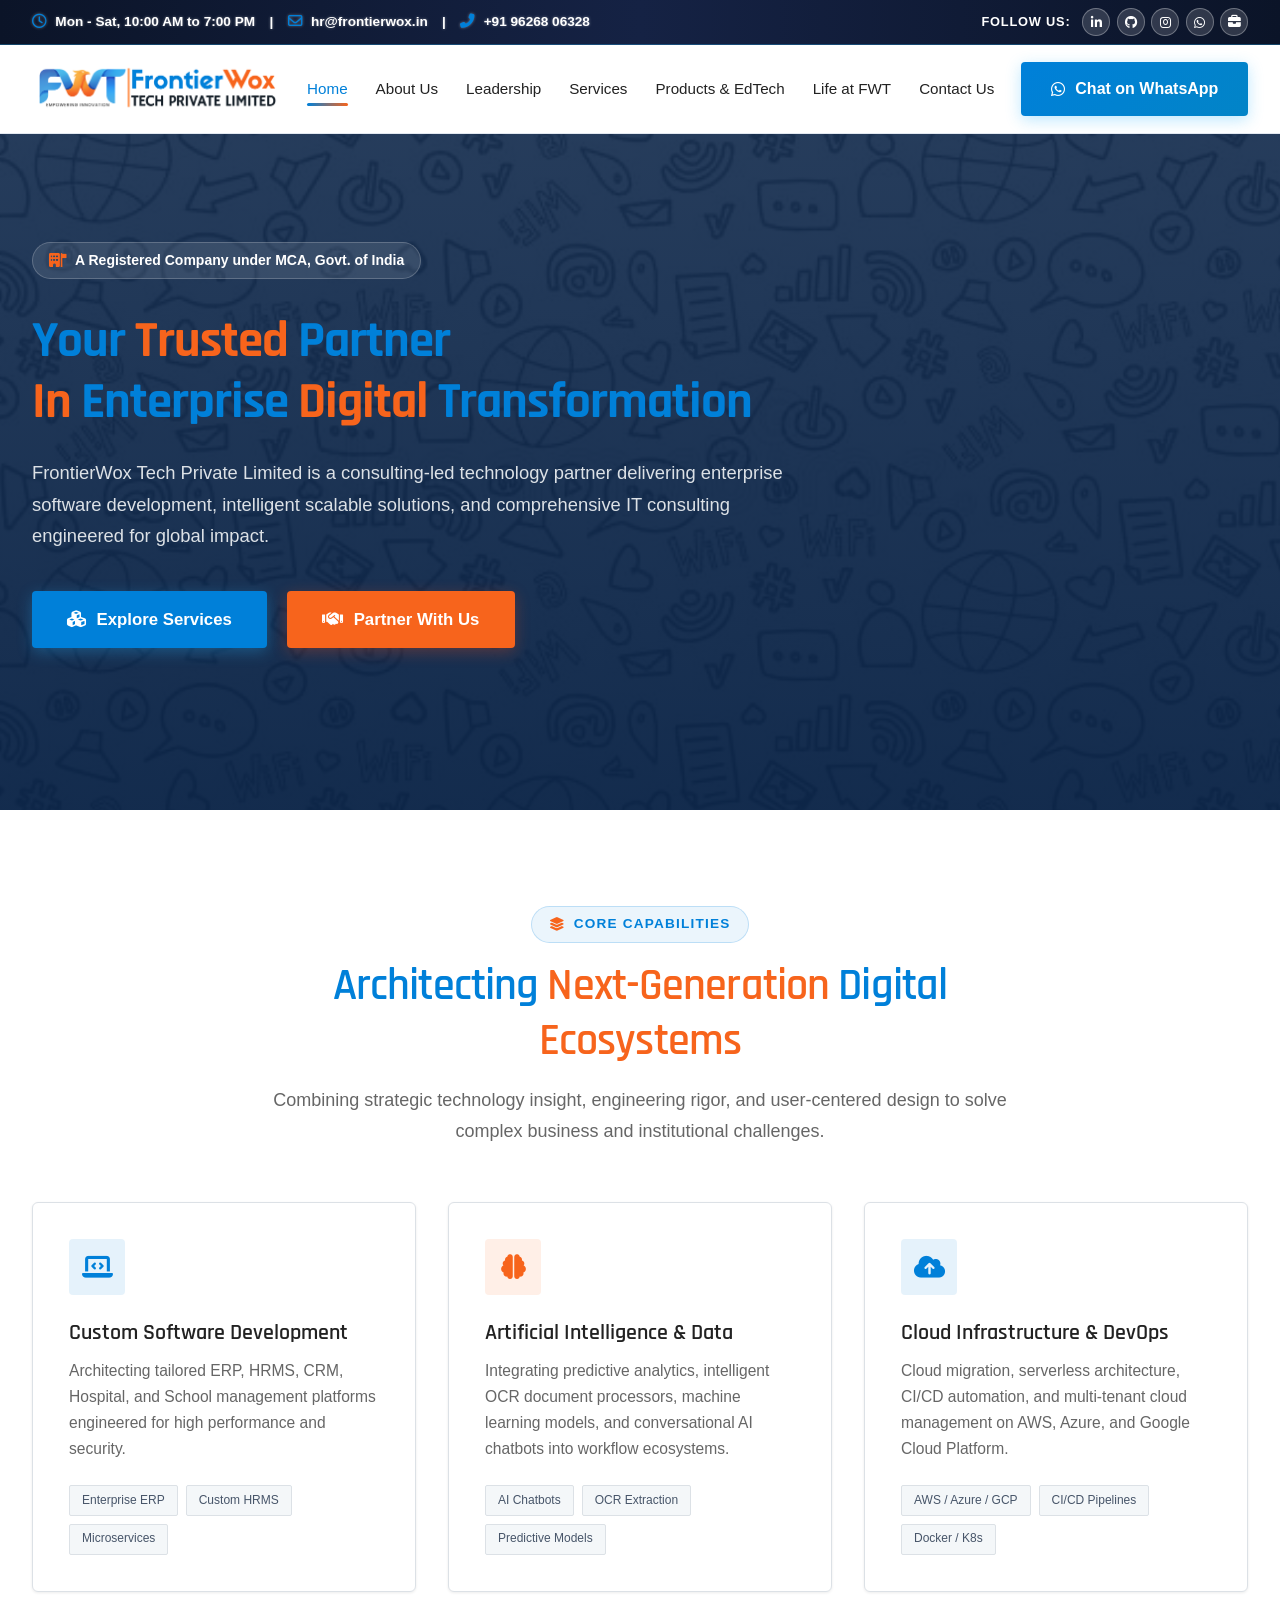
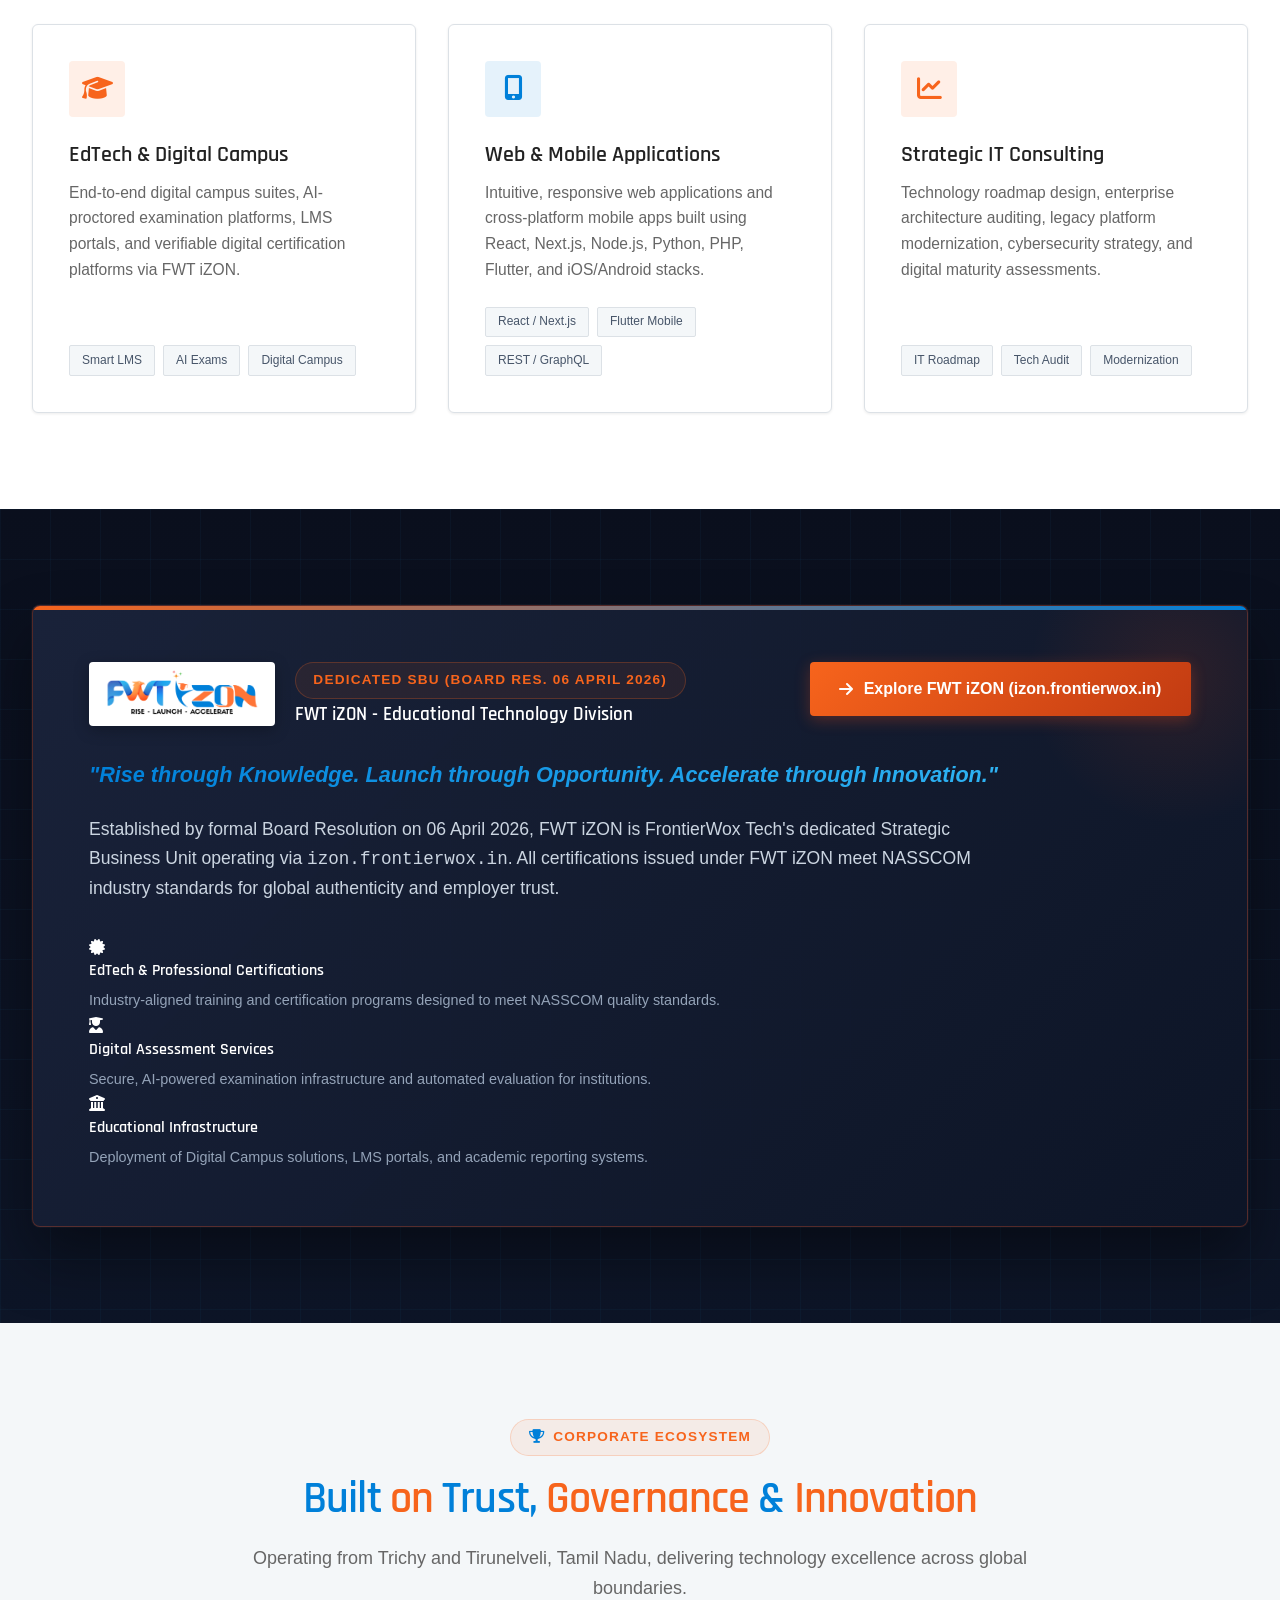
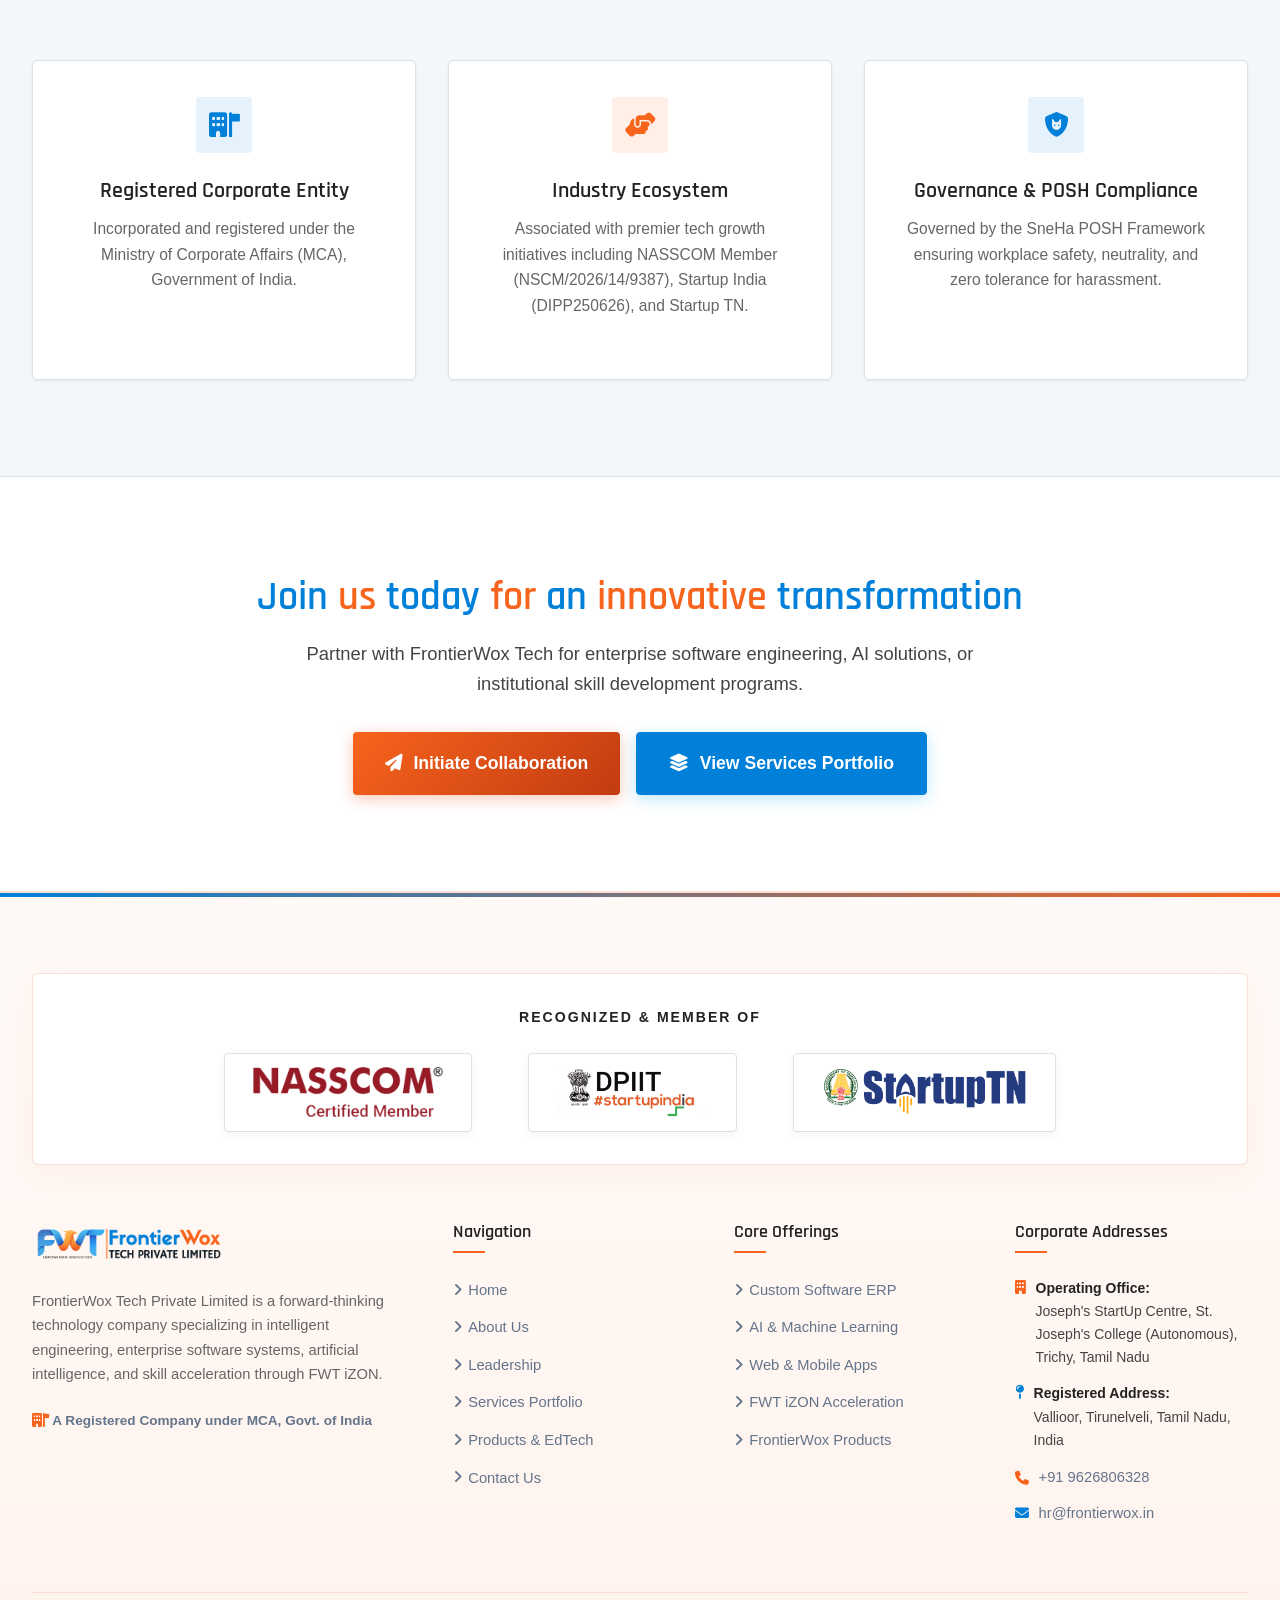
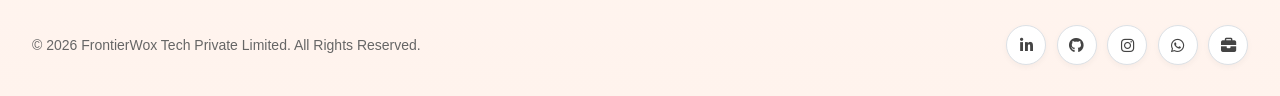
==== commit 6580e623: "Add files via upload" ====
--- a/index.html
+++ b/index.html
@@ -306,65 +306,6 @@
   <!-- FOOTER -->
   <footer class="footer">
     <div class="container">
-      <!-- COLLEGE PARTNERS MARQUEE -->
-<div style="background: #ffffff; padding: 2rem 0 0 0; text-align: center;">
-  <h5 style="font-family: 'Rajdhani', sans-serif; font-size: 1.1rem; font-weight: 700; color: var(--navy-dark); letter-spacing: 1px; text-transform: uppercase; margin-bottom: 0;">Our Partnered Colleges for Internship and Training with Us</h5>
-</div>
-<div class="college-marquee-container">
-  <div class="college-marquee-content">    <div class="college-card"><img src="logo_1.png" class="college-logo-img" alt="College Logo"><div class="college-name">Jamal Mohamed College (Autonomous), Trichy</div></div>
-    <div class="college-card"><img src="logo_2.png" class="college-logo-img" alt="College Logo"><div class="college-name">St. Joseph's College (Autonomous), Trichy</div></div>
-    <div class="college-card"><i class="fas fa-university college-logo-img" style="font-size: 1.5rem; color: var(--sky-blue);"></i><div class="college-name">K.L.N. College of Engineering, Madurai</div></div>
-    <div class="college-card"><img src="logo_4.png" class="college-logo-img" alt="College Logo"><div class="college-name">Saranathan College of Engineering, Trichy</div></div>
-    <div class="college-card"><i class="fas fa-university college-logo-img" style="font-size: 1.5rem; color: var(--sky-blue);"></i><div class="college-name">SRM Institute of Science and Technology, Trichy</div></div>
-    <div class="college-card"><img src="logo_6.png" class="college-logo-img" alt="College Logo"><div class="college-name">Bharathidasan University</div></div>
-    <div class="college-card"><img src="logo_7.png" class="college-logo-img" alt="College Logo"><div class="college-name">Bishop Heber College (Autonomous), Trichy</div></div>
-    <div class="college-card"><img src="logo_8.png" class="college-logo-img" alt="College Logo"><div class="college-name">Dhanalakshmi Srinivasan Engineering College, Perambalur</div></div>
-    <div class="college-card"><img src="logo_9.png" class="college-logo-img" alt="College Logo"><div class="college-name">D.K.M College for Women (Autonomous), Vellore</div></div>
-    <div class="college-card"><img src="logo_10.png" class="college-logo-img" alt="College Logo"><div class="college-name">Don Bosco College, Yelagiri Hills</div></div>
-    <div class="college-card"><img src="logo_11.png" class="college-logo-img" alt="College Logo"><div class="college-name">Dr. Umayal Ramanathan College For Women. Karaikudi </div></div>
-    <div class="college-card"><i class="fas fa-university college-logo-img" style="font-size: 1.5rem; color: var(--sky-blue);"></i><div class="college-name">Holy Cross College (Autonomous), Trichy</div></div>
-    <div class="college-card"><img src="logo_13.png" class="college-logo-img" alt="College Logo"><div class="college-name">K Ramakrishnan College of Engineering, Trichy</div></div>
-    <div class="college-card"><img src="logo_14.png" class="college-logo-img" alt="College Logo"><div class="college-name">Kongunadu College of Engineering and Technology, Trichy</div></div>
-    <div class="college-card"><img src="logo_15.png" class="college-logo-img" alt="College Logo"><div class="college-name">Loyola I-CAM College of Engineering and Technology, Chennai</div></div>
-    <div class="college-card"><img src="logo_16.png" class="college-logo-img" alt="College Logo"><div class="college-name">St. Joseph's College (Autonomous), Cuddalore</div></div>
-    <div class="college-card"><img src="logo_17.png" class="college-logo-img" alt="College Logo"><div class="college-name">MAM B-School, Trichy</div></div>
-    <div class="college-card"><img src="logo_18.png" class="college-logo-img" alt="College Logo"><div class="college-name">M. Kumarasamy College of Engineering, Karur</div></div>
-    <div class="college-card"><img src="logo_19.png" class="college-logo-img" alt="College Logo"><div class="college-name">M.I.E.T Engineering College, Trichy</div></div>
-    <div class="college-card"><i class="fas fa-university college-logo-img" style="font-size: 1.5rem; color: var(--sky-blue);"></i><div class="college-name">Mahendra Institute of Engineering and Technology, Tiruchengode</div></div>
-    <div class="college-card"><i class="fas fa-university college-logo-img" style="font-size: 1.5rem; color: var(--sky-blue);"></i><div class="college-name">Muthayammal Engineering College (Autonomous), Rasipuram, Nammakkal</div></div>
-    <div class="college-card"><i class="fas fa-university college-logo-img" style="font-size: 1.5rem; color: var(--sky-blue);"></i><div class="college-name">PSNA College of Engineering and Technology, Dindigul</div></div>
-    <div class="college-card"><img src="logo_23.png" class="college-logo-img" alt="College Logo"><div class="college-name">Shrimati Indira Gandhi College, Trichy</div></div>
-    <div class="college-card"><img src="logo_24.png" class="college-logo-img" alt="College Logo"><div class="college-name">Srimad Andavan Arts & Science College, Trichy</div></div>
-    <div class="college-card"><img src="logo_1.png" class="college-logo-img" alt="College Logo"><div class="college-name">Jamal Mohamed College (Autonomous), Trichy</div></div>
-    <div class="college-card"><img src="logo_2.png" class="college-logo-img" alt="College Logo"><div class="college-name">St. Joseph's College (Autonomous), Trichy</div></div>
-    <div class="college-card"><i class="fas fa-university college-logo-img" style="font-size: 1.5rem; color: var(--sky-blue);"></i><div class="college-name">K.L.N. College of Engineering, Madurai</div></div>
-    <div class="college-card"><img src="logo_4.png" class="college-logo-img" alt="College Logo"><div class="college-name">Saranathan College of Engineering, Trichy</div></div>
-    <div class="college-card"><i class="fas fa-university college-logo-img" style="font-size: 1.5rem; color: var(--sky-blue);"></i><div class="college-name">SRM Institute of Science and Technology, Trichy</div></div>
-    <div class="college-card"><img src="logo_6.png" class="college-logo-img" alt="College Logo"><div class="college-name">Bharathidasan University</div></div>
-    <div class="college-card"><img src="logo_7.png" class="college-logo-img" alt="College Logo"><div class="college-name">Bishop Heber College (Autonomous), Trichy</div></div>
-    <div class="college-card"><img src="logo_8.png" class="college-logo-img" alt="College Logo"><div class="college-name">Dhanalakshmi Srinivasan Engineering College, Perambalur</div></div>
-    <div class="college-card"><img src="logo_9.png" class="college-logo-img" alt="College Logo"><div class="college-name">D.K.M College for Women (Autonomous), Vellore</div></div>
-    <div class="college-card"><img src="logo_10.png" class="college-logo-img" alt="College Logo"><div class="college-name">Don Bosco College, Yelagiri Hills</div></div>
-    <div class="college-card"><img src="logo_11.png" class="college-logo-img" alt="College Logo"><div class="college-name">Dr. Umayal Ramanathan College For Women. Karaikudi </div></div>
-    <div class="college-card"><i class="fas fa-university college-logo-img" style="font-size: 1.5rem; color: var(--sky-blue);"></i><div class="college-name">Holy Cross College (Autonomous), Trichy</div></div>
-    <div class="college-card"><img src="logo_13.png" class="college-logo-img" alt="College Logo"><div class="college-name">K Ramakrishnan College of Engineering, Trichy</div></div>
-    <div class="college-card"><img src="logo_14.png" class="college-logo-img" alt="College Logo"><div class="college-name">Kongunadu College of Engineering and Technology, Trichy</div></div>
-    <div class="college-card"><img src="logo_15.png" class="college-logo-img" alt="College Logo"><div class="college-name">Loyola I-CAM College of Engineering and Technology, Chennai</div></div>
-    <div class="college-card"><img src="logo_16.png" class="college-logo-img" alt="College Logo"><div class="college-name">St. Joseph's College (Autonomous), Cuddalore</div></div>
-    <div class="college-card"><img src="logo_17.png" class="college-logo-img" alt="College Logo"><div class="college-name">MAM B-School, Trichy</div></div>
-    <div class="college-card"><img src="logo_18.png" class="college-logo-img" alt="College Logo"><div class="college-name">M. Kumarasamy College of Engineering, Karur</div></div>
-    <div class="college-card"><img src="logo_19.png" class="college-logo-img" alt="College Logo"><div class="college-name">M.I.E.T Engineering College, Trichy</div></div>
-    <div class="college-card"><i class="fas fa-university college-logo-img" style="font-size: 1.5rem; color: var(--sky-blue);"></i><div class="college-name">Mahendra Institute of Engineering and Technology, Tiruchengode</div></div>
-    <div class="college-card"><i class="fas fa-university college-logo-img" style="font-size: 1.5rem; color: var(--sky-blue);"></i><div class="college-name">Muthayammal Engineering College (Autonomous), Rasipuram, Nammakkal</div></div>
-    <div class="college-card"><i class="fas fa-university college-logo-img" style="font-size: 1.5rem; color: var(--sky-blue);"></i><div class="college-name">PSNA College of Engineering and Technology, Dindigul</div></div>
-    <div class="college-card"><img src="logo_23.png" class="college-logo-img" alt="College Logo"><div class="college-name">Shrimati Indira Gandhi College, Trichy</div></div>
-    <div class="college-card"><img src="logo_24.png" class="college-logo-img" alt="College Logo"><div class="college-name">Srimad Andavan Arts & Science College, Trichy</div></div>
-  </div>
-</div>
-<!-- END COLLEGE PARTNERS MARQUEE -->
-
-
-
       <div class="footer-recognitions">
         <div class="recognition-title">Recognized & Member Of</div>
         <div class="recognition-logos">
@@ -464,3 +405,4 @@
 
 
 
+
--- a/style.css
+++ b/style.css
@@ -4,18 +4,18 @@
    Enhanced: Full Mobile-First Responsiveness, Rich Animations, Premium UI/UX
    ========================================================================== */
 
-@import url('https://fonts.googleapis.com/css2?family=Open+Sans:wght@300;400;500;600;700&family=Roboto:wght@400;500;700;900&display=swap');
+@import url('https://fonts.googleapis.com/css2?family=Rajdhani:wght@500;600;700&display=swap');
 
 /* ============================================================
    CSS CUSTOM PROPERTIES
    ============================================================ */
 :root {
-  --sky-blue: #0056b3;
-  --sky-blue-rgb: 0, 86, 179;
-  --sky-blue-light: #e6f0fa;
-  --orange: #d1410c;
-  --orange-rgb: 209, 65, 12;
-  --orange-light: #fae9e2;
+  --sky-blue: #0080d9;
+  --sky-blue-rgb: 0, 128, 217;
+  --sky-blue-light: #e6f2fc;
+  --orange: #f7641c;
+  --orange-rgb: 247, 100, 28;
+  --orange-light: #fef0e8;
   --navy-dark: #041e42;
   --navy-card: #0a254d;
   --navy-light: #123261;
@@ -68,7 +68,7 @@
 }
 
 body {
-  font-family: 'Open Sans', Arial, sans-serif;
+  font-family: 'Square721 BT', 'Square 721 BT', Arial, sans-serif;
   color: var(--text-main);
   background-color: var(--bg-light);
   line-height: 1.65;
@@ -79,9 +79,9 @@
 }
 
 h1, h2, h3, h4, h5, h6 {
-  font-family: 'Roboto', 'Segoe UI', sans-serif;
+  font-family: 'Rajdhani', sans-serif;
   color: var(--text-dark);
-  font-weight: 700;
+  font-weight: 600;
   line-height: 1.25;
 }
 
@@ -835,11 +835,11 @@
    ============================================================ */
 .hero {
   position: relative;
-  min-height: 100vh;
-  padding-top: clamp(165px, 23vw, 215px);
+  min-height: 90vh;
+  padding-top: clamp(140px, 15vw, 180px);
   padding-bottom: clamp(60px, 10vw, 100px);
   background-color: var(--navy-dark);
-  background-image: url('bg.jpg');
+  background-image: linear-gradient(180deg, rgba(4, 30, 66, 0.85) 0%, rgba(4, 30, 66, 0.95) 100%), url('bg.jpg');
   background-size: cover;
   background-position: center;
   background-attachment: fixed;
@@ -2047,3 +2047,202 @@
   box-shadow: 0 12px 30px rgba(235, 77, 28, 0.25), inset 0 2px 4px rgba(255,255,255,0.4);
   border-color: rgba(235,77,28,0.5);
 }
+
+/* ============================================================
+   MARQUEE SCROLLING GALLERY
+   ============================================================ */
+.marquee-container {
+  width: 100%;
+  overflow: hidden;
+  position: relative;
+  background: var(--surface-white);
+  padding: 4rem 0;
+}
+
+.marquee-container::before,
+.marquee-container::after {
+  content: "";
+  position: absolute;
+  top: 0;
+  width: 150px;
+  height: 100%;
+  z-index: 2;
+  pointer-events: none;
+}
+.marquee-container::before {
+  left: 0;
+  background: linear-gradient(to right, var(--surface-white), transparent);
+}
+.marquee-container::after {
+  right: 0;
+  background: linear-gradient(to left, var(--surface-white), transparent);
+}
+
+.marquee-content {
+  display: flex;
+  width: max-content;
+  animation: marqueeScroll 200s linear infinite;
+  gap: 1.5rem;
+  padding: 0 1.5rem;
+}
+
+.marquee-content:hover {
+  animation-play-state: paused;
+}
+
+.marquee-item {
+  width: 350px;
+  height: 480px;
+  border-radius: var(--radius-md);
+  overflow: hidden;
+  box-shadow: var(--shadow-sm);
+  border: 1px solid var(--border-light);
+  background: var(--bg-light);
+  flex-shrink: 0;
+  transition: transform 0.3s ease, box-shadow 0.3s ease;
+}
+
+.marquee-item:hover {
+  transform: translateY(-5px);
+  box-shadow: var(--shadow-lg);
+}
+
+.marquee-item img {
+  width: 100%;
+  height: 100%;
+  object-fit: cover;
+}
+
+@keyframes marqueeScroll {
+  0% { transform: translateX(0); }
+  100% { transform: translateX(-50%); }
+}
+
+@media (max-width: 768px) {
+  .marquee-item {
+    width: 280px;
+    height: 380px;
+  }
+}
+
+/* ============================================================
+   COLLEGE PARTNER MARQUEE
+   ============================================================ */
+.college-grid {
+  display: grid;
+  grid-template-columns: repeat(auto-fit, minmax(320px, 1fr));
+  gap: 1.5rem;
+  padding: 0 1.5rem;
+  max-width: 1400px;
+  margin: 0 auto;
+}
+
+.college-card {
+  display: flex;
+  align-items: center;
+  gap: 1.5rem;
+  padding: 1.5rem 2rem;
+  background: #ffffff;
+  border: 1px solid var(--border-light);
+  border-radius: var(--radius-md);
+  box-shadow: var(--shadow-md);
+  flex-shrink: 0;
+  transition: transform 0.3s ease, box-shadow 0.3s ease;
+}
+
+.college-card:hover {
+  transform: translateY(-5px);
+  box-shadow: var(--shadow-lg);
+  border-color: var(--sky-blue);
+}
+
+.college-logo-img {
+  max-height: 60px;
+  max-width: 200px;
+  object-fit: contain;
+  flex-shrink: 0;
+}
+
+.college-name {
+  font-family: 'Rajdhani', sans-serif;
+  font-weight: 700;
+  font-size: 1.4rem;
+  color: var(--navy-dark);
+}
+
+/* ============================================================
+   INTERN SLIDER
+   ============================================================ */
+.intern-slider-container {
+  position: relative;
+  width: 100%;
+  overflow: hidden;
+  padding: 1rem 0;
+}
+
+.intern-slider-track {
+  display: flex;
+  transition: transform 0.5s ease-in-out;
+  gap: 1.5rem;
+  padding: 0 4rem; /* space for buttons */
+}
+
+.intern-slide {
+  flex: 0 0 calc(33.333% - 1rem); /* 3 items per view minus gap */
+  max-width: calc(33.333% - 1rem);
+}
+
+.intern-slide img {
+  width: 100%;
+  height: auto;
+  object-fit: contain;
+  border-radius: var(--radius-md);
+  box-shadow: var(--shadow-sm);
+  display: block;
+}
+
+@media (max-width: 992px) {
+  .intern-slide {
+    flex: 0 0 calc(50% - 0.75rem);
+    max-width: calc(50% - 0.75rem);
+  }
+}
+
+@media (max-width: 768px) {
+  .intern-slide {
+    flex: 0 0 100%;
+    max-width: 100%;
+  }
+}
+
+.slider-btn {
+  position: absolute;
+  top: 50%;
+  transform: translateY(-50%);
+  background: var(--sky-blue);
+  color: white;
+  border: none;
+  width: 50px;
+  height: 50px;
+  border-radius: 50%;
+  font-size: 1.5rem;
+  cursor: pointer;
+  z-index: 10;
+  display: flex;
+  align-items: center;
+  justify-content: center;
+  box-shadow: var(--shadow-md);
+  transition: background 0.3s ease;
+}
+
+.slider-btn:hover {
+  background: var(--navy-dark);
+}
+
+.slider-btn.prev {
+  left: 10px;
+}
+
+.slider-btn.next {
+  right: 10px;
+}
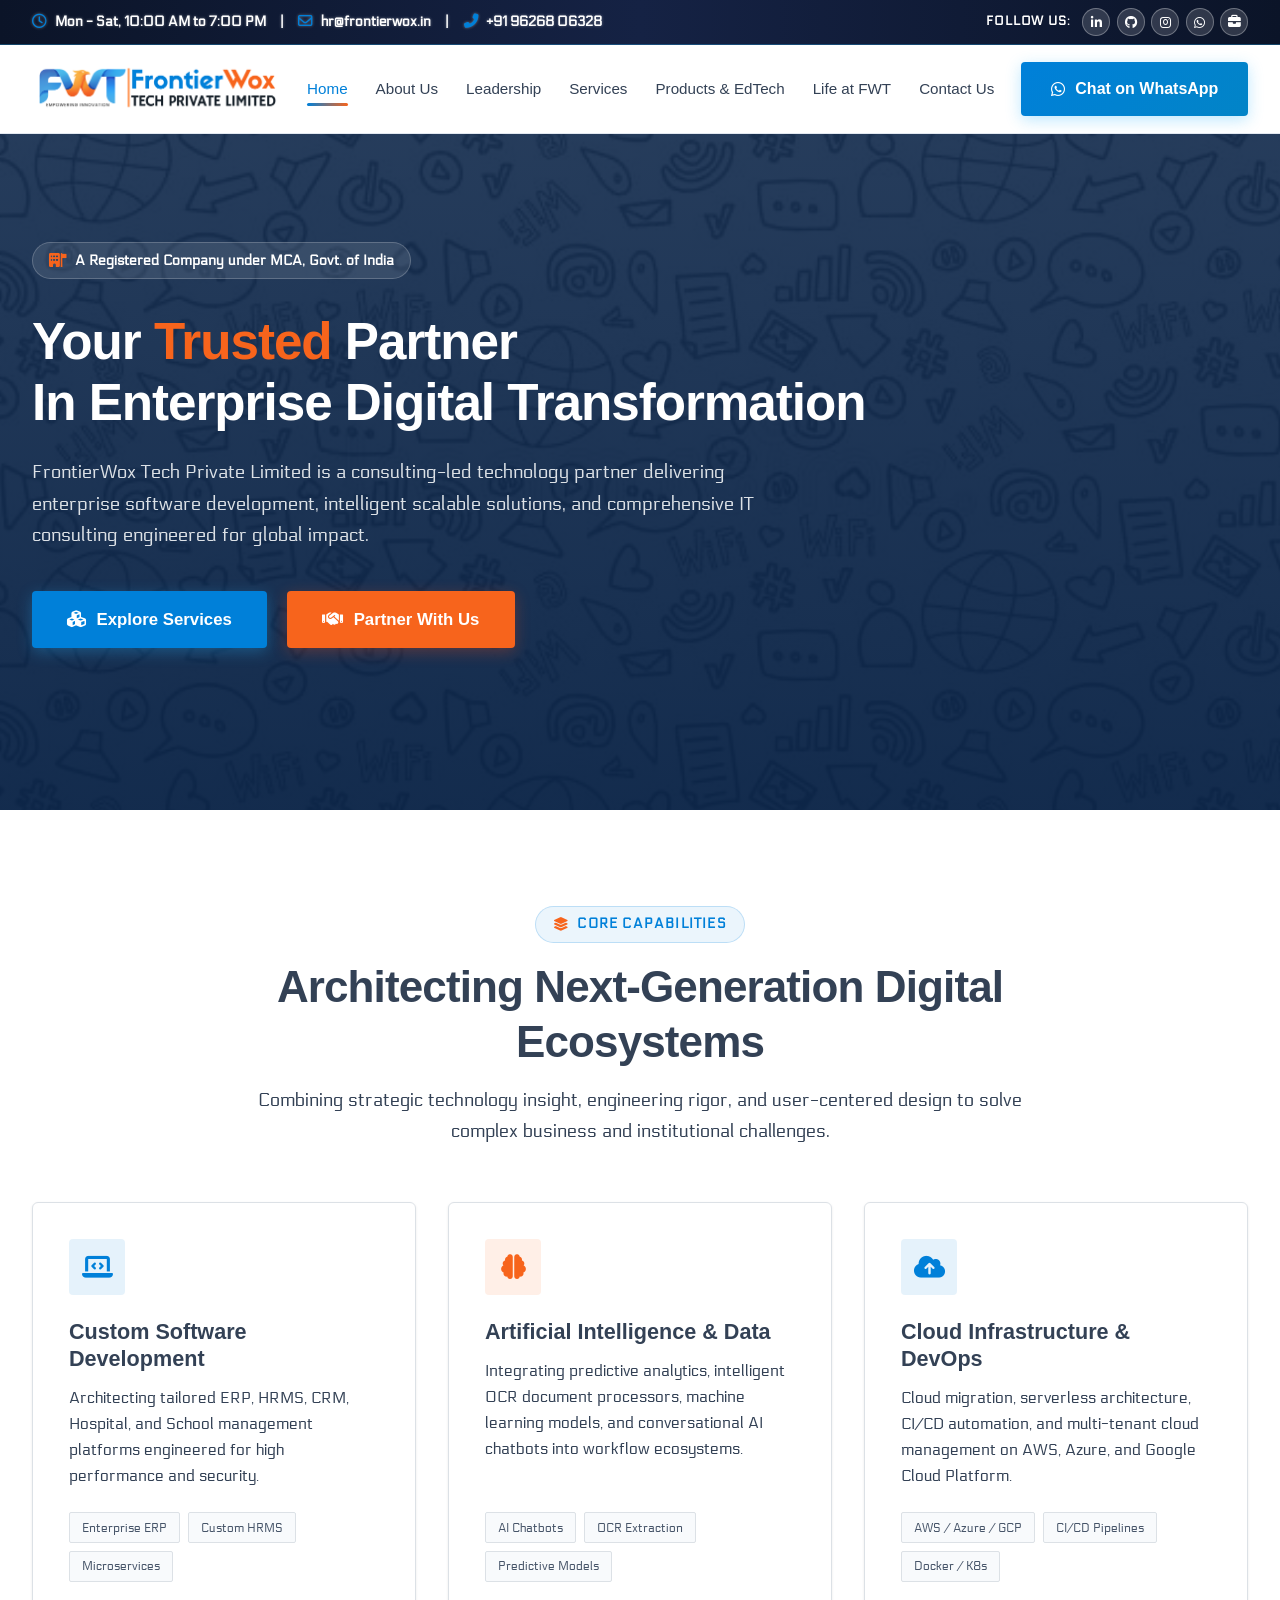
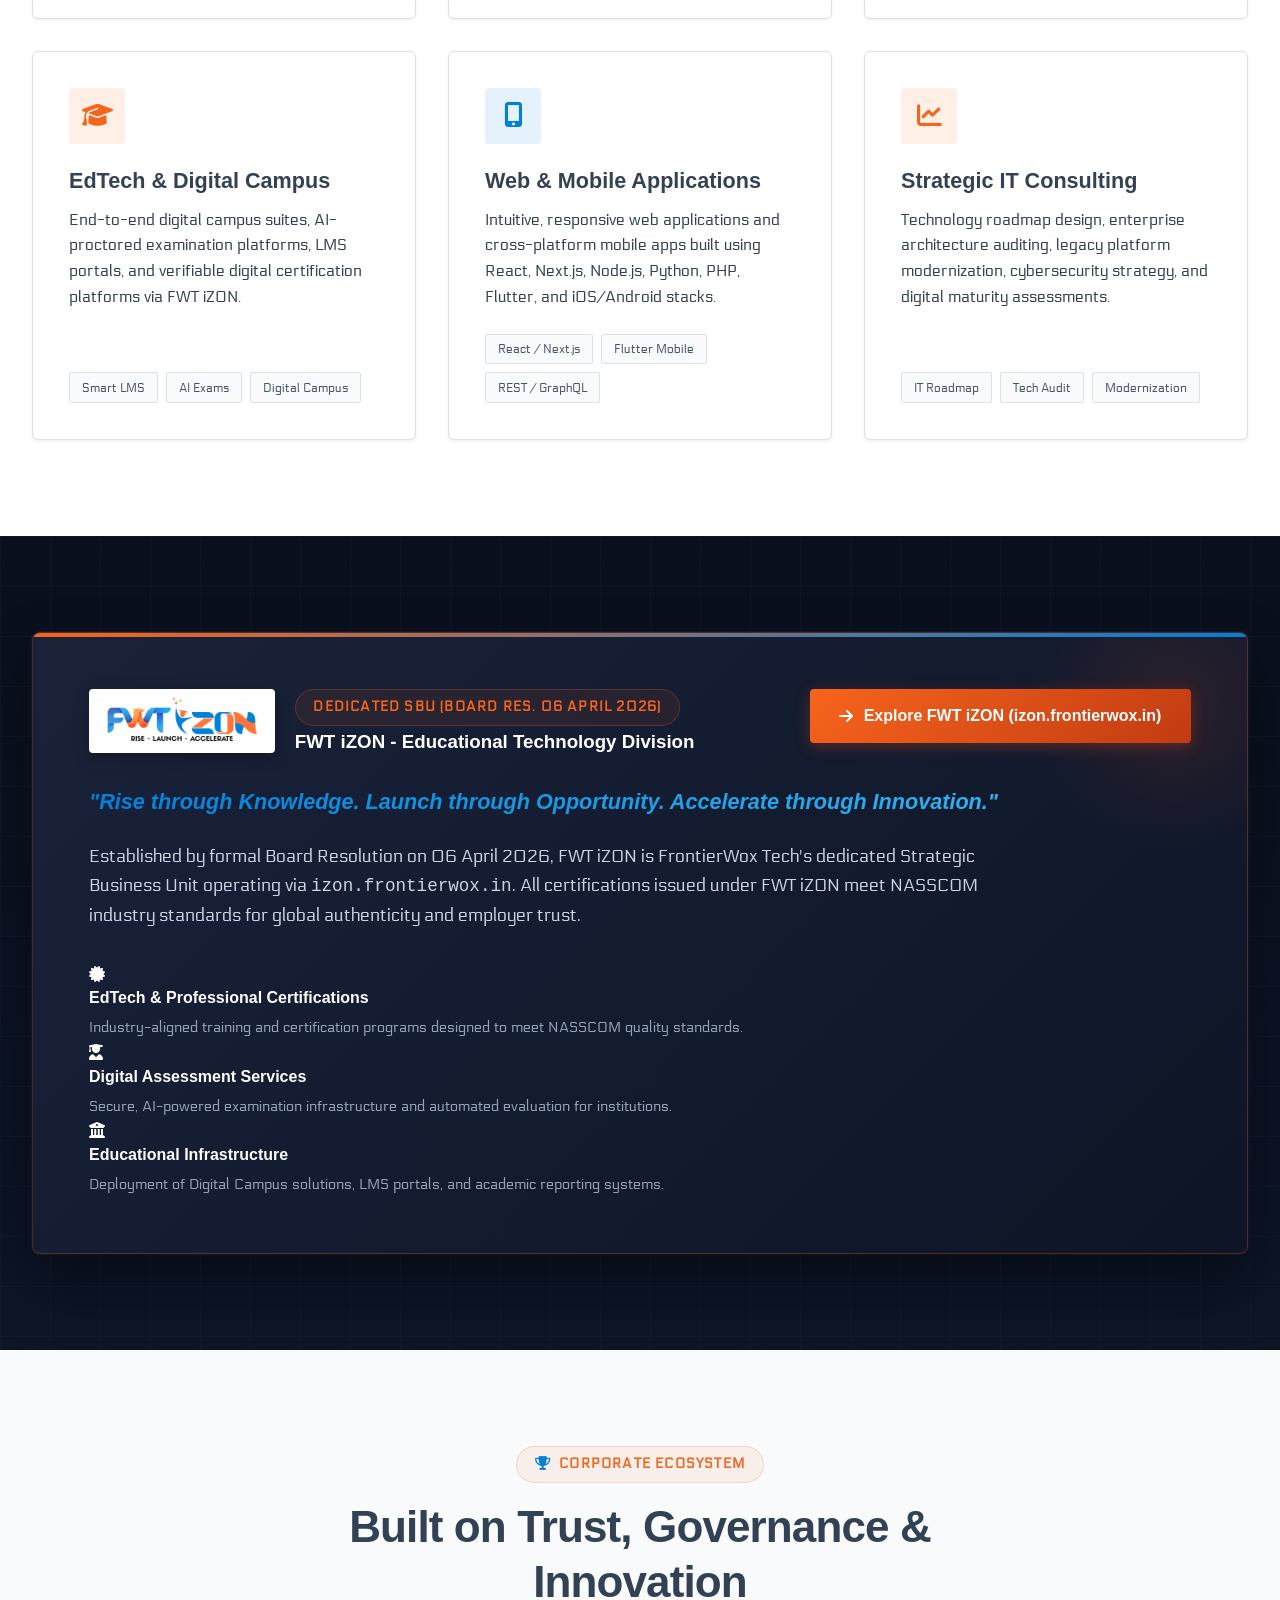
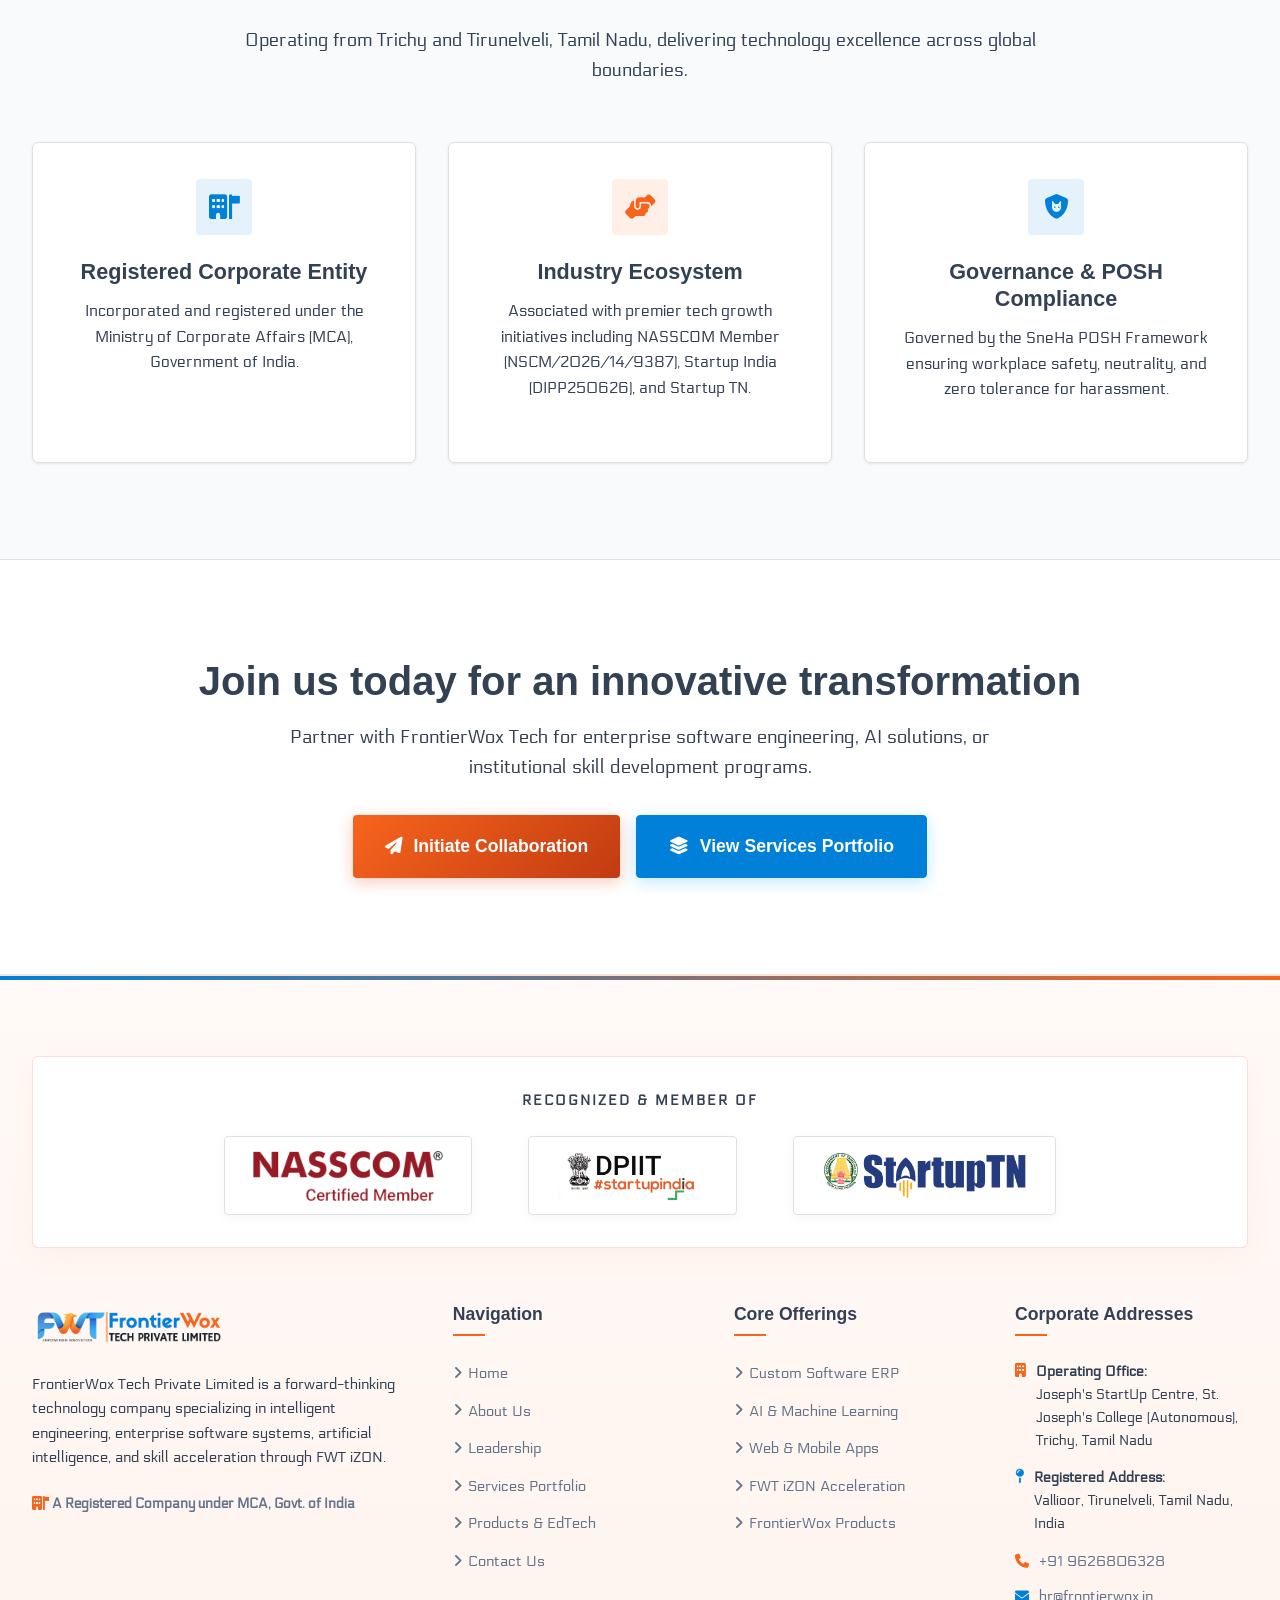
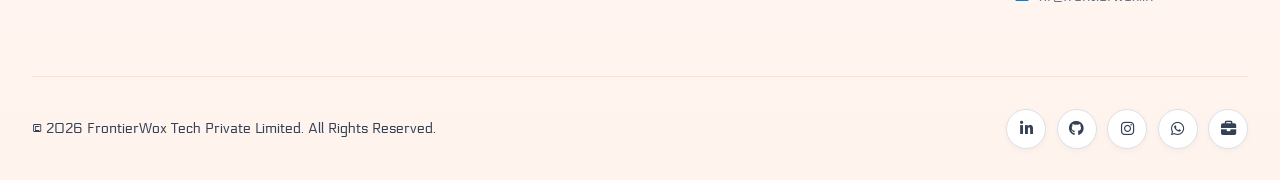
==== commit e13416cd: "Add files via upload" ====
--- a/index.html
+++ b/index.html
@@ -89,9 +89,9 @@
           <i class="fas fa-building-flag" style="color: var(--orange);"></i> A Registered Company under MCA, Govt. of India
         </div>
         <h1 class="hero-title" style="color: #ffffff; line-height: 1.2; margin-bottom: 1.5rem; font-size: clamp(2.2rem, 4vw, 3.5rem);">
-          <span style="color: var(--sky-blue);">Your</span> <span style="color: var(--orange);">Trusted</span> <span style="color: var(--sky-blue);">Partner</span> 
+          Your <span style="color: var(--orange);">Trusted</span> Partner 
           <br>
-          <span style="color: var(--orange);">In</span> <span style="color: var(--sky-blue);">Enterprise</span> <span style="color: var(--orange);">Digital</span> <span style="color: var(--sky-blue);">Transformation</span>
+          In Enterprise Digital Transformation
         </h1>
         <p class="hero-description" style="color: #dce1e6; font-size: 1.15rem; max-width: 85%; margin-bottom: 2.5rem;">
           FrontierWox Tech Private Limited is a consulting-led technology partner delivering enterprise software development, intelligent scalable solutions, and comprehensive IT consulting engineered for global impact.
@@ -115,10 +115,10 @@
       <div class="section-title-wrap">
         <span class="badge-tag" style="background: rgba(0, 128, 217, 0.08); border: 1px solid rgba(0, 128, 217, 0.2); color: var(--sky-blue);"><i class="fas fa-layer-group" style="color: var(--orange);"></i> Core Capabilities</span>
         <h2 class="section-title">
-          <span style="color: var(--sky-blue);">Architecting</span> 
-          <span style="color: var(--orange);">Next-Generation</span> 
-          <span style="color: var(--sky-blue);">Digital</span> 
-          <span style="color: var(--orange);">Ecosystems</span>
+          Architecting 
+          Next-Generation 
+          Digital 
+          Ecosystems
         </h2>
         <p class="section-subtitle">Combining strategic technology insight, engineering rigor, and user-centered design to solve complex business and institutional challenges.</p>
       </div>
@@ -245,12 +245,12 @@
       <div class="section-title-wrap">
         <span class="badge-tag" style="background: rgba(247, 100, 28, 0.08); border: 1px solid rgba(247, 100, 28, 0.2); color: var(--orange);"><i class="fas fa-trophy" style="color: var(--sky-blue);"></i> Corporate Ecosystem</span>
         <h2 class="section-title">
-          <span style="color: var(--sky-blue);">Built</span> 
-          <span style="color: var(--orange);">on</span> 
-          <span style="color: var(--sky-blue);">Trust,</span> 
-          <span style="color: var(--orange);">Governance</span> 
-          <span style="color: var(--sky-blue);">&amp;</span> 
-          <span style="color: var(--orange);">Innovation</span>
+          Built 
+          on 
+          Trust, 
+          Governance 
+          &amp; 
+          Innovation
         </h2>
         <p class="section-subtitle">Operating from Trichy and Tirunelveli, Tamil Nadu, delivering technology excellence across global boundaries.</p>
       </div>
@@ -281,13 +281,13 @@
   <section class="section-padding" style="background: var(--surface-white); text-align: center; border-top: 1px solid var(--border-light);">
     <div class="container">
       <h2 style="font-size: 2.5rem; margin-bottom: 1rem;">
-        <span style="color: var(--sky-blue);">Join</span> 
-        <span style="color: var(--orange);">us</span> 
-        <span style="color: var(--sky-blue);">today</span> 
-        <span style="color: var(--orange);">for</span> 
-        <span style="color: var(--sky-blue);">an</span> 
-        <span style="color: var(--orange);">innovative</span> 
-        <span style="color: var(--sky-blue);">transformation</span>
+        Join 
+        us 
+        today 
+        for 
+        an 
+        innovative 
+        transformation
       </h2>
       <p style="font-size: 1.15rem; max-width: 700px; margin: 0 auto 2rem auto; color: var(--text-main);">
         Partner with FrontierWox Tech for enterprise software engineering, AI solutions, or institutional skill development programs.
@@ -406,3 +406,4 @@
 
 
 
+
--- a/style.css
+++ b/style.css
@@ -4,7 +4,7 @@
    Enhanced: Full Mobile-First Responsiveness, Rich Animations, Premium UI/UX
    ========================================================================== */
 
-@import url('https://fonts.googleapis.com/css2?family=Rajdhani:wght@500;600;700&display=swap');
+@import url('https://fonts.googleapis.com/css2?family=Keania+One&family=Electrolize&display=swap');
 
 /* ============================================================
    CSS CUSTOM PROPERTIES
@@ -16,18 +16,18 @@
   --orange: #f7641c;
   --orange-rgb: 247, 100, 28;
   --orange-light: #fef0e8;
-  --navy-dark: #041e42;
+  --navy-dark: #0f172a;
   --navy-card: #0a254d;
   --navy-light: #123261;
 
-  --bg-light: #f4f7f9;
+  --font-primary: 'Keania One', display, sans-serif;
+  --font-secondary: 'Electrolize', sans-serif;
+  
+  --text-main: #334155;
+  --bg-light: #f8fafc;
+
+  --surface-light: #f8fafc;
   --surface-white: #ffffff;
-
-  --text-dark: #222222;
-  --text-main: #444444;
-  --text-muted: #666666;
-  --text-light: #f8f9fa;
-
   --border-light: #dce1e6;
   --border-glow: rgba(0, 86, 179, 0.15);
   --border-orange-glow: rgba(209, 65, 12, 0.15);
@@ -68,7 +68,7 @@
 }
 
 body {
-  font-family: 'Square721 BT', 'Square 721 BT', Arial, sans-serif;
+  font-family: var(--font-secondary);
   color: var(--text-main);
   background-color: var(--bg-light);
   line-height: 1.65;
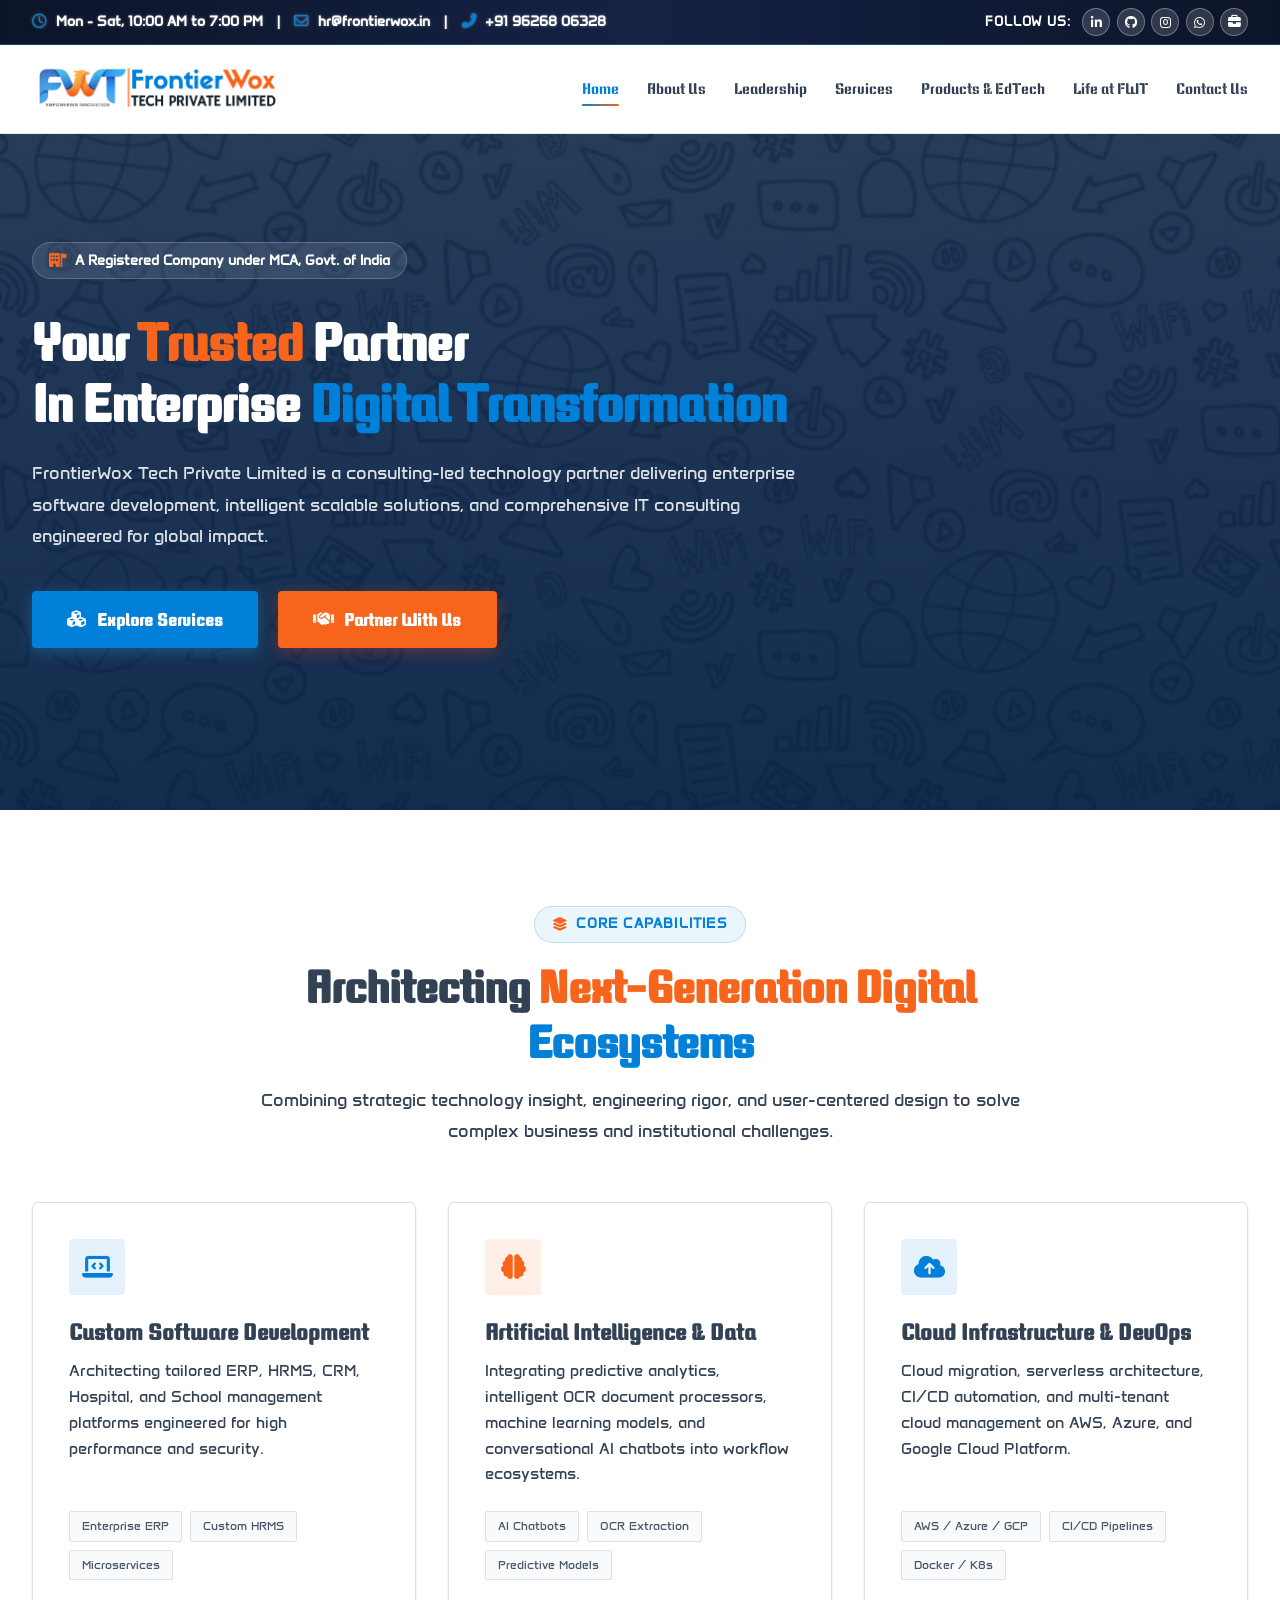
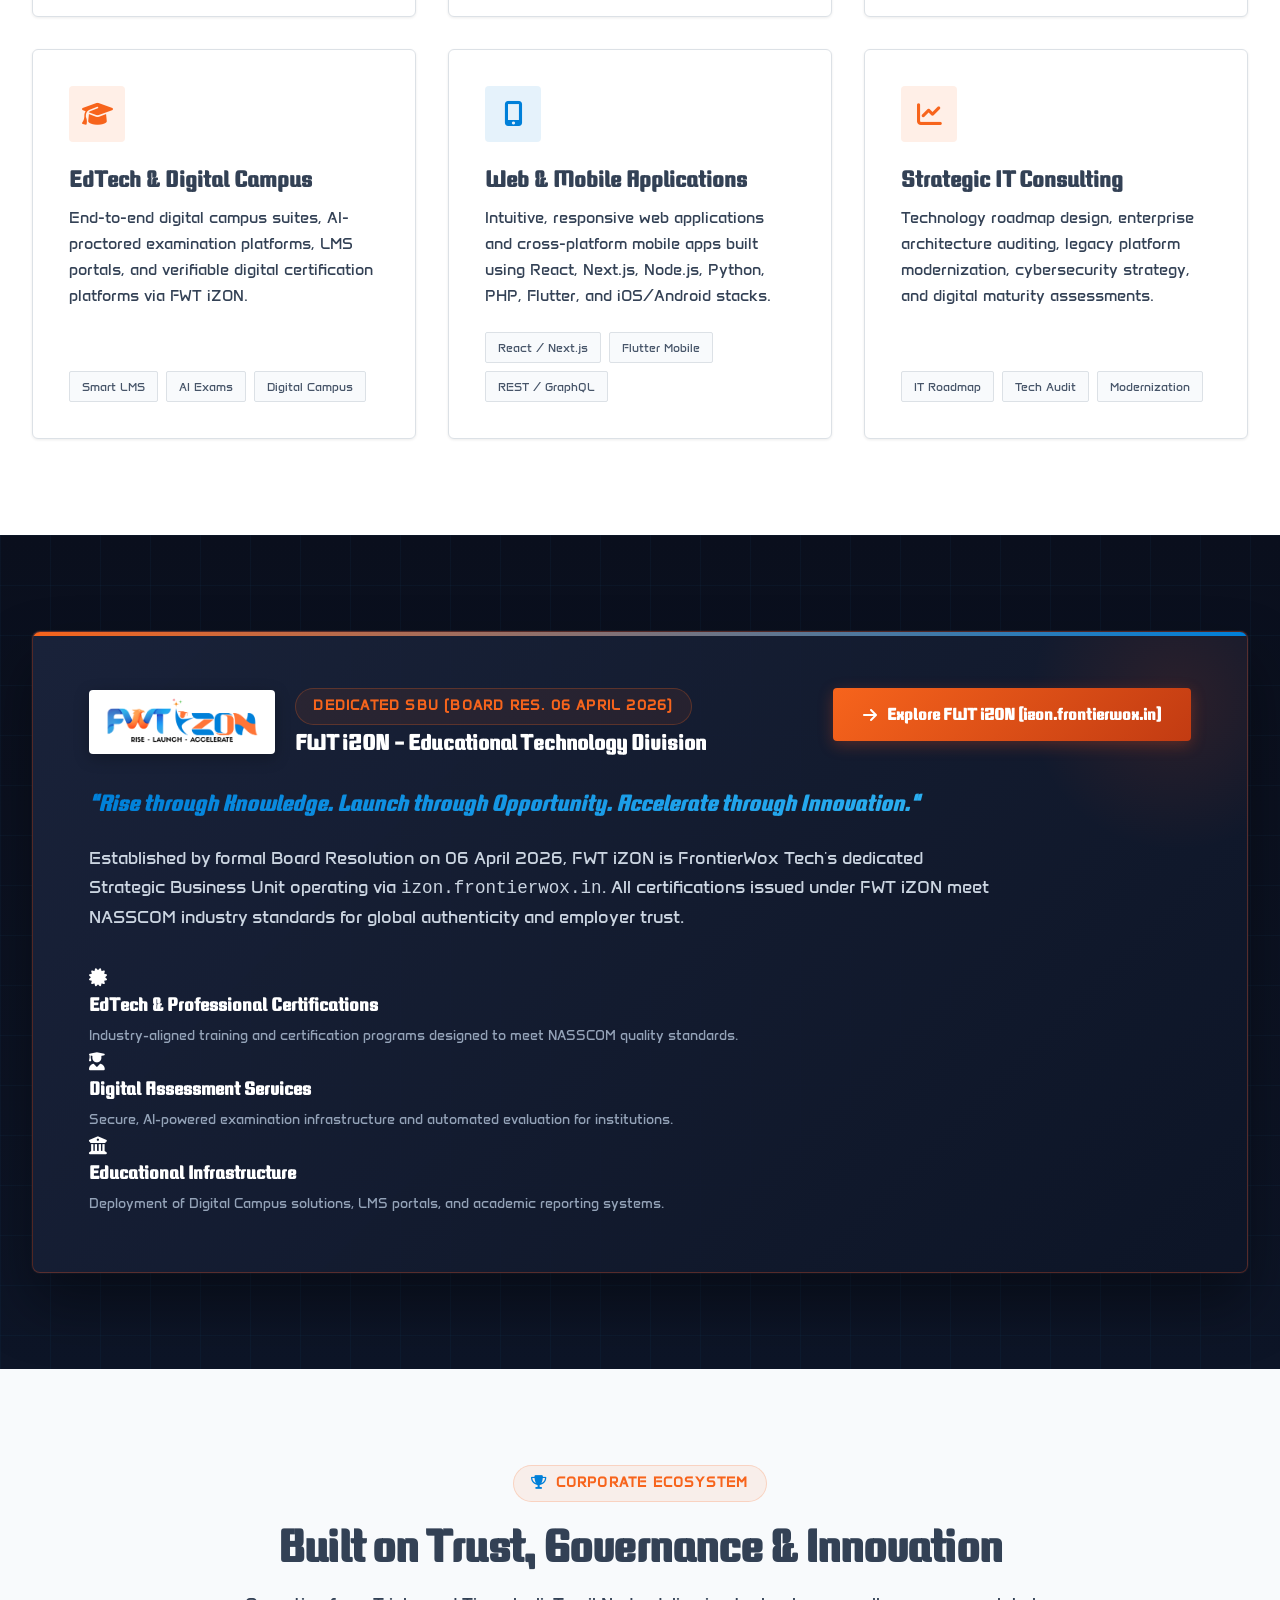
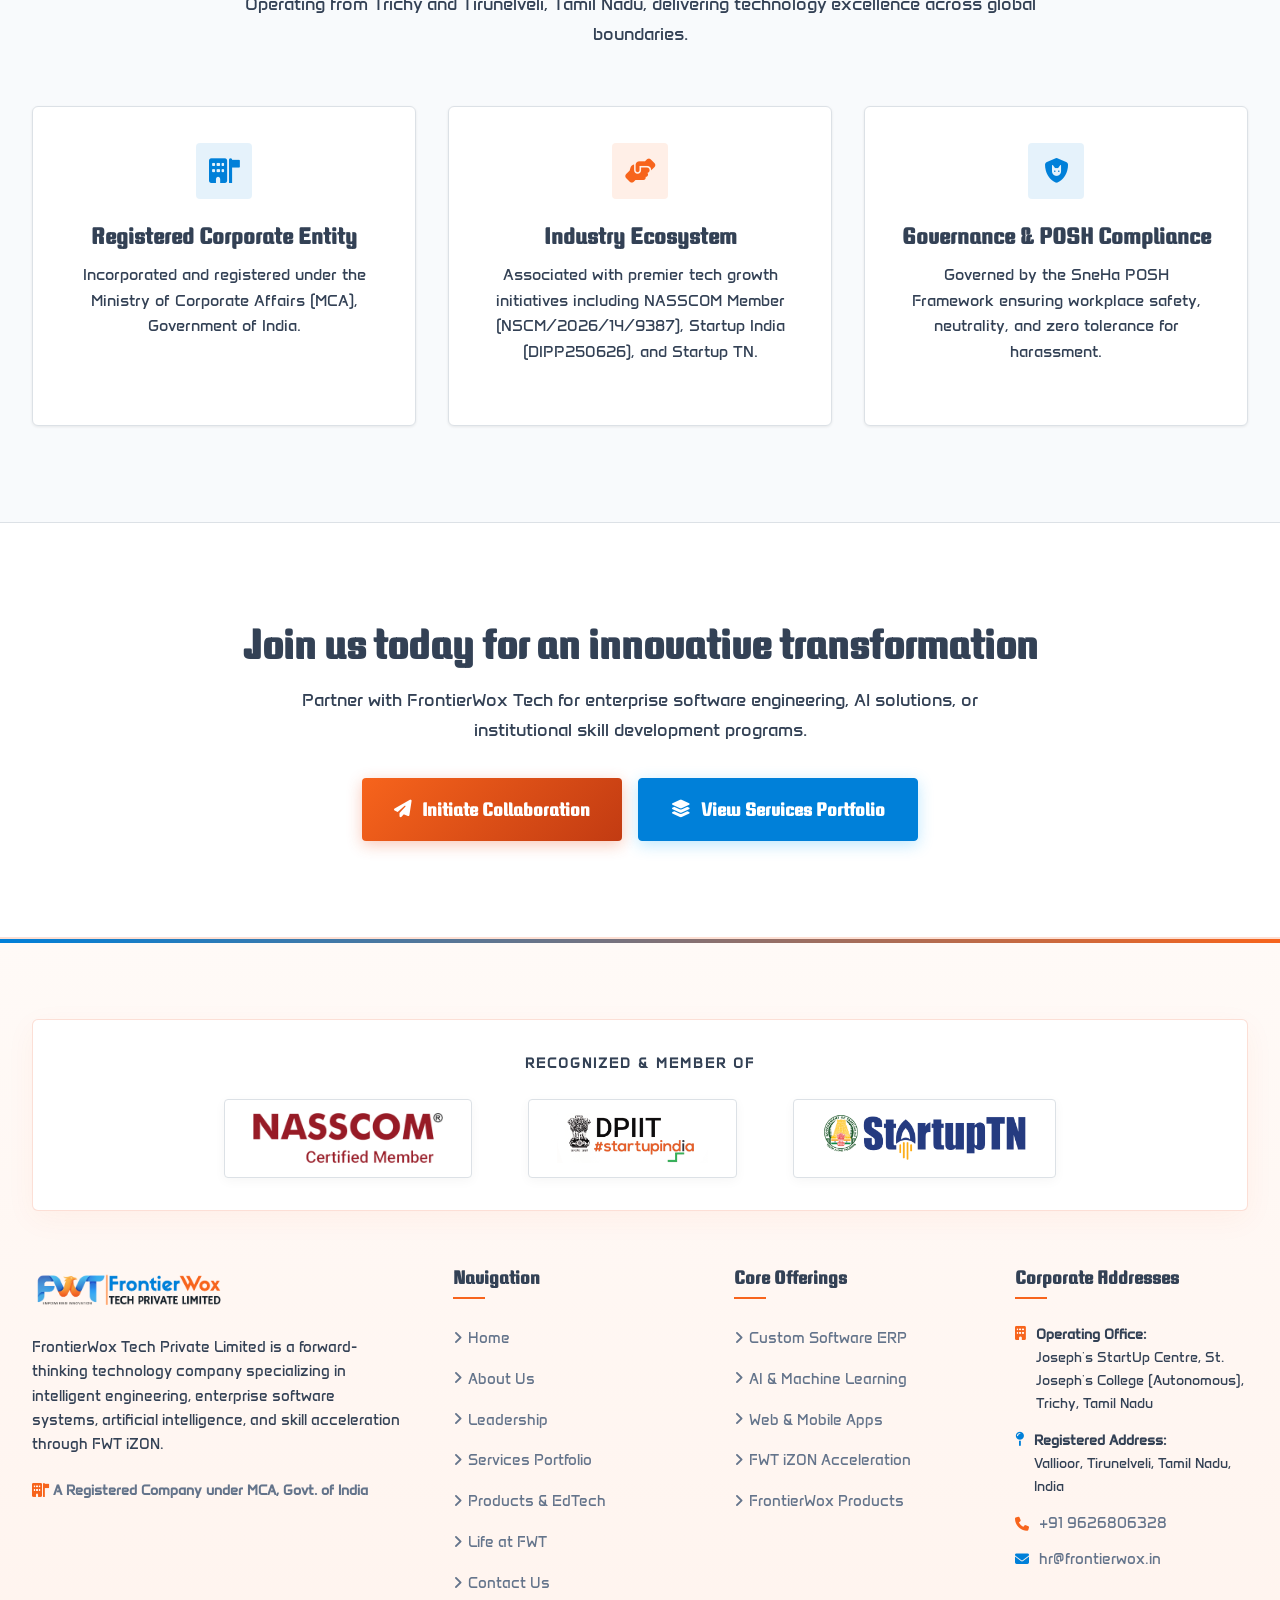
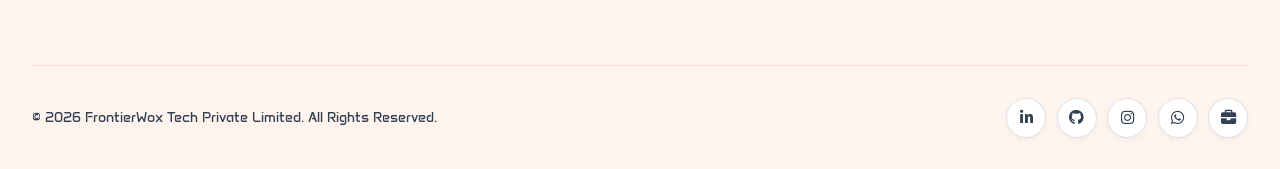
==== commit f65ceb8d: "Add files via upload" ====
--- a/index.html
+++ b/index.html
@@ -67,11 +67,7 @@
             <li><a href="life.html" class="nav-link">Life at FWT</a></li>
             <li><a href="contact.html" class="nav-link">Contact Us</a></li>
           </ul>
-          <div class="nav-actions">
-            <a href="https://wa.me/919626806328?text=Hi%20FrontierWox%20Support%2C%20My%20Name%20is%20" target="_blank" class="btn btn-primary">
-              <i class="fab fa-whatsapp"></i> Chat on WhatsApp
-            </a>
-          </div>
+          
           <button class="mobile-toggle" aria-label="Toggle Navigation">
             <i class="fas fa-bars"></i>
           </button>
@@ -91,7 +87,7 @@
         <h1 class="hero-title" style="color: #ffffff; line-height: 1.2; margin-bottom: 1.5rem; font-size: clamp(2.2rem, 4vw, 3.5rem);">
           Your <span style="color: var(--orange);">Trusted</span> Partner 
           <br>
-          In Enterprise Digital Transformation
+          In Enterprise <span style="color: var(--sky-blue);">Digital Transformation</span>
         </h1>
         <p class="hero-description" style="color: #dce1e6; font-size: 1.15rem; max-width: 85%; margin-bottom: 2.5rem;">
           FrontierWox Tech Private Limited is a consulting-led technology partner delivering enterprise software development, intelligent scalable solutions, and comprehensive IT consulting engineered for global impact.
@@ -116,9 +112,9 @@
         <span class="badge-tag" style="background: rgba(0, 128, 217, 0.08); border: 1px solid rgba(0, 128, 217, 0.2); color: var(--sky-blue);"><i class="fas fa-layer-group" style="color: var(--orange);"></i> Core Capabilities</span>
         <h2 class="section-title">
           Architecting 
-          Next-Generation 
-          Digital 
-          Ecosystems
+          <span style="color: var(--orange);">Next-Generation</span> 
+          <span style="color: var(--orange);">Digital</span> 
+          <span style="color: var(--sky-blue);">Ecosystems</span>
         </h2>
         <p class="section-subtitle">Combining strategic technology insight, engineering rigor, and user-centered design to solve complex business and institutional challenges.</p>
       </div>
@@ -338,6 +334,7 @@
             <li><a href="leadership.html"><i class="fas fa-angle-right"></i> Leadership</a></li>
             <li><a href="services.html"><i class="fas fa-angle-right"></i> Services Portfolio</a></li>
             <li><a href="products.html"><i class="fas fa-angle-right"></i> Products & EdTech</a></li>
+            <li><a href="life.html"><i class="fas fa-angle-right"></i> Life at FWT</a></li>
             <li><a href="contact.html"><i class="fas fa-angle-right"></i> Contact Us</a></li>
           </ul>
         </div>
@@ -407,3 +404,6 @@
 
 
 
+
+
+
--- a/style.css
+++ b/style.css
@@ -4,7 +4,7 @@
    Enhanced: Full Mobile-First Responsiveness, Rich Animations, Premium UI/UX
    ========================================================================== */
 
-@import url('https://fonts.googleapis.com/css2?family=Keania+One&family=Electrolize&display=swap');
+@import url('https://fonts.googleapis.com/css2?family=Keania+One&family=Anta&display=swap');
 
 /* ============================================================
    CSS CUSTOM PROPERTIES
@@ -21,7 +21,7 @@
   --navy-light: #123261;
 
   --font-primary: 'Keania One', display, sans-serif;
-  --font-secondary: 'Electrolize', sans-serif;
+  --font-secondary: 'Anta', sans-serif;
   
   --text-main: #334155;
   --bg-light: #f8fafc;
@@ -69,6 +69,7 @@
 
 body {
   font-family: var(--font-secondary);
+  font-size: 18px;
   color: var(--text-main);
   background-color: var(--bg-light);
   line-height: 1.65;
@@ -79,7 +80,7 @@
 }
 
 h1, h2, h3, h4, h5, h6 {
-  font-family: 'Rajdhani', sans-serif;
+  font-family: var(--font-primary);
   color: var(--text-dark);
   font-weight: 600;
   line-height: 1.25;
@@ -114,7 +115,7 @@
 }
 
 /* ============================================================
-   KEYFRAMES — Animation Library
+   KEYFRAMES â€” Animation Library
    ============================================================ */
 
 /* Float gently up and down */
@@ -301,7 +302,7 @@
   justify-content: center;
   gap: 0.65rem;
   padding: 0.85rem 1.85rem;
-  font-family: 'Outfit', sans-serif;
+  font-family: var(--font-primary);
   font-weight: 600;
   font-size: 1rem;
   border-radius: var(--radius-md);
@@ -439,7 +440,7 @@
 }
 
 .shuttle-title {
-  font-family: 'Outfit', sans-serif;
+  font-family: var(--font-primary);
   font-size: 1.85rem;
   font-weight: 800;
   color: #ffffff;
@@ -644,7 +645,7 @@
 }
 
 .nav-link {
-  font-family: 'Outfit', sans-serif;
+  font-family: var(--font-primary);
   font-weight: 500;
   font-size: 0.95rem;
   color: var(--text-dark);
@@ -995,7 +996,7 @@
 }
 
 .tech-spec-num {
-  font-family: 'Outfit', sans-serif;
+  font-family: var(--font-primary);
   font-size: clamp(1.75rem, 4vw, 2.25rem);
   font-weight: 800;
   color: var(--sky-blue);
@@ -1138,7 +1139,7 @@
 }
 
 .izon-motto {
-  font-family: 'Outfit', sans-serif;
+  font-family: var(--font-primary);
   font-size: clamp(1rem, 2.5vw, 1.35rem);
   font-weight: 700;
   background: linear-gradient(90deg, var(--sky-blue), #38bdf8, var(--orange));
@@ -1321,7 +1322,7 @@
 .continuum-step.orange .continuum-step-num { background: var(--orange); }
 
 .continuum-step-title {
-  font-family: 'Outfit', sans-serif;
+  font-family: var(--font-primary);
   font-weight: 700;
   font-size: 0.88rem;
   color: var(--text-dark);
@@ -1344,7 +1345,7 @@
   background: #ffffff;
   border: 1.5px solid var(--border-light);
   color: var(--text-main);
-  font-family: 'Outfit', sans-serif;
+  font-family: var(--font-primary);
   font-weight: 600;
   font-size: 0.92rem;
   cursor: pointer;
@@ -1660,7 +1661,7 @@
 }
 
 /* ============================================================
-   FOOTER — Light Orange Tech Theme
+   FOOTER â€” Light Orange Tech Theme
    ============================================================ */
 .footer {
   background: linear-gradient(180deg, #fffaf7 0%, #fff3ed 100%);
@@ -2164,9 +2165,9 @@
 }
 
 .college-name {
-  font-family: 'Rajdhani', sans-serif;
-  font-weight: 700;
-  font-size: 1.4rem;
+  font-family: var(--font-secondary);
+  font-weight: 600;
+  font-size: 1rem;
   color: var(--navy-dark);
 }
 
@@ -2246,3 +2247,4 @@
 .slider-btn.next {
   right: 10px;
 }
+
